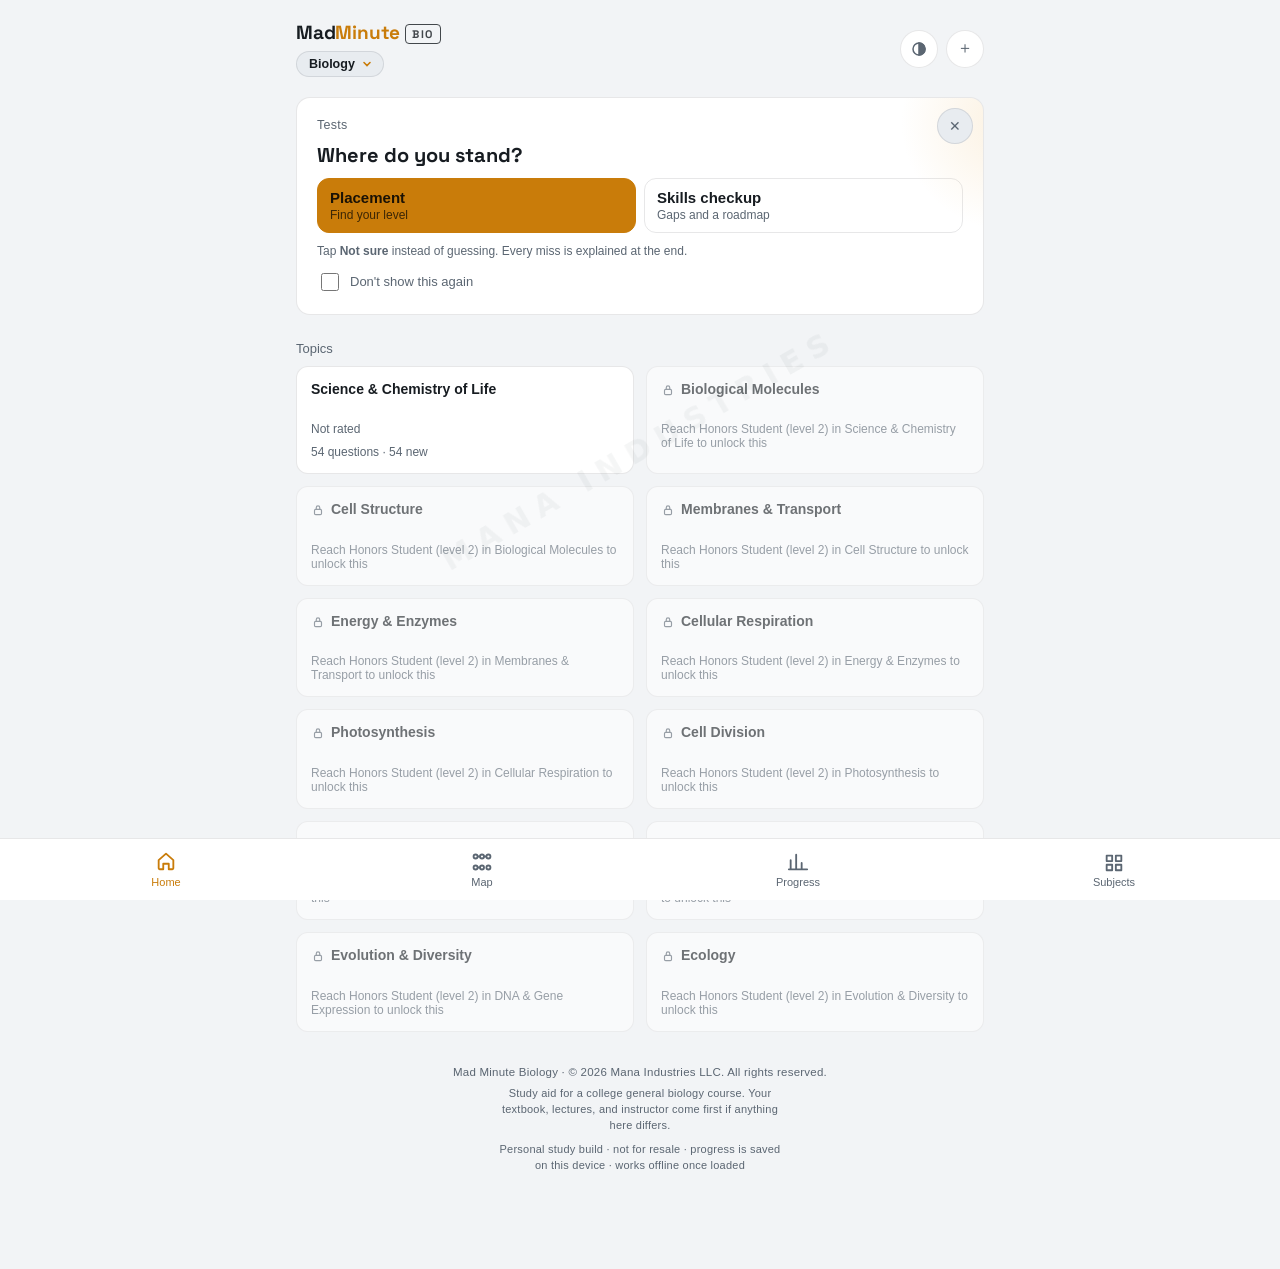
==== biology/index.html @ 99e85244 "Fold home settings into one tap-to-open Settings row; Daily review only when due Co-Authored-By: Cla" ====
<!doctype html><html><head><meta charset="utf-8"><meta name=viewport content="width=device-width,initial-scale=1,viewport-fit=cover"><style>:root{color-scheme:light;box-sizing:border-box;padding-top:env(safe-area-inset-top,0px);padding-bottom:env(safe-area-inset-bottom,0px)}html{scroll-padding-top:env(safe-area-inset-top,0px)}body{margin:0;padding:0;font:14px -apple-system,BlinkMacSystemFont,sans-serif;background:#faf9f5;color:#141413}img{max-width:100%}[hidden]:not([hidden=until-found i]){display:none!important}</style><title>Mad Minute Biology</title>
<meta name="apple-mobile-web-app-title" content="MM Bio">
<meta name="theme-color" content="#12161b">
<meta name="description" content="Mad Minute Biology: one-minute drills for college general biology. A Mana Industries product.">
<link rel="manifest" href="manifest.webmanifest">
<link rel="icon" type="image/png" sizes="192x192" href="icons/icon-192.png">
<link rel="apple-touch-icon" href="icons/apple-touch-icon.png">
<meta name="apple-mobile-web-app-capable" content="yes">
<meta name="mobile-web-app-capable" content="yes">
<meta name="apple-mobile-web-app-status-bar-style" content="black-translucent">
<meta name="apple-mobile-web-app-title" content="MM Bio">
<link rel="preconnect" href="https://fonts.googleapis.com">
<link rel="preconnect" href="https://fonts.gstatic.com" crossorigin>
<link href="https://fonts.googleapis.com/css2?family=Space+Grotesk:wght@400;500;600;700&display=swap" rel="stylesheet">
</head><body>
<style>
  :root {
    --bg: #12161b;
    --panel: #1c232b;
    --panel-2: #242d37;
    --line: rgba(255,255,255,0.08);
    --text: #e8edf2;
    --text-dim: #8b96a3;
    --amber: #f2a73b;
    --amber-dim: #7a5a24;
    --amber-ink: #1b1300;
    --teal: #3fb8ae;
    --teal-ink: #04211e;
    --teal-soft: rgba(63,184,174,0.18);
    --red: #e2574c;
    --red-soft: rgba(226,87,76,0.16);
    color-scheme: dark;
  }
  @media (prefers-color-scheme: light) {
    :root:not([data-theme="dark"]) {
      --bg: #f2f4f6; --panel: #ffffff; --panel-2: #e8ecf0;
      --line: rgba(20,25,30,0.1); --text: #171c21; --text-dim: #5b6672;
      --amber: #c97c0a; --amber-dim: #f4d6a6; --teal: #1f8a81; --teal-soft: rgba(31,138,129,0.12);
      --red: #c23a2f; --red-soft: rgba(194,58,47,0.1);
      color-scheme: light;
    }
  }
  :root[data-theme="light"] {
    --bg: #f2f4f6; --panel: #ffffff; --panel-2: #e8ecf0;
    --line: rgba(20,25,30,0.1); --text: #171c21; --text-dim: #5b6672;
    --amber: #c97c0a; --amber-dim: #f4d6a6; --teal: #1f8a81; --teal-soft: rgba(31,138,129,0.12);
    --red: #c23a2f; --red-soft: rgba(194,58,47,0.1);
    color-scheme: light;
  }
  :root[data-theme="dark"] { color-scheme: dark; }
  /* the in-app theme switch wins over the device and viewer theme */
  body.theme-light {
    --bg: #f2f4f6; --panel: #ffffff; --panel-2: #e8ecf0;
    --line: rgba(20,25,30,0.1); --text: #171c21; --text-dim: #5b6672;
    --amber: #c97c0a; --amber-dim: #f4d6a6; --teal: #1f8a81; --teal-soft: rgba(31,138,129,0.12);
    --red: #c23a2f; --red-soft: rgba(194,58,47,0.1);
    color-scheme: light;
  }
  body.theme-dark {
    --bg: #12161b; --panel: #1c232b; --panel-2: #242d37;
    --line: rgba(255,255,255,0.08); --text: #e8edf2; --text-dim: #8b96a3;
    --amber: #f2a73b; --amber-dim: #7a5a24; --teal: #3fb8ae; --teal-soft: rgba(63,184,174,0.18);
    --red: #e2574c; --red-soft: rgba(226,87,76,0.16);
    color-scheme: dark;
  }

  * { box-sizing: border-box; }
  [hidden] { display: none !important; }
  body {
    margin: 0; background: var(--bg); color: var(--text);
    font-family: -apple-system, BlinkMacSystemFont, "Segoe UI", Roboto, sans-serif;
    overflow-x: hidden;
  }
  .num, .brand, h1, h2, h3, .timer, .score-big, .rank-name {
    font-family: "Space Grotesk", -apple-system, sans-serif;
  }
  #app { max-width: 720px; margin: 0 auto; padding-inline: 16px; padding-block: 20px calc(96px + env(safe-area-inset-bottom, 0px)); }
  button { font-family: inherit; }
  button:focus-visible, .topic-card:focus-visible { outline: 2px solid var(--amber); outline-offset: 2px; }

  header.top { display: flex; align-items: center; justify-content: space-between; padding-bottom: 20px; }
  .brand-wrap { display: flex; flex-direction: column; align-items: flex-start; gap: 6px; min-width: 0; }
  .subject-chip {
    display: inline-flex; align-items: center; gap: 6px; max-width: 100%;
    background: var(--panel-2); border: 1px solid var(--line); color: var(--text);
    border-radius: 99px; padding: 5px 10px 5px 12px; font-size: 12.5px; font-weight: 600; cursor: pointer;
  }
  .subject-chip span { overflow: hidden; text-overflow: ellipsis; white-space: nowrap; }
  .subject-chip svg { width: 12px; height: 12px; flex-shrink: 0; color: var(--amber); }
  .disclaim { margin: 8px auto 0; max-width: 46ch; line-height: 1.45; font-size: 11px; }
  .maker { margin-top: 34px; text-align: center; font-size: 11.5px; color: var(--text-dim); letter-spacing: 0.02em; }
  .pack { display: flex; align-items: stretch; gap: 8px; }
  .pack-main {
    flex: 1; min-width: 0; text-align: left; cursor: pointer; color: var(--text);
    background: var(--panel); border: 1px solid var(--line); border-radius: 12px; padding: 14px;
    display: flex; flex-direction: column; gap: 4px; font: inherit;
  }
  .pack.active .pack-main { border-color: var(--amber); box-shadow: inset 0 0 0 1px var(--amber); }
  .pack-name { font-weight: 600; font-size: 15px; }
  .pack-meta { font-size: 12.5px; color: var(--text-dim); }
  .pack-flag { font-size: 11.5px; color: var(--amber); }
  .pack-del { background: transparent; border: 1px solid var(--line); color: var(--red); border-radius: 12px; padding: 0 12px; font-size: 12.5px; cursor: pointer; }
  .gen-steps { list-style: none; margin: 0; padding: 0; display: flex; flex-direction: column; gap: 8px; font-size: 13.5px; }
  .gen-steps li { display: flex; justify-content: space-between; gap: 10px; padding-left: 20px; position: relative; color: var(--text-dim); }
  .gen-steps li::before { content: ""; position: absolute; left: 2px; top: 5px; width: 9px; height: 9px; border-radius: 50%; border: 2px solid var(--panel-2); }
  .gen-steps li.run { color: var(--text); }
  .gen-steps li.run::before { border-color: var(--amber); border-top-color: transparent; animation: spin .9s linear infinite; }
  .gen-steps li.ok { color: var(--text); }
  .gen-steps li.ok::before { background: var(--teal); border-color: var(--teal); }
  .gen-steps li.fail::before { background: var(--red); border-color: var(--red); }
  .gen-steps li span:last-child { white-space: nowrap; font-size: 12.5px; }
  @keyframes spin { to { transform: rotate(360deg); } }
  button:disabled { opacity: .55; cursor: default; }
  .brand { font-size: 19px; font-weight: 700; letter-spacing: -0.01em; }
  .brand span { color: var(--amber); }
  .head-btns { display: flex; gap: 8px; }
  .icon-btn {
    background: var(--panel); border: 1px solid var(--line); color: var(--text-dim);
    width: 38px; height: 38px; border-radius: 50%; font-size: 16px; padding: 0;
    display: flex; align-items: center; justify-content: center; cursor: pointer; flex-shrink: 0;
  }
  .icon-btn:active { transform: scale(0.94); }
  #placeCard { position: relative; }
  .place-x { position: absolute; top: 10px; right: 10px; width: 36px; height: 36px; border-radius: 50%; border: 1px solid var(--line); background: var(--panel-2); color: var(--text-dim); font-size: 14px; cursor: pointer; }
  .place-x:active { transform: scale(0.94); }
  .place-never { display: flex; align-items: center; justify-content: center; gap: 8px; font-size: 13px; color: var(--text-dim); cursor: pointer; }
  .place-never input { width: 18px; height: 18px; accent-color: var(--amber); }
  .icon-btn svg { width: 18px; height: 18px; }

  .card {
    background: var(--panel); border: 1px solid var(--line); border-radius: 14px;
    padding: 20px; position: relative; overflow: hidden;
  }
  .glow::before {
    content: ""; position: absolute; top: -40%; right: -20%; width: 220px; height: 220px;
    background: radial-gradient(circle, var(--amber-dim) 0%, transparent 70%);
    opacity: 0.35; pointer-events: none;
  }
  .stack { display: flex; flex-direction: column; gap: 14px; }
  .eyebrow { color: var(--text-dim); font-size: 12.5px; letter-spacing: 0.02em; }
  .muted { color: var(--text-dim); font-size: 13.5px; line-height: 1.45; }
  h3 { margin: 0; font-size: 20px; text-wrap: balance; }

  .btn {
    border: none; border-radius: 8px; font-weight: 600; cursor: pointer;
    font-size: 14px; padding: 11px 18px; white-space: nowrap;
  }
  .btn:active { transform: scale(0.97); }
  .btn-amber { background: var(--amber); color: var(--amber-ink); }
  .btn-ghost { background: transparent; border: 1px solid var(--line); color: var(--text); }
  .btn-teal { background: var(--teal); color: var(--teal-ink); }
  .btn-block { width: 100%; }
  .row-btns { display: flex; gap: 10px; flex-wrap: wrap; }
  .row-btns .btn { flex: 1 1 140px; }

  /* rank */
  .rank-line { display: flex; align-items: center; gap: 14px; }
  .badge { width: 58px; height: 64px; flex-shrink: 0; }
  .badge path { fill: var(--panel-2); stroke: var(--amber); stroke-width: 3; }
  .badge text { fill: var(--amber); font: 700 22px "Space Grotesk", sans-serif; }
  .rank-name { font-size: 28px; font-weight: 700; line-height: 1.05; }
  .meter { height: 8px; background: var(--panel-2); border-radius: 4px; overflow: hidden; }
  .meter > div { height: 100%; background: var(--amber); border-radius: 4px; transition: width 1.2s cubic-bezier(.2,.8,.2,1); }

  .ladder { display: grid; grid-template-columns: repeat(5, 1fr); gap: 4px; }
  .ladder div {
    text-align: center; font-size: 10px; padding: 8px 0; border-radius: 6px; white-space: nowrap;
    background: var(--panel-2); color: var(--text-dim); overflow: hidden; text-overflow: ellipsis;
  }
  .ladder div.done { color: var(--teal); }
  .ladder div.now { background: var(--amber); color: var(--amber-ink); font-weight: 700; }

  .rec-card {
    display: flex; align-items: center; justify-content: space-between; gap: 14px;
    background: linear-gradient(135deg, var(--panel-2), var(--panel));
  }
  .rec-topic { font-size: 17px; font-weight: 600; margin-top: 3px; }
  .rec-meta { color: var(--amber); font-size: 12.5px; margin-top: 3px; }

  .section-title { font-size: 13px; color: var(--text-dim); margin: 26px 0 10px; font-weight: 500; }

  .topics-grid { display: grid; grid-template-columns: 1fr 1fr; gap: 12px; }
  .topic-card {
    background: var(--panel); border: 1px solid var(--line); border-radius: 12px; color: var(--text);
    padding: 14px; cursor: pointer; display: flex; flex-direction: column; gap: 9px; text-align: left;
  }
  .topic-card:active { transform: scale(0.98); }
  .topics-grid > .topic-card:last-child:nth-child(odd) { grid-column: 1 / -1; }
  .topic-name { font-size: 14px; font-weight: 600; line-height: 1.25; }
  .topic-lv { font-size: 12px; color: var(--text-dim); }
  .pips { display: flex; gap: 4px; }
  .pips i { flex: 1; height: 6px; border-radius: 3px; background: var(--panel-2); }
  .pips i.on { background: var(--teal); }
  .pips i.next { background: transparent; box-shadow: inset 0 0 0 1.5px var(--amber); }
  .pips i.pop { animation: pop .6s ease-out; }
  @keyframes pop { 0% { transform: scaleY(1); } 40% { transform: scaleY(2.4); background: var(--amber); } 100% { transform: scaleY(1); } }

  /* quiz */
  #quizScreen {
    position: fixed; inset: 0; background: var(--bg); z-index: 20;
    flex-direction: column; overflow-y: auto;
    padding: calc(18px + env(safe-area-inset-top, 0px)) 18px calc(22px + env(safe-area-inset-bottom, 0px));
  }
  #quizScreen:not([hidden]) { display: flex; }
  .quiz-inner { max-width: 680px; width: 100%; margin: 0 auto; display: flex; flex-direction: column; flex: 1; }
  .quiz-top { display: flex; align-items: center; justify-content: space-between; gap: 10px; }
  .quiz-topic-tag { font-size: 12.5px; color: var(--text-dim); }
  .lv-chip { display: inline-block; font-size: 11px; padding: 2px 8px; border-radius: 99px; background: var(--panel-2); color: var(--amber); margin-left: 6px; }
  .timer { font-size: 22px; font-weight: 700; color: var(--amber); font-variant-numeric: tabular-nums; }
  .timer.low { color: var(--red); }
  .progress-track { height: 4px; background: var(--panel-2); border-radius: 2px; margin: 14px 0 6px; overflow: hidden; }
  .progress-fill { height: 100%; background: var(--amber); border-radius: 2px; transition: width 0.2s; }
  .qtimer-row { display: flex; align-items: center; gap: 8px; margin-bottom: 10px; }
  .qtimer-track { flex: 1; height: 4px; background: var(--panel-2); border-radius: 2px; overflow: hidden; }
  .qtimer-fill { height: 100%; background: var(--teal); border-radius: 2px; transition: width 1s linear; }
  .qtimer-fill.warn { background: var(--red); }
  .qtimer-num { font-size: 11.5px; color: var(--text-dim); font-family: "Space Grotesk", sans-serif; width: 28px; text-align: right; }
  .quiz-count { font-size: 12px; color: var(--text-dim); margin-bottom: 18px; }
  .question-box { flex: 1; display: flex; flex-direction: column; justify-content: center; padding-bottom: 16px; }
  .question-text { font-size: 21px; font-weight: 600; line-height: 1.4; margin-bottom: 22px; text-wrap: balance; }
  .options { display: flex; flex-direction: column; gap: 10px; }
  .option {
    background: var(--panel); border: 1px solid var(--line); border-radius: 10px;
    padding: 14px 16px; font-size: 15px; text-align: left; cursor: pointer; color: var(--text);
  }
  .option.correct { background: var(--teal-soft); border-color: var(--teal); }
  .option.wrong { background: var(--red-soft); border-color: var(--red); }
  .option:disabled { cursor: default; }
  .option.unsure { background: transparent; border-style: dashed; color: var(--text-dim); text-align: center; font-size: 14px; }
  .explain { margin-top: 14px; font-size: 14px; line-height: 1.45; color: var(--text-dim); border-left: 3px solid var(--teal); padding-left: 12px; }

  /* results */
  .result-hero { text-align: center; padding: 6px 0; }
  .result-hero .big { font-size: 46px; font-weight: 700; font-family: "Space Grotesk", sans-serif; }
  .circuit { position: relative; padding-left: 30px; display: flex; flex-direction: column; gap: 14px; }
  .circuit .wire, .circuit .wire-fill { position: absolute; left: 9px; top: 8px; bottom: 8px; width: 3px; border-radius: 2px; background: var(--panel-2); }
  .circuit .wire-fill { background: var(--teal); bottom: auto; height: 0; transition: height var(--dur, 2s) linear; box-shadow: 0 0 8px var(--teal); }
  .node { position: relative; display: flex; flex-direction: column; gap: 6px; }
  .node::before {
    content: ""; position: absolute; left: -26px; top: 3px; width: 11px; height: 11px; border-radius: 50%;
    background: var(--panel); border: 2px solid var(--panel-2); transition: all .3s;
  }
  .node.lit::before { background: var(--teal); border-color: var(--teal); box-shadow: 0 0 0 5px var(--teal-soft); }
  .node.lit.missed::before { background: var(--amber); border-color: var(--amber); box-shadow: 0 0 0 5px rgba(242,167,59,0.18); }
  .node-head { display: flex; justify-content: space-between; gap: 10px; font-size: 14px; }
  .node-head b { font-weight: 600; }
  .node-head span { color: var(--text-dim); font-size: 12.5px; white-space: nowrap; font-variant-numeric: tabular-nums; }
  .node .up { font-size: 12.5px; color: var(--amber); font-weight: 600; }
  .rankup {
    text-align: center; padding: 16px; border-radius: 12px; background: var(--amber); color: var(--amber-ink);
    font-family: "Space Grotesk", sans-serif; font-weight: 700; font-size: 18px;
  }
  .rankup.show { animation: burst .7s cubic-bezier(.2,1.6,.4,1); }
  @keyframes burst { 0% { transform: scale(.6); opacity: .2; } 100% { transform: scale(1); opacity: 1; } }

  .miss { background: var(--panel); border: 1px solid var(--line); border-radius: 12px; padding: 14px; display: flex; flex-direction: column; gap: 7px; font-size: 14px; line-height: 1.4; }
  .miss .tag { font-size: 11.5px; color: var(--amber); }
  .miss .q { font-weight: 600; }
  .miss .yours { color: var(--red); }
  .miss .right { color: var(--teal); }
  .miss .why { color: var(--text-dim); font-size: 13.5px; }

  /* profile timeline */
  .timeline { position: relative; padding-left: 26px; }
  .timeline::before { content: ""; position: absolute; left: 7px; top: 6px; bottom: 6px; width: 2px; background: var(--panel-2); }
  .day { font-size: 12px; color: var(--text-dim); margin: 18px 0 8px; display: flex; justify-content: space-between; gap: 8px; }
  .day:first-child { margin-top: 0; }
  .ev { position: relative; padding: 8px 0; font-size: 14px; line-height: 1.4; }
  .ev::before {
    content: ""; position: absolute; left: -24px; top: 12px; width: 10px; height: 10px; border-radius: 50%;
    background: var(--bg); border: 2px solid var(--text-dim);
  }
  .ev.session::before { border-color: var(--teal); }
  .ev.levelup::before { background: var(--teal); border-color: var(--teal); }
  .ev.rankup::before, .ev.placement::before { background: var(--amber); border-color: var(--amber); width: 14px; height: 14px; left: -26px; top: 10px; }
  .ev.now::before { background: var(--amber); border-color: var(--amber); box-shadow: 0 0 0 5px rgba(242,167,59,0.2); }
  .ev .t { color: var(--text-dim); font-size: 12px; }
  .ev b { font-weight: 600; }

  .lv-rows { display: flex; flex-direction: column; gap: 12px; }
  .lv-row { display: grid; grid-template-columns: 1fr 96px; gap: 10px; align-items: center; font-size: 13.5px; }
  .lv-row small { display: block; color: var(--text-dim); font-size: 12px; }

  /* manage */
  .field-label { display: block; font-size: 12.5px; color: var(--text-dim); margin: 14px 0 6px; }
  input[type=text], select, textarea {
    width: 100%; background: var(--panel); border: 1px solid var(--line); border-radius: 8px;
    color: var(--text); padding: 11px 12px; font-size: 14.5px; font-family: inherit;
  }
  textarea { resize: vertical; min-height: 44px; }
  .opt-row { display: flex; gap: 8px; align-items: center; margin-bottom: 8px; }
  .opt-row input[type=radio] { flex-shrink: 0; width: 18px; height: 18px; accent-color: var(--teal); }
  .qbank-item { background: var(--panel); border: 1px solid var(--line); border-radius: 10px; padding: 12px 14px; margin-bottom: 8px; font-size: 13.5px; }
  .qbank-item .qtag { color: var(--amber); font-size: 11.5px; margin-bottom: 4px; }
  .qbank-item .del { float: right; color: var(--red); font-size: 12px; cursor: pointer; background: none; border: none; padding: 0; }
  .form-msg { font-size: 13px; margin-top: 10px; min-height: 18px; }
  .form-msg.err { color: var(--red); }
  .form-msg.ok { color: var(--teal); }

  .back-row { display: flex; align-items: center; gap: 10px; margin-bottom: 18px; }
  .back-row h2 { font-size: 18px; margin: 0; }
  .empty-note { color: var(--text-dim); font-size: 13.5px; text-align: center; padding: 24px 10px; }


  /* daily goal + mode */
  .daily-card { display: flex; align-items: center; gap: 16px; }
  .goal-ring { position: relative; width: 64px; height: 64px; flex-shrink: 0; }
  .goal-ring svg { width: 64px; height: 64px; transform: rotate(-90deg); }
  .goal-ring > span { position: absolute; inset: 0; display: grid; place-items: center; font: 700 14px "Space Grotesk", sans-serif; color: var(--amber); }
  .gr-bg { fill: none; stroke: var(--panel-2); stroke-width: 6; }
  .gr-fg { fill: none; stroke: var(--amber); stroke-width: 6; stroke-linecap: round; transition: stroke-dasharray .8s ease; }
  .gr-fg.done { stroke: var(--teal); }
  .gr-check { width: 26px; height: 26px; fill: none; stroke: var(--teal); stroke-width: 3; stroke-linecap: round; stroke-linejoin: round; transform: none !important; }
  .daily-xp { font: 600 20px "Space Grotesk", sans-serif; margin-top: 2px; font-variant-numeric: tabular-nums; }
  .daily-xp b { color: var(--amber); }
  .seg { display: grid; grid-template-columns: 1fr 1fr; background: var(--panel-2); border-radius: 10px; padding: 3px; gap: 3px; }
  .seg button { background: none; border: none; border-radius: 8px; padding: 9px 6px; font: 600 13px inherit; font-family: inherit; color: var(--text-dim); cursor: pointer; }
  .seg button.on { background: var(--panel); color: var(--text); box-shadow: 0 1px 2px rgba(0,0,0,.15); }
  .seg-hint { font-size: 12px; color: var(--text-dim); margin-top: 6px; text-align: center; }

  /* quiz HUD */
  .quiz-tools { display: flex; align-items: center; gap: 8px; }
  .tool-btn { width: 34px; height: 34px; border-radius: 50%; border: 1px solid var(--line); background: var(--panel); color: var(--text-dim); display: grid; place-items: center; cursor: pointer; padding: 0; }
  .tool-btn svg { width: 16px; height: 16px; }
  .hud { display: flex; justify-content: space-between; align-items: center; min-height: 24px; margin-bottom: 8px; }
  .combo { font: 700 13px "Space Grotesk", sans-serif; color: var(--amber-ink); background: var(--amber); padding: 3px 10px; border-radius: 99px; }
  .combo.bump { animation: bump .35s cubic-bezier(.2,1.8,.4,1); }
  @keyframes bump { 0% { transform: scale(.8); } 100% { transform: scale(1); } }
  .xp { margin-left: auto; font: 700 14px "Space Grotesk", sans-serif; color: var(--teal); font-variant-numeric: tabular-nums; }
  .question-box { position: relative; }
  .xp-pop { position: absolute; right: 8px; top: -6px; font: 700 20px "Space Grotesk", sans-serif; color: var(--teal); opacity: 0; pointer-events: none; }
  .xp-pop.bonus { color: var(--amber); }
  .xp-pop.go { animation: floatUp .9s ease-out forwards; }
  @keyframes floatUp { 0% { opacity: 0; transform: translateY(10px) scale(.9); } 20% { opacity: 1; transform: translateY(0) scale(1.1); } 100% { opacity: 0; transform: translateY(-28px) scale(1); } }

  /* flag sheet */
  .sheet-back { position: fixed; inset: 0; z-index: 30; background: rgba(0,0,0,.45); display: flex; align-items: flex-end; justify-content: center; }
  .sheet { width: 100%; max-width: 560px; background: var(--panel); border-radius: 18px 18px 0 0; padding: 20px 18px calc(20px + env(safe-area-inset-bottom, 0px)); display: flex; flex-direction: column; gap: 10px; }
  .sheet h3 { font-size: 17px; }
  .reason { display: flex; align-items: center; gap: 10px; padding: 11px 12px; border: 1px solid var(--line); border-radius: 10px; font-size: 14px; cursor: pointer; }
  .reason input { accent-color: var(--amber); width: 18px; height: 18px; }

  /* results extras */
  .res-xp { text-align: center; font-size: 13.5px; color: var(--text-dim); }
  .res-xp b { color: var(--teal); font-family: "Space Grotesk", sans-serif; }
  .goal-done { background: var(--teal); color: var(--teal-ink); border-radius: 12px; padding: 16px; text-align: center; }
  .goal-done b { display: block; font: 700 18px "Space Grotesk", sans-serif; margin-bottom: 4px; }
  .goal-done.show { animation: burst .7s cubic-bezier(.2,1.6,.4,1); }
  .flag-item .q { font-weight: 600; margin: 4px 0; }
  #syncStatus[data-mode="synced"] { color: var(--teal); }

  /* learning path */
  .locked-card { opacity: .6; }
  .locked-card .topic-name { display: flex; align-items: center; gap: 6px; }
  .lock-sm { width: 14px; height: 14px; flex-shrink: 0; fill: none; stroke: var(--text-dim); stroke-width: 2; stroke-linecap: round; }
  .locked-row { opacity: .65; }
  .map-topic small { display: block; font-weight: 400; font-size: 11.5px; color: var(--text-dim); margin-top: 2px; }

  /* control illustrations */
  .quiz-art { margin: 0 0 14px; }
  .miss-art { margin: 2px 0 4px; }
  .art-svg { width: 100%; max-width: 440px; height: auto; display: block; margin: 0 auto; overflow: visible; }
  .a-panel { fill: var(--panel); stroke: var(--line); }
  .a-b, .a-ring, .a-pad { fill: var(--panel-2); stroke: var(--text-dim); stroke-opacity: .45; stroke-width: 1.2; }
  .a-ring { fill: var(--panel); }
  .a-b.hl, .a-ring.hl, .a-pad.hl { fill: rgba(242,167,59,.2); stroke: var(--amber); stroke-opacity: 1; stroke-width: 2.4; animation: artPulse 1.8s ease-in-out infinite; }
  @keyframes artPulse { 50% { stroke-width: 3.8; } }
  .a-track { fill: var(--text-dim); opacity: .35; }
  .a-t { fill: var(--text-dim); font-family: -apple-system, "Segoe UI", Roboto, sans-serif; font-weight: 600; letter-spacing: .03em; }
  .a-t.hl { fill: var(--amber); }
  .a-i { fill: var(--text); }
  .a-i-t { fill: var(--text); font-weight: 700; font-family: "Space Grotesk", -apple-system, sans-serif; }
  .a-ln { stroke: var(--text); stroke-width: 2; stroke-linecap: round; }
  .a-row { fill: var(--text-dim); opacity: .25; }
  .a-sel { fill: var(--amber); opacity: .55; }
  .a-lvl { fill: var(--teal); }

  /* crew overview */
  .crew-tiles { display: grid; grid-template-columns: repeat(3, 1fr); gap: 10px; }
  .crew-tiles:empty { display: none; }
  .tile { background: var(--panel); border: 1px solid var(--line); border-radius: 12px; padding: 12px; display: flex; flex-direction: column; gap: 2px; }
  .tile b { font: 700 22px "Space Grotesk", sans-serif; font-variant-numeric: tabular-nums; }
  .tile span { font-size: 12px; color: var(--text-dim); }
  .crew-card { text-align: left; cursor: pointer; color: var(--text); font: inherit; display: flex; flex-direction: column; gap: 10px; }
  .crew-top { display: flex; justify-content: space-between; align-items: baseline; gap: 10px; flex-wrap: wrap; }
  .crew-name { font-size: 16px; }
  .week { display: grid; grid-template-columns: repeat(7, 1fr); gap: 6px; }
  .week i { font-style: normal; text-align: center; font-size: 11px; padding: 6px 0; border-radius: 6px; background: var(--panel-2); color: var(--text-dim); }
  .week i.on { background: var(--teal); color: var(--teal-ink); font-weight: 700; }
  .crew-nums { display: flex; flex-wrap: wrap; gap: 6px 14px; font-size: 13px; color: var(--text-dim); }
  .crew-nums b { color: var(--text); font-family: "Space Grotesk", sans-serif; font-variant-numeric: tabular-nums; }
  .crew-ranks { display: flex; flex-wrap: wrap; gap: 6px; }
  .chip { font-size: 12px; padding: 3px 9px; border-radius: 99px; background: var(--panel-2); color: var(--text); }
  .crew-focus { font-size: 13px; color: var(--amber); }
  .focus-row { display: flex; justify-content: space-between; font-size: 13.5px; padding: 6px 0; border-top: 1px solid var(--line); }
  .focus-row span { color: var(--text-dim); }
  .sample-note { font-size: 12.5px; color: var(--amber-ink); background: var(--amber); padding: 8px 12px; border-radius: 8px; }
  .bars { display: grid; grid-template-columns: repeat(14, 1fr); gap: 2px; align-items: end; height: 120px; }
  .bar-col { height: 100%; display: flex; flex-direction: column; justify-content: flex-end; align-items: center; gap: 4px; cursor: pointer; outline: none; }
  .bar-col .bar { width: 70%; min-height: 0; background: var(--teal); border-radius: 4px 4px 0 0; }
  .bar-col:hover .bar, .bar-col:focus .bar { opacity: .75; }
  .bar-col span { font-size: 10.5px; color: var(--text-dim); font-variant-numeric: tabular-nums; }
  .bar-tip { margin-top: 8px; font-size: 12.5px; }
  details summary { cursor: pointer; font-size: 13.5px; color: var(--text); }

  .crew-home { display: flex; align-items: center; gap: 14px; text-align: left; cursor: pointer; color: var(--text); font: inherit; }
  .crew-home-icon { width: 44px; height: 44px; border-radius: 12px; background: var(--teal-soft); color: var(--teal); display: grid; place-items: center; flex-shrink: 0; }
  .crew-home-icon svg { width: 24px; height: 24px; }
  .crew-home-go { font-size: 26px; color: var(--text-dim); }

  /* tab bar */
  .tabbar {
    position: fixed; left: 0; right: 0; bottom: 0; z-index: 15;
    display: grid; grid-auto-flow: column; grid-auto-columns: 1fr;
    background: var(--panel); border-top: 1px solid var(--line);
    padding: 6px 8px calc(6px + env(safe-area-inset-bottom, 0px));
  }
  .tabbar button {
    background: none; border: none; color: var(--text-dim); cursor: pointer; font: inherit;
    display: flex; flex-direction: column; align-items: center; gap: 3px; padding: 6px 0; font-size: 11px; border-radius: 10px;
  }
  .tabbar button svg { width: 22px; height: 22px; }
  .tabbar button.on { color: var(--amber); }
  .tabbar button.on svg { transform: translateY(-1px); }
  .tabbar-inner { max-width: 720px; margin: 0 auto; }
  #themeBtn svg { width: 18px; height: 18px; }


  /* coach */
  .coach-modes { display: grid; grid-template-columns: 1fr 1fr; gap: 12px; }
  @media (max-width: 420px) { .coach-modes { grid-template-columns: 1fr; } }
  .coach-mode {
    text-align: left; font: inherit; color: var(--text); cursor: pointer;
    background: var(--panel); border: 1px solid var(--line); border-radius: 12px; padding: 14px;
    display: flex; flex-direction: column; gap: 5px; min-width: 0;
  }
  .coach-mode:active { transform: scale(0.98); }
  .coach-mode:hover:not(:disabled) { border-color: var(--amber); }
  .cm-tag { font-size: 11px; letter-spacing: 0.06em; text-transform: uppercase; color: var(--amber); font-weight: 600; }
  .cm-name { font-family: "Space Grotesk", sans-serif; font-size: 16px; font-weight: 600; }
  .cm-blurb { font-size: 13px; color: var(--text-dim); line-height: 1.4; }
  .coach-level { font-size: 12.5px; color: var(--teal); min-height: 16px; }
  .coach-head { display: flex; align-items: flex-start; gap: 10px; margin-bottom: 14px; }
  .coach-head .ttl { min-width: 0; }
  .coach-head .cm-tag { display: block; }
  .coach-head h2 { margin: 2px 0 0; font-size: 18px; text-wrap: balance; }
  .coach-thread { display: flex; flex-direction: column; gap: 12px; }
  .bubble { border-radius: 12px; padding: 12px 14px; font-size: 14.5px; line-height: 1.5; min-width: 0; overflow-wrap: anywhere; }
  .bubble .who { font-size: 11px; letter-spacing: 0.06em; text-transform: uppercase; color: var(--text-dim); margin-bottom: 4px; font-weight: 600; }
  .bubble.you { background: var(--panel-2); align-self: flex-end; max-width: 88%; }
  .bubble.coach-b { background: var(--panel); border: 1px solid var(--line); }
  .md > :first-child { margin-top: 0; }
  .md > :last-child { margin-bottom: 0; }
  .md p { margin: 0 0 10px; }
  .md h2, .md h3, .md h4 { font-family: "Space Grotesk", sans-serif; margin: 16px 0 8px; line-height: 1.25; text-wrap: balance; }
  .md h2 { font-size: 17px; color: var(--amber); }
  .md h3 { font-size: 15.5px; }
  .md h4 { font-size: 14.5px; color: var(--text-dim); }
  .md ul, .md ol { margin: 0 0 10px; padding-left: 20px; display: flex; flex-direction: column; gap: 4px; }
  .md code { font-family: ui-monospace, SFMono-Regular, Menlo, monospace; font-size: 13px; background: var(--panel-2); padding: 1px 5px; border-radius: 4px; }
  .md pre { font-family: ui-monospace, SFMono-Regular, Menlo, monospace; font-size: 12.5px; line-height: 1.35; background: var(--panel-2); border-radius: 8px; padding: 10px 12px; overflow-x: auto; margin: 0 0 10px; }
  .md hr { border: none; border-top: 1px solid var(--line); margin: 14px 0; }
  .md .tbl { overflow-x: auto; margin: 0 0 10px; }
  .md table { border-collapse: collapse; font-size: 13px; min-width: 100%; }
  .md th, .md td { border-bottom: 1px solid var(--line); padding: 6px 8px; text-align: left; vertical-align: top; }
  .md th { color: var(--text-dim); font-weight: 600; }
  .thinking { color: var(--text-dim); animation: blink 1.4s ease-in-out infinite; }
  @keyframes blink { 50% { opacity: .45; } }
  @media (prefers-reduced-motion: reduce) { .thinking { animation: none; } }
  .coach-badge { margin-top: 12px; display: inline-block; background: var(--teal-soft); color: var(--teal); border: 1px solid var(--teal); border-radius: 99px; padding: 5px 12px; font-size: 13px; font-weight: 600; }
  .coach-reply { position: sticky; bottom: calc(76px + env(safe-area-inset-bottom, 0px)); background: var(--bg); padding-top: 12px; margin-top: 14px; display: flex; flex-direction: column; gap: 10px; }
  .coach-reply textarea { min-height: 64px; }
  .coach-err { color: var(--red); font-size: 13px; }
  .saved-item { background: var(--panel); border: 1px solid var(--line); border-radius: 12px; padding: 4px 14px; display: flex; flex-direction: column; gap: 10px; }
  .saved-item .row-btns { padding-bottom: 12px; }
  .saved-head { background: none; border: none; color: var(--text); font: inherit; font-size: 14px; text-align: left; padding: 10px 0; display: flex; justify-content: space-between; gap: 10px; cursor: pointer; }
  .saved-head span:first-child { min-width: 0; }
  .saved-date { color: var(--text-dim); font-size: 12.5px; white-space: nowrap; }
  .saved-body { font-size: 14px; line-height: 1.5; border-top: 1px solid var(--line); padding-top: 10px; }
  .btn.danger { color: var(--red); }
  .ev.coach::before { border-color: var(--amber); }

  /* toast */
  .toast {
    position: fixed; left: 50%; bottom: calc(84px + env(safe-area-inset-bottom, 0px)); transform: translateX(-50%);
    background: var(--text); color: var(--bg); padding: 10px 16px; border-radius: 99px; font-size: 13px; z-index: 40;
    max-width: calc(100% - 32px); text-align: center;
  }
  .toast.show { animation: toastIn .25s ease-out; }
  @keyframes toastIn { from { opacity: 0; transform: translate(-50%, 8px); } to { opacity: 1; transform: translate(-50%, 0); } }

  /* skill map */
  .map-head, .map-track { display: grid; grid-template-columns: repeat(4, 1fr); gap: 0; }
  .map-head { grid-template-columns: repeat(4, 1fr); position: sticky; top: env(safe-area-inset-top, 0px); z-index: 2; background: var(--bg); padding-block: 8px; }
  .map-head > div:first-child { display: none; }
  .map-col { text-align: center; font: 700 15px "Space Grotesk", sans-serif; color: var(--text); }
  .map-col small { display: block; font: 500 10.5px -apple-system, sans-serif; color: var(--text-dim); margin-top: 2px; white-space: nowrap; overflow: hidden; text-overflow: ellipsis; }
  .map-rows { display: flex; flex-direction: column; gap: 6px; }
  .map-row { background: var(--panel); border: 1px solid var(--line); border-radius: 14px; padding: 12px 6px 10px; }
  .map-topic { font-size: 13.5px; font-weight: 600; padding: 0 8px 8px; }
  .node-cell {
    position: relative; background: none; border: none; cursor: pointer; font: inherit; color: var(--text);
    display: flex; flex-direction: column; align-items: center; gap: 5px; padding: 2px 0;
  }
  .node-cell.linked::before {
    content: ""; position: absolute; top: 23px; right: 50%; width: 100%; height: 3px; background: var(--teal); z-index: 0; border-radius: 2px;
  }
  .node-cell:not(.linked):not(:first-child)::before {
    content: ""; position: absolute; top: 23px; right: 50%; width: 100%; height: 3px; background: var(--panel-2); z-index: 0; border-radius: 2px;
  }
  .node-dot {
    position: relative; z-index: 1; width: 48px; height: 48px; border-radius: 50%;
    display: grid; place-items: center; background: var(--panel-2);
  }
  .node-cell.done .node-dot { background: var(--teal); box-shadow: 0 0 0 4px var(--teal-soft); }
  .node-cell.current .node-dot { background: var(--panel); box-shadow: 0 0 0 4px rgba(242,167,59,0.16); }
  .node-cell.current .node-dot { animation: breathe 2.4s ease-in-out infinite; }
  @keyframes breathe { 50% { box-shadow: 0 0 0 8px rgba(242,167,59,0.08); } }
  .node-cell.locked .node-dot { opacity: .55; }
  .node-cell.fresh .node-dot { animation: nodePop .9s cubic-bezier(.2,1.6,.4,1) both; }
  @keyframes nodePop { 0% { transform: scale(.4); background: var(--amber); } 60% { transform: scale(1.15); } 100% { transform: scale(1); } }
  .check { width: 24px; height: 24px; fill: none; stroke: var(--teal-ink); stroke-width: 3; stroke-linecap: round; stroke-linejoin: round; }
  .lock { width: 18px; height: 18px; fill: none; stroke: var(--text-dim); stroke-width: 2; stroke-linecap: round; }
  .ring { position: absolute; inset: 2px; width: 44px; height: 44px; transform: rotate(-90deg); }
  .ring-bg { fill: none; stroke: var(--panel-2); stroke-width: 4; }
  .ring-fg { fill: none; stroke: var(--amber); stroke-width: 4; stroke-linecap: round; transition: stroke-dasharray .8s ease; }
  .node-num { position: relative; font: 700 12px "Space Grotesk", sans-serif; color: var(--amber); font-variant-numeric: tabular-nums; }
  .node-sub { font-size: 10.5px; color: var(--text-dim); }
  .map-legend { display: flex; flex-wrap: wrap; gap: 14px; font-size: 12px; color: var(--text-dim); margin: 12px 0 4px; }
  .map-legend span { display: inline-flex; align-items: center; gap: 6px; }
  .map-legend i { width: 12px; height: 12px; border-radius: 50%; display: inline-block; }
  @media (prefers-reduced-motion: reduce) {
    *, *::before { animation: none !important; transition: none !important; }
  }
</style>

<div id="app">

  <!-- HOME -->
  <section id="homeScreen">
    <header class="top">
      <div class="brand-wrap">
        <div class="brand">Mad<span>Minute</span> <small class="auto-tag">BIO</small></div>
        <button class="subject-chip" onclick="showSubjects()" aria-label="Switch subject">
          <span id="subjectName">Electrical</span>
          <svg viewBox="0 0 12 12" aria-hidden="true"><path d="M3 4.5 6 7.5 9 4.5" fill="none" stroke="currentColor" stroke-width="1.6" stroke-linecap="round"/></svg>
        </button>
      </div>
      <div class="head-btns">
        <button class="icon-btn" id="themeBtn" onclick="cycleTheme()" aria-label="Change theme"></button>
        <button class="icon-btn" onclick="showManage()" aria-label="Add questions">＋</button>
      </div>
    </header>

    <div class="stack">
      <div class="card glow stack" id="placeCard">
        <button class="place-x" type="button" onclick="closePlaceCard()" aria-label="Close the placement test card">✕</button>
        <div class="eyebrow">Start here</div>
        <h3>Find your level</h3>
        <div class="muted">The test follows the learning path, from the basics up. To test out of a level you need every answer right, so tap <b>Not sure</b> instead of guessing. Every miss is explained at the end.</div>
        <button class="btn btn-amber btn-block" onclick="startPlacement()">Take the placement test</button>
        <label class="place-never"><input type="checkbox" id="placeNever"> Don't show this again</label>
      </div>

      <div class="card daily-card" id="dailyCard" hidden>
        <div class="goal-ring" id="goalRing"></div>
        <div style="min-width:0;">
          <div class="eyebrow">Today's goal</div>
          <div class="daily-xp"><b id="dailyXP">0</b> / <span id="dailyGoal">100</span> XP</div>
          <div class="muted" id="dailyStreak">—</div>
        </div>
      </div>

      <button class="card glow stack" id="rankCard" onclick="showProfile()" style="text-align:left; cursor:pointer; color:var(--text); font:inherit;">
        <div class="rank-line">
          <div id="homeBadge"></div>
          <div style="flex:1; min-width:0;">
            <div class="eyebrow">Your rank</div>
            <div class="rank-name" id="homeRank">Trainee</div>
          </div>
        </div>
        <div class="meter"><div id="homeMeter" style="width:0%"></div></div>
        <div class="muted" id="homeRankSub">—</div>
      </button>

      <div class="card rec-card" id="recCard">
        <div>
          <div class="eyebrow">Fill your next gap</div>
          <div class="rec-topic" id="recTopicName">—</div>
          <div class="rec-meta" id="recTopicMeta">—</div>
        </div>
        <button class="btn btn-amber" onclick="startPractice(recommendedTopic())">Start</button>
      </div>

      <button class="card crew-home" id="crewCard" onclick="showCrew()" hidden>
        <div class="crew-home-icon" aria-hidden="true"><svg viewBox="0 0 24 24" fill="none" stroke="currentColor" stroke-width="2" stroke-linecap="round"><circle cx="9" cy="8" r="3.2"/><path d="M3 20c.8-3.4 3.2-5 6-5s5.2 1.6 6 5"/><circle cx="17" cy="9" r="2.4"/><path d="M16 14.2c2.6.2 4.3 1.8 5 4.8"/></svg></div>
        <div style="flex:1; min-width:0;">
          <div class="eyebrow">Manager</div>
          <div class="rec-topic">Crew overview</div>
          <div class="muted">Who's practicing, how much, and the questions each person keeps missing</div>
        </div>
        <span class="crew-home-go" aria-hidden="true">›</span>
      </button>
      <div id="modeWrap">
        <div class="seg" role="group" aria-label="Round type">
          <button id="modeTimed" onclick="setMode('timed')">Mad Minute (timed)</button>
          <button id="modeStudy" onclick="setMode('study')">Study (no timer)</button>
        </div>
      </div>
      <div class="row-btns" id="homeActions">
        <button class="btn btn-ghost" id="reviewBtn" onclick="startDailyReview()">Daily review</button>
        <button class="btn btn-ghost" id="retakeBtn" onclick="retakePlacement()">Retake placement</button>
      </div>
    </div>

    <div class="section-title">Topics</div>
    <div class="topics-grid" id="topicsGrid"></div>
    <div class="section-title" id="growTitle" hidden>Grow this subject</div>
    <div class="card stack" id="growCard" hidden>
      <div class="muted">Claude writes 12 new questions per topic, across all four levels, and checks them against the ones you already have so nothing repeats. It uses your Claude usage.</div>
      <div>
        <label class="field-label" for="growTopic" style="margin-top:0;">Topic</label>
        <select id="growTopic"></select>
      </div>
      <div class="row-btns">
        <button class="btn btn-teal" id="growBtn" onclick="growSubject()">Add questions</button>
        <button class="btn btn-ghost" id="growStop" onclick="stopGrow()" hidden>Stop</button>
      </div>
      <div id="growStatus" hidden><ol class="gen-steps" id="growSteps"></ol></div>
      <div class="form-msg" id="growMsg" role="status"></div>
    </div>

    <footer class="maker"><div>Mad Minute Biology · © 2026 Mana Industries LLC. All rights reserved.</div><div id="packDisclaimer" class="disclaim" hidden></div></footer>
  </section>

  <!-- COACH -->
  <section id="coachScreen" hidden>
    <div id="coachPick">
      <div class="back-row">
        <button class="icon-btn" onclick="showHome()" aria-label="Back">←</button>
        <h2>Coach</h2>
      </div>
      <div class="muted" style="margin-bottom:14px;">Six ways to learn a topic with Claude, tuned to your level in <b id="coachSubject"></b> and the questions you've missed.</div>
      <div class="card stack">
        <div class="muted" id="coachUnavailable" hidden>The coach needs Claude, which is available when this page is opened in the Claude app or on claude.ai.</div>
        <div>
          <label class="field-label" for="coachTopic" style="margin-top:0;">What do you want to master?</label>
          <select id="coachTopic" onchange="coachTopicChanged()"></select>
        </div>
        <div id="coachCustomWrap" hidden>
          <label class="field-label" for="coachCustom" style="margin-top:0;">Topic</label>
          <input type="text" id="coachCustom" maxlength="120" placeholder="e.g. CAN FD bit timing">
        </div>
        <div class="coach-level" id="coachLevel"></div>
        <div class="form-msg" id="coachMsg" role="status" style="margin-top:0;min-height:0;"></div>
      </div>
      <div class="section-title">Pick a method</div>
      <div class="coach-modes" id="coachModes"></div>
      <div class="muted" style="margin-top:12px;font-size:12.5px;">Each session uses your Claude usage. Test scores and "explained it back" wins go on your Progress timeline.</div>
      <div class="section-title" id="coachSavedTitle" hidden>Saved on this device</div>
      <div class="stack" id="coachSavedList"></div>
    </div>

    <div id="coachSession" hidden>
      <div class="coach-head">
        <button class="icon-btn" onclick="endCoach()" aria-label="End session">←</button>
        <div class="ttl"><span class="cm-tag" id="coachSessTag"></span><h2 id="coachSessTopic"></h2></div>
      </div>
      <div class="coach-thread" id="coachThread"></div>
      <div class="coach-reply" id="coachReplyWrap">
        <div class="coach-err" id="coachErr" role="status" hidden></div>
        <textarea id="coachReply" maxlength="2000" onkeydown="if(event.key==='Enter'&&(event.metaKey||event.ctrlKey)){event.preventDefault();coachSend();}"></textarea>
        <div class="row-btns">
          <button class="btn btn-amber" id="coachSend" onclick="coachSend()">Send</button>
          <button class="btn btn-ghost" id="coachStop" onclick="coachStop()" hidden>Stop</button>
          <button class="btn btn-ghost" id="coachSave" onclick="coachSave()" hidden>Save</button>
          <button class="btn btn-teal" id="coachDrill" onclick="coachDrill()" hidden>Drill this topic</button>
        </div>
      </div>
    </div>
  </section>

  <!-- SKILL MAP -->
  <section id="mapScreen" hidden>
    <div class="back-row"><h2>Skill map</h2></div>
    <div class="stack">
      <div class="muted" id="mapSub">—</div>
      <div class="meter"><div id="mapBar" style="width:0%"></div></div>
      <div class="map-legend">
        <span><i style="background:var(--teal)"></i>Complete</span>
        <span><i style="background:var(--panel); box-shadow: inset 0 0 0 2px var(--amber)"></i>In progress</span>
        <span><i style="background:var(--panel-2)"></i>Locked</span>
      </div>
    </div>
    <div class="map-head" id="mapHead"></div>
    <div class="map-rows" id="mapGrid"></div>
  </section>

  <!-- CREW (managers only) -->
  <section id="crewScreen" hidden>
    <div class="stack">
      <div class="stack" id="crewHead">
        <div class="back-row" style="margin-bottom:0;"><h2>Crew overview</h2></div>
        <div class="muted">A coaching view: who's practicing, how much, and what each person should work on next on the job.</div>
        <div class="row-btns">
          <button class="btn btn-ghost" onclick="renderCrew()">Refresh</button>
          <button class="btn btn-ghost" id="crewSampleBtn" onclick="toggleCrewSample()">Preview with sample crew</button>
        </div>
      </div>
      <div class="sample-note" id="crewSampleNote" hidden>Sample data for preview only. These aren't real people.</div>
      <div class="crew-tiles" id="crewTiles"></div>
      <div class="stack" id="crewList"></div>
      <div id="crewDetail" hidden></div>
    </div>
  </section>

  <!-- SUBJECTS -->
  <section id="subjectsScreen" hidden>
    <div class="back-row">
      <button class="icon-btn" onclick="showHome()" aria-label="Back">←</button>
      <h2>Subjects</h2>
    </div>
    <div class="muted" style="margin-bottom:14px;">Each subject keeps its own rank, levels, misses, and timeline.</div>
    <div class="stack" id="packList"></div>

    <div class="section-title">Build a new subject</div>
    <div class="card stack">
      <div class="muted" id="genUnavailable" hidden>Building new subjects needs Claude, which is available when this page is opened in the Claude app or on claude.ai.</div>
      <div class="stack" id="genForm">
        <div class="muted">Name any subject and Claude writes a full course: seven topics, four levels, and an explanation for every question. It takes a few minutes and uses your Claude usage.</div>
        <div>
          <label class="field-label" for="genSubject" style="margin-top:0;">Subject</label>
          <input type="text" id="genSubject" maxlength="120" placeholder="e.g. Veterinary terminology">
        </div>
        <div>
          <label class="field-label" for="genAudience" style="margin-top:0;">Who it's for (optional)</label>
          <input type="text" id="genAudience" maxlength="160" placeholder="e.g. first-year vet tech students">
        </div>
        <div class="row-btns">
          <button class="btn btn-amber" id="genBtn" onclick="generatePack()">Build subject</button>
          <button class="btn btn-ghost" id="genStop" onclick="stopGenerate()" hidden>Stop</button>
        </div>
        <div id="genStatus" hidden><ol class="gen-steps" id="genSteps"></ol></div>
        <div class="form-msg" id="genMsg" role="status"></div>
      </div>
    </div>
  </section>

  <!-- PROFILE -->
  <section id="profileScreen" hidden>
    <div class="back-row">
      <button class="icon-btn" onclick="showHome()" aria-label="Back">←</button>
      <h2>Your progress</h2>
    </div>
    <div class="stack">
      <div class="card glow stack">
        <div class="rank-line">
          <div id="profBadge"></div>
          <div style="flex:1; min-width:0;">
            <div class="eyebrow">Current rank</div>
            <div class="rank-name" id="profRank">Trainee</div>
          </div>
        </div>
        <div class="meter"><div id="profMeter" style="width:0%"></div></div>
        <div class="muted" id="profRankSub">—</div>
        <div class="ladder" id="profLadder"></div>
      </div>

      <div class="card">
        <div class="eyebrow" style="margin-bottom:12px;">Level by topic</div>
        <div class="lv-rows" id="profLevels"></div>
      </div>
    </div>

    <div class="card stack" style="margin-top:14px;">
      <div>
        <label class="field-label" for="goalSelect" style="margin-top:0;">Daily goal</label>
        <select id="goalSelect" onchange="setGoal(this.value)">
          <option value="50">Light · 50 XP a day</option>
          <option value="100">Steady · 100 XP a day</option>
          <option value="200">Serious · 200 XP a day</option>
          <option value="300">Intense · 300 XP a day</option>
        </select>
      </div>
      <div class="muted">Best streak: <b id="bestStreak">0</b> days</div>
      <div class="muted" id="syncStatus" data-mode="local">Progress is saved on this device only.</div>
      <div class="muted" id="crewShare" hidden>Your practice minutes, levels, and missed questions are shared with the managers of this page so they can plan training. Other crew members can't see them.</div>
    </div>

    <div class="section-title">Your timeline</div>
    <div class="timeline" id="profTimeline"></div>
  </section>

  <!-- MANAGE -->
  <section id="manageScreen" hidden>
    <div class="back-row">
      <button class="icon-btn" onclick="showHome()" aria-label="Back">←</button>
      <h2>Question bank</h2>
    </div>

    <label class="field-label" for="newTopicSelect">Topic</label>
    <select id="newTopicSelect"></select>

    <label class="field-label" for="newTopicName">Or add a new topic</label>
    <input type="text" id="newTopicName" placeholder="e.g. a topic of your own">

    <label class="field-label" for="newLevel">Level</label>
    <select id="newLevel"></select>

    <label class="field-label" for="newQText">Question</label>
    <textarea id="newQText" placeholder="Type the question here"></textarea>

    <div class="field-label">Answer options (mark the correct one)</div>
    <div id="optRows"></div>

    <label class="field-label" for="newExplain">Why it's right (required, shown when someone misses it)</label>
    <textarea id="newExplain" placeholder="One sentence explaining the answer"></textarea>

    <button class="btn btn-teal btn-block" style="margin-top:14px;" onclick="saveNewQuestion()">Save question</button>
    <div class="form-msg" id="formMsg"></div>

    <div class="section-title">Flagged questions <span id="flagCount"></span></div>
    <div id="flagList"></div>

    <div class="section-title">Your added questions</div>
    <div id="customQList"></div>
  </section>

  <!-- RESULTS -->
  <section id="resultsScreen" hidden>
    <div class="back-row">
      <button class="icon-btn" onclick="showHome()" aria-label="Back">←</button>
      <h2 id="resTitle">Session results</h2>
    </div>
    <div class="stack">
      <div class="result-hero">
        <div class="big" id="resScore">—</div>
        <div class="muted" id="resSub">—</div>
      </div>
      <div class="res-xp" id="resXP"></div>
      <div class="goal-done" id="resGoal" hidden></div>

      <div class="card stack">
        <div class="eyebrow">What you powered up</div>
        <div class="circuit" id="resCircuit"></div>
        <div>
          <div class="node-head" style="margin-bottom:6px;"><b id="resRankLabel">Rank</b><span id="resRankPct"></span></div>
          <div class="meter"><div id="resMeter" style="width:0%"></div></div>
        </div>
        <div class="rankup" id="resRankUp" hidden></div>
      </div>

      <div class="card rec-card" id="resNext">
        <div>
          <div class="eyebrow">Work on next</div>
          <div class="rec-topic" id="resNextTopic">—</div>
          <div class="rec-meta" id="resNextMeta">—</div>
        </div>
        <button class="btn btn-amber" onclick="startPractice(recommendedTopic())">Start</button>
      </div>

      <div id="resMissWrap">
        <div class="section-title" id="resMissTitle">Where you slipped</div>
        <div class="stack" id="resMisses"></div>
      </div>

      <button class="btn btn-ghost btn-block" onclick="showHome()">Done</button>
    </div>
  </section>
</div>

<nav class="tabbar" id="tabbar" aria-label="Main">
  <button data-tab="homeScreen" onclick="goTab('homeScreen')"><svg viewBox="0 0 24 24" fill="none" stroke="currentColor" stroke-width="2" stroke-linejoin="round"><path d="M4 11l8-7 8 7v9a1 1 0 0 1-1 1h-4v-6h-6v6H5a1 1 0 0 1-1-1z"/></svg>Home</button>
  <button data-tab="mapScreen" onclick="goTab('mapScreen')"><svg viewBox="0 0 24 24" fill="none" stroke="currentColor" stroke-width="2"><circle cx="5" cy="6" r="2.2"/><circle cx="12" cy="6" r="2.2"/><circle cx="19" cy="6" r="2.2"/><circle cx="5" cy="18" r="2.2"/><circle cx="12" cy="18" r="2.2"/><circle cx="19" cy="18" r="2.2"/><path d="M7.2 6h2.6M14.2 6h2.6M7.2 18h2.6"/></svg>Map</button>
  <button data-tab="profileScreen" onclick="goTab('profileScreen')"><svg viewBox="0 0 24 24" fill="none" stroke="currentColor" stroke-width="2" stroke-linecap="round"><path d="M4 20V10M10 20V4M16 20v-7M22 20H2"/></svg>Progress</button>
  <button data-tab="crewScreen" id="crewTab" onclick="goTab('crewScreen')" hidden><svg viewBox="0 0 24 24" fill="none" stroke="currentColor" stroke-width="2" stroke-linecap="round"><circle cx="9" cy="8" r="3.2"/><path d="M3 20c.8-3.4 3.2-5 6-5s5.2 1.6 6 5"/><circle cx="17" cy="9" r="2.4"/><path d="M16 14.2c2.6.2 4.3 1.8 5 4.8"/></svg>Crew</button>
  <button data-tab="coachScreen" onclick="goTab('coachScreen')"><svg viewBox="0 0 24 24" fill="none" stroke="currentColor" stroke-width="2" stroke-linejoin="round" stroke-linecap="round"><path d="M4 5h16v11H9l-5 4z"/><path d="M8.5 9.5h7M8.5 12.5h4.5"/></svg>Coach</button>
  <button data-tab="subjectsScreen" onclick="goTab('subjectsScreen')"><svg viewBox="0 0 24 24" fill="none" stroke="currentColor" stroke-width="2" stroke-linejoin="round"><path d="M4 5h6v6H4zM14 5h6v6h-6zM4 15h6v6H4zM14 15h6v6h-6z"/></svg>Subjects</button>
</nav>
<div class="toast" id="toast" role="status" hidden></div>

<!-- QUIZ -->
<div id="quizScreen" hidden>
  <div class="quiz-inner">
    <div class="quiz-top">
      <div class="quiz-topic-tag"><span id="quizTopicTag">Topic</span><span class="lv-chip" id="quizLvChip">Helper</span></div>
      <div class="quiz-tools">
        <button class="tool-btn" id="soundBtn" onclick="toggleSound()"></button>
        <button class="tool-btn" onclick="openFlag()" aria-label="Flag this question as wrong or unclear"><svg viewBox="0 0 24 24" fill="none" stroke="currentColor" stroke-width="2" stroke-linecap="round" stroke-linejoin="round"><path d="M5 21V4M5 4h11l-2 4 2 4H5"/></svg></button>
        <div class="timer" id="quizTimer">1:00</div>
      </div>
    </div>
    <div class="hud"><span class="combo" id="comboTag" hidden></span><span class="xp" id="xpTag">0 XP</span></div>
    <div class="progress-track"><div class="progress-fill" id="quizProgress"></div></div>
    <div class="qtimer-row" id="qtimerRow">
      <div class="qtimer-track"><div class="qtimer-fill" id="qtimerFill"></div></div>
      <div class="qtimer-num" id="qtimerNum">10s</div>
    </div>
    <div class="quiz-count" id="quizCount">Question 1</div>
    <div class="question-box">
      <div class="xp-pop" id="xpPop" aria-hidden="true"></div>
      <div class="quiz-art" id="quizArt" hidden></div>
      <div class="question-text" id="quizQuestionText">—</div>
      <div class="options" id="quizOptions"></div>
      <div class="explain" id="quizExplain" hidden></div>
    </div>
    <div class="row-btns">
      <button class="btn btn-teal" id="nextBtn" onclick="nextQuestion()" hidden>Next</button>
      <button class="btn btn-ghost" id="endBtn" onclick="endQuiz()">End early</button>
    </div>
  </div>
  <div class="sheet-back" id="flagSheet" hidden>
    <div class="sheet" role="dialog" aria-labelledby="flagTitle">
      <h3 id="flagTitle">Flag this question</h3>
      <div class="muted" id="flagQ"></div>
      <label class="reason"><input type="radio" name="flagReason" value="wrong">The marked answer is wrong</label>
      <label class="reason"><input type="radio" name="flagReason" value="unclear">The question is unclear</label>
      <label class="reason"><input type="radio" name="flagReason" value="typo">Typo or formatting problem</label>
      <label class="reason"><input type="radio" name="flagReason" value="other">Something else</label>
      <input type="text" id="flagNote" maxlength="300" placeholder="Optional: what's wrong?">
      <div class="form-msg err" id="flagMsg"></div>
      <div class="row-btns">
        <button class="btn btn-amber" onclick="sendFlag()">Send flag</button>
        <button class="btn btn-ghost" onclick="closeFlag()">Cancel</button>
      </div>
    </div>
  </div>
</div>

<script>
/* ================= levels & ranks ================= */
let LV_NAME = [], RANKS = [];

/* ================= built-in subjects =================
   raw rows: [topicKey, level, question, [correct, wrong, wrong, wrong], explanation]
   Answer order is shuffled every time a question is shown. */
let TOPIC_NAMES = {}, CORE_TOPICS = [], BANK = [];
const BUILTIN_PACKS = [
{ id: "bio", name: "General Biology", short: "Biology", storeKey: "mmbio_state_bio",
  order: ["S", "M", "C", "T", "E", "R", "P", "D", "G", "X", "V", "O"],
  ranks: ["Freshman", "Lab Partner", "Honors Student", "Researcher", "Biologist"],
  disclaimer: "Study aid for a college general biology course. Your textbook, lectures, and instructor come first if anything here differs.",
  topics: {"S": "Science & Chemistry of Life", "M": "Biological Molecules", "C": "Cell Structure", "T": "Membranes & Transport", "E": "Energy & Enzymes", "R": "Cellular Respiration", "P": "Photosynthesis", "D": "Cell Division", "G": "Genetics & Inheritance", "X": "DNA & Gene Expression", "V": "Evolution & Diversity", "O": "Ecology"},
  raw: [
  // ---- Science & Chemistry of Life ----
  ["S", 1, "A testable explanation for an observation is called a:", ["Hypothesis", "Theory", "Law", "Conclusion"], "A hypothesis is a proposed, testable explanation. Experiments are designed to support or reject it."],
  ["S", 1, "The smallest unit that can carry out all the activities of life is the:", ["Cell", "Atom", "Molecule", "Organ"], "Cells are the basic unit of life. Atoms and molecules are not alive on their own."],
  ["S", 1, "The positively charged particle in an atom's nucleus is the:", ["Proton", "Electron", "Neutron", "Photon"], "Protons carry a +1 charge and sit in the nucleus with neutral neutrons."],
  ["S", 1, "The four elements that make up about 96% of living matter are:", ["Carbon, hydrogen, oxygen, nitrogen", "Carbon, iron, calcium, sodium", "Hydrogen, helium, oxygen, sulfur", "Oxygen, potassium, carbon, chlorine"], "CHON make up most of the mass of living things. Phosphorus and sulfur come next."],
  ["S", 1, "A solution with a pH of 3 is:", ["Acidic", "Basic", "Neutral", "Saturated"], "Below 7 is acidic, 7 is neutral, and above 7 is basic."],
  ["S", 1, "In an experiment, the group that does NOT receive the treatment is the:", ["Control group", "Experimental group", "Dependent group", "Variable group"], "The control group gives a baseline to compare the treated group against."],
  ["S", 1, "Pure water at 25°C has a pH of:", ["7", "0", "1", "14"], "Pure water has equal H+ and OH- concentrations, which is neutral, pH 7."],
  ["S", 1, "Which is NOT a property shared by all living things?", ["Moving from place to place", "Using energy", "Responding to the environment", "Reproducing"], "Plants and fungi don't travel, but every living thing uses energy, responds, and reproduces."],
  ["S", 1, "The negatively charged particles that orbit the nucleus are:", ["Electrons", "Protons", "Neutrons", "Ions"], "Electrons carry a -1 charge and occupy shells around the nucleus."],
  ["S", 1, "A substance made of two or more elements chemically combined is a:", ["Compound", "Element", "Isotope", "Mixture"], "Water (H2O) is a compound. A mixture is physically combined, not chemically bonded."],
  ["S", 1, "The factor a scientist deliberately changes in an experiment is the:", ["Independent variable", "Dependent variable", "Controlled variable", "Constant"], "The independent variable is manipulated. The dependent variable is what gets measured."],
  ["S", 1, "Water is called the universal solvent because it:", ["Dissolves more substances than any other liquid", "Is found in every rock", "Never freezes", "Has no charge"], "Water's polarity lets it dissolve many ionic and polar substances."],
  ["S", 1, "The atomic number of an element equals its number of:", ["Protons", "Neutrons", "Electron shells", "Isotopes"], "Every atom of an element has the same number of protons. That number defines the element."],
  ["S", 1, "Life is organized from smallest to largest as:", ["Cell, tissue, organ, organ system, organism", "Tissue, cell, organ, organism, organ system", "Organ, cell, tissue, organism, organ system", "Cell, organ, tissue, organism, organ system"], "Cells form tissues, tissues form organs, organs form systems, and systems form an organism."],
  ["S", 2, "A bond in which two atoms share electrons is a(n):", ["Covalent bond", "Ionic bond", "Hydrogen bond", "Metallic bond"], "Covalent bonds form when atoms share electron pairs, as in water and methane."],
  ["S", 2, "Sodium gives an electron to chlorine to form table salt. This is a(n):", ["Ionic bond", "Nonpolar covalent bond", "Hydrogen bond", "Peptide bond"], "Electron transfer makes Na+ and Cl- ions, which attract each other."],
  ["S", 2, "Water is a polar molecule because:", ["Oxygen pulls shared electrons closer than hydrogen does", "It has no electrons", "It contains an ionic bond", "Its atoms are all the same"], "Oxygen is more electronegative, so it carries a partial negative charge and the hydrogens a partial positive."],
  ["S", 2, "Weak attractions between the hydrogen of one water molecule and the oxygen of another are:", ["Hydrogen bonds", "Covalent bonds", "Ionic bonds", "Peptide bonds"], "Hydrogen bonds link neighboring water molecules and explain many of water's properties."],
  ["S", 2, "Atoms of the same element with different numbers of neutrons are:", ["Isotopes", "Ions", "Isomers", "Compounds"], "Carbon-12 and carbon-14 are isotopes: same protons, different neutrons."],
  ["S", 2, "Water's ability to climb up narrow tubes and plant vessels comes from:", ["Cohesion and adhesion", "Low specific heat", "Ionic bonding", "Being nonpolar"], "Cohesion holds water molecules together and adhesion makes them stick to the walls."],
  ["S", 2, "Ice floats on liquid water because:", ["Hydrogen bonds hold ice in a less dense, open lattice", "Ice contains air", "Ice is heavier", "Ice has no hydrogen bonds"], "Frozen water spaces molecules farther apart, so ice is less dense than liquid water."],
  ["S", 2, "A buffer in a solution:", ["Resists changes in pH", "Raises pH to 14", "Speeds up reactions", "Removes all ions"], "Buffers absorb or release H+ to keep pH steady, like bicarbonate in blood."],
  ["S", 2, "Water's high specific heat means it:", ["Resists temperature change", "Boils at a low temperature", "Heats up very quickly", "Cannot store heat"], "Lots of energy goes into breaking hydrogen bonds, so water warms and cools slowly."],
  ["S", 2, "A well-tested explanation supported by a large body of evidence is a scientific:", ["Theory", "Hypothesis", "Guess", "Prediction"], "In science, theory means a broadly supported explanation, like cell theory or evolution."],
  ["S", 2, "Hydrophobic substances, like oils:", ["Don't mix with water", "Dissolve easily in water", "Are always ionic", "Form hydrogen bonds with water"], "Nonpolar molecules can't form hydrogen bonds with water, so they separate out."],
  ["S", 2, "An atom that has gained or lost electrons is a(n):", ["Ion", "Isotope", "Molecule", "Neutron"], "Losing electrons makes a positive ion; gaining makes a negative ion."],
  ["S", 2, "Reasoning from many specific observations to a general rule is:", ["Inductive reasoning", "Deductive reasoning", "Circular reasoning", "A controlled variable"], "Inductive goes specific to general. Deductive goes from a general rule to a specific prediction."],
  ["S", 2, "Electrons in the outermost shell, which determine how an atom bonds, are:", ["Valence electrons", "Core electrons", "Free electrons", "Neutrons"], "Atoms bond to fill their outer (valence) shell, which drives chemical behavior."],
  ["S", 3, "A solution at pH 4 has how much more H+ than a solution at pH 6?", ["100 times", "2 times", "10 times", "1,000 times"], "The pH scale is logarithmic. Each step is 10×, so two steps is 10 × 10 = 100×."],
  ["S", 3, "Carbon forms the backbone of organic molecules mainly because it:", ["Can form four covalent bonds", "Is a metal", "Has no electrons", "Forms only ionic bonds"], "With four valence electrons, carbon can build chains, rings, and branches."],
  ["S", 3, "Sweating cools you mainly because of water's:", ["High heat of vaporization", "Low density", "Ionic bonds", "pH"], "Evaporating water carries away a lot of heat as hydrogen bonds break."],
  ["S", 3, "A student tests whether fertilizer amount affects plant height. The dependent variable is:", ["Plant height", "Fertilizer amount", "Type of pot", "Amount of light"], "The measured outcome, plant height, depends on the treatment."],
  ["S", 3, "In that fertilizer experiment, giving all plants the same light and water makes these:", ["Controlled variables", "Dependent variables", "Independent variables", "Hypotheses"], "Holding other factors constant ensures only the fertilizer differs between groups."],
  ["S", 3, "Salt dissolves in water because:", ["Water's partial charges surround and separate the ions", "Salt is nonpolar", "Water is nonpolar", "The ions form covalent bonds with water"], "Water's partial negative oxygens face Na+ and partial positive hydrogens face Cl-, pulling the crystal apart."],
  ["S", 3, "A base added to water will:", ["Lower H+ concentration and raise pH", "Raise H+ concentration", "Lower pH", "Have no effect on pH"], "Bases accept H+ or release OH-, which reduces free H+ and raises pH."],
  ["S", 3, "Radioactive isotopes are useful in biology mainly as:", ["Tracers and for dating fossils", "Food sources", "Enzymes", "Buffers"], "Their decay can be detected, making them good tracers and clocks, like carbon-14 dating."],
  ["S", 3, "Lakes freeze from the top down instead of solid, which protects aquatic life. This is because:", ["Floating ice insulates the water below", "Ice sinks", "Water has low specific heat", "Fish produce heat"], "Ice floats and forms an insulating layer, so water beneath stays liquid."],
  ["S", 3, "Which is a good testable hypothesis?", ["Plants given more light will grow taller", "Plants are beautiful", "Plants feel happy in sunlight", "Plants prefer Mozart over all music forever"], "A hypothesis must be testable with measurable results. Height can be measured."],
  ["S", 3, "The bond between the oxygen and hydrogens within one water molecule is:", ["Polar covalent", "Ionic", "Hydrogen", "Nonpolar covalent"], "Within the molecule, electrons are shared unequally. Hydrogen bonds are between molecules."],
  ["S", 3, "Peer review is important because it:", ["Lets other experts check methods and conclusions before publication", "Proves a hypothesis is true", "Replaces the need for data", "Guarantees funding"], "Other scientists evaluate the work, catching errors and weak reasoning."],
  ["S", 3, "An atom with 6 protons, 6 electrons, and 8 neutrons has a mass number of:", ["14", "6", "12", "20"], "Mass number = protons + neutrons = 6 + 8 = 14. This is carbon-14."],
  ["S", 4, "Blood is buffered near pH 7.4 by carbonic acid and bicarbonate. If extra H+ enters blood, bicarbonate:", ["Binds the H+ to form carbonic acid", "Releases more H+", "Breaks into oxygen", "Turns into glucose"], "HCO3- + H+ → H2CO3 takes up excess acid, limiting the drop in pH."],
  ["S", 4, "Polar and charged molecules in water are described as:", ["Hydrophilic", "Hydrophobic", "Amphipathic only", "Inert"], "Hydrophilic means water-loving. They interact with water's partial charges."],
  ["S", 4, "A molecule with both a hydrophilic and a hydrophobic region is:", ["Amphipathic", "Isotonic", "Ionic", "Saturated"], "Phospholipids are amphipathic, which lets them form membranes in water."],
  ["S", 4, "Oxygen has 8 electrons. How many are in its outer shell?", ["6", "8", "2", "4"], "The first shell holds 2, leaving 6 in the second (valence) shell. It needs 2 more, so it forms 2 bonds."],
  ["S", 4, "Two compounds with the same molecular formula but different structures are:", ["Isomers", "Isotopes", "Ions", "Polymers"], "Glucose and fructose are both C6H12O6 but are arranged differently, so they behave differently."],
  ["S", 4, "A result is called statistically significant when:", ["It is unlikely to have happened by chance alone", "It proves the hypothesis forever", "The sample size was one", "It matches the scientist's opinion"], "Statistics estimate how likely a difference is from random variation. Significance doesn't mean proof."],
  ["S", 4, "Why do scientists repeat experiments and use large sample sizes?", ["To reduce the effect of chance and confirm results are reliable", "To make results look bigger", "To avoid needing a control", "To change the hypothesis each time"], "Replication and bigger samples make it less likely a result is a fluke."],
  ["S", 4, "Functional groups such as -OH and -COOH matter because they:", ["Give organic molecules specific chemical properties", "Make molecules radioactive", "Only appear in metals", "Remove all charge"], "Hydroxyl makes molecules polar; carboxyl acts as an acid. Groups decide behavior."],
  ["S", 4, "Hydrocarbons like fats store a lot of energy mainly because they have many:", ["C-H bonds", "Ionic bonds", "Hydrogen bonds to water", "Nitrogen atoms"], "C-H bonds release energy when oxidized, which is why fats are energy-dense."],
  ["S", 4, "A correlation between ice cream sales and drowning does not prove ice cream causes drowning because:", ["A third factor, hot weather, may drive both", "Correlations are always false", "The sample is too large", "Ice cream is not a variable"], "Correlation isn't causation. A confounding variable like summer heat can link two things."],
  ["S", 4, "Hydrogen bonds are individually weak, yet they hold DNA strands together because:", ["Many of them act together", "Each is stronger than a covalent bond", "They are ionic", "They only form at high temperature"], "Thousands of weak bonds add up to a stable but separable double helix."],
  ["S", 4, "The pH of a solution is defined as:", ["The negative log of the H+ concentration", "The amount of OH- in grams", "The number of protons per atom", "The ratio of salt to water"], "pH = -log[H+]. Higher H+ concentration gives a lower pH."],
  ["S", 4, "Life can exist in water without large temperature swings largely because water:", ["Absorbs and releases heat with little temperature change", "Has a low boiling point", "Is nonpolar", "Lacks hydrogen bonds"], "High specific heat stabilizes oceans and body temperatures."],

  // ---- Biological Molecules ----
  ["M", 1, "The four main classes of biological macromolecules are:", ["Carbohydrates, lipids, proteins, nucleic acids", "Vitamins, minerals, water, salts", "Sugars, salts, acids, bases", "Cells, tissues, organs, systems"], "These four make up most of a cell's structure and function."],
  ["M", 1, "The monomers of proteins are:", ["Amino acids", "Nucleotides", "Monosaccharides", "Fatty acids"], "Proteins are chains of amino acids linked by peptide bonds."],
  ["M", 1, "The monomers of nucleic acids are:", ["Nucleotides", "Amino acids", "Glucose molecules", "Glycerols"], "DNA and RNA are long chains of nucleotides."],
  ["M", 1, "Glucose is an example of a:", ["Monosaccharide", "Polysaccharide", "Lipid", "Protein"], "Glucose is a simple sugar, a single sugar unit."],
  ["M", 1, "Fats, oils, and waxes belong to which group?", ["Lipids", "Carbohydrates", "Proteins", "Nucleic acids"], "Lipids are mostly nonpolar and don't dissolve in water."],
  ["M", 1, "Which molecule stores genetic information?", ["DNA", "Starch", "Cholesterol", "Hemoglobin"], "DNA carries the hereditary instructions for building the organism."],
  ["M", 1, "Plants store energy as:", ["Starch", "Glycogen", "Chitin", "Keratin"], "Starch is the plant storage polysaccharide. Animals use glycogen."],
  ["M", 1, "Animals store glucose in the liver and muscles as:", ["Glycogen", "Starch", "Cellulose", "Sucrose"], "Glycogen is a highly branched glucose polymer for quick release."],
  ["M", 1, "Most enzymes are made of:", ["Protein", "Lipid", "Starch", "DNA"], "Nearly all enzymes are proteins, though some RNA molecules also act as catalysts."],
  ["M", 1, "Plant cell walls are made mainly of:", ["Cellulose", "Glycogen", "Chitin", "Cholesterol"], "Cellulose is a tough glucose polymer that humans can't digest; it's dietary fiber."],
  ["M", 1, "Table sugar, sucrose, is a:", ["Disaccharide", "Monosaccharide", "Polysaccharide", "Protein"], "Sucrose is two sugars bonded together: glucose and fructose."],
  ["M", 1, "Small repeating units that link to form a large molecule are called:", ["Monomers", "Polymers", "Isotopes", "Ions"], "Monomers join to make polymers, like beads on a string."],
  ["M", 1, "Which lipid is a key part of animal cell membranes and the starting point for some hormones?", ["Cholesterol", "Cellulose", "Glycogen", "Keratin"], "Cholesterol is a steroid that tunes membrane fluidity and forms hormones like testosterone."],
  ["M", 1, "The main elements in carbohydrates are:", ["Carbon, hydrogen, and oxygen", "Carbon, nitrogen, and sulfur", "Phosphorus and calcium", "Iron and magnesium"], "Carbohydrates generally follow a (CH2O)n pattern."],
  ["M", 2, "Monomers join into polymers by removing a water molecule. This is:", ["Dehydration synthesis", "Hydrolysis", "Denaturation", "Oxidation"], "Each new bond releases one H2O, which is why it's called dehydration."],
  ["M", 2, "Polymers are broken into monomers by adding water. This is:", ["Hydrolysis", "Dehydration synthesis", "Condensation", "Polymerization"], "Hydro means water and lysis means splitting. Digestion is mostly hydrolysis."],
  ["M", 2, "The bond that links two amino acids is a:", ["Peptide bond", "Glycosidic bond", "Ester bond", "Hydrogen bond"], "A peptide bond is a covalent bond between the carboxyl of one amino acid and the amino group of the next."],
  ["M", 2, "Unsaturated fatty acids have:", ["One or more double bonds that put kinks in the chain", "No double bonds", "Only single bonds and lots of hydrogen", "Nitrogen in the chain"], "Kinks keep them from packing tightly, so unsaturated fats are usually liquid at room temperature."],
  ["M", 2, "Saturated fats, like butter, are solid at room temperature because:", ["Their straight chains pack tightly together", "They contain double bonds", "They are polar", "They are proteins"], "No double bonds means straight chains that stack closely."],
  ["M", 2, "A triglyceride is made of:", ["Glycerol and three fatty acids", "Three glucose molecules", "Three amino acids", "A phosphate and two sugars"], "Triglycerides are the main storage fat: one glycerol backbone plus three fatty acid tails."],
  ["M", 2, "A phospholipid has:", ["A hydrophilic phosphate head and two hydrophobic tails", "Three hydrophobic tails", "A protein head", "A sugar ring only"], "That two-sided structure makes phospholipids form bilayers in water."],
  ["M", 2, "What makes the 20 amino acids different from each other?", ["Their R group (side chain)", "Their amino group", "Their carboxyl group", "The central carbon"], "All amino acids share the same backbone; the R group gives each its chemistry."],
  ["M", 2, "The sugar in DNA is:", ["Deoxyribose", "Ribose", "Glucose", "Fructose"], "DNA is deoxyribonucleic acid; its sugar lacks one oxygen compared to ribose."],
  ["M", 2, "A nucleotide is made of:", ["A sugar, a phosphate group, and a nitrogenous base", "An amino group and a carboxyl group", "Glycerol and fatty acids", "Two monosaccharides"], "These three parts repeat to build DNA and RNA."],
  ["M", 2, "Which base is found in RNA but not DNA?", ["Uracil", "Thymine", "Adenine", "Guanine"], "RNA uses uracil where DNA uses thymine."],
  ["M", 2, "Lipids store more energy per gram than carbohydrates. Roughly how much more?", ["About twice as much", "About the same", "About half as much", "Ten times as much"], "Fats provide about 9 kcal/g versus about 4 kcal/g for carbs and protein."],
  ["M", 2, "The main structural polysaccharide of insect exoskeletons and fungal cell walls is:", ["Chitin", "Cellulose", "Starch", "Glycogen"], "Chitin is a tough polysaccharide with nitrogen-containing sugars."],
  ["M", 3, "Heating a protein until it unfolds and stops working is called:", ["Denaturation", "Hydrolysis", "Translation", "Dehydration synthesis"], "Heat, pH, or salt can disrupt the bonds holding a protein's shape. Shape determines function."],
  ["M", 3, "A protein's primary structure is its:", ["Sequence of amino acids", "Alpha helices and beta sheets", "Overall 3-D fold", "Combination of several chains"], "Primary is the order of amino acids, which determines everything else."],
  ["M", 3, "Alpha helices and beta pleated sheets are examples of:", ["Secondary structure", "Primary structure", "Tertiary structure", "Quaternary structure"], "These patterns form from hydrogen bonds along the protein backbone."],
  ["M", 3, "Hemoglobin is made of four polypeptide chains. This level of structure is:", ["Quaternary", "Primary", "Secondary", "Tertiary"], "Quaternary structure describes how multiple chains assemble into one protein."],
  ["M", 3, "A protein's tertiary structure is shaped mainly by:", ["Interactions among R groups", "The phosphate backbone", "Peptide bonds only", "Glycosidic bonds"], "R groups form hydrogen bonds, ionic bonds, disulfide bridges, and hydrophobic clusters that fold the chain."],
  ["M", 3, "Humans can digest starch but not cellulose because:", ["Our enzymes can't break cellulose's glucose linkages", "Cellulose isn't made of glucose", "Cellulose is a protein", "Starch is a lipid"], "Both are glucose polymers, but the bonds in cellulose are a different orientation our enzymes can't cut."],
  ["M", 3, "Why do phospholipids form a bilayer in water?", ["Tails hide from water while heads face it", "Tails are attracted to water", "Heads are hydrophobic", "They form covalent bonds with water"], "The hydrophobic tails cluster inside, away from water, and the polar heads face the water on both sides."],
  ["M", 3, "DNA's two strands are held together by:", ["Hydrogen bonds between paired bases", "Peptide bonds", "Ionic bonds between sugars", "Disulfide bridges"], "A pairs with T and G pairs with C through hydrogen bonds."],
  ["M", 3, "Sickle-cell disease results from one amino acid change in hemoglobin. This shows that:", ["A small change in primary structure can alter a protein's shape and function", "Amino acid order doesn't matter", "Proteins have no shape", "Only lipids affect blood"], "Swapping one amino acid changes how hemoglobin folds and clumps."],
  ["M", 3, "Trans fats are mostly made by:", ["Partially hydrogenating vegetable oils", "Cooking proteins", "Breaking down starch", "Joining nucleotides"], "Hydrogenation straightens some chains in a way linked to heart disease."],
  ["M", 3, "ATP is a modified:", ["Nucleotide", "Amino acid", "Fatty acid", "Polysaccharide"], "ATP is an adenine nucleotide with three phosphate groups."],
  ["M", 3, "Steroids such as estrogen and testosterone are classified as:", ["Lipids", "Proteins", "Carbohydrates", "Nucleic acids"], "Steroids are lipids built on four fused carbon rings."],
  ["M", 3, "Amino acids with nonpolar R groups tend to end up:", ["In the interior of a folded protein, away from water", "On the outer surface facing water", "Outside the cell", "Attached to DNA"], "Hydrophobic side chains cluster inside, helping drive folding."],
  ["M", 4, "Disulfide bridges in proteins form between which amino acids?", ["Two cysteines", "Two glycines", "Two prolines", "Two alanines"], "Cysteine's sulfur-containing R groups can bond covalently, stabilizing tertiary structure."],
  ["M", 4, "Chaperone proteins help other proteins by:", ["Helping them fold correctly", "Breaking peptide bonds", "Copying DNA", "Storing fat"], "Chaperones provide a protected space or assistance so new chains fold into the right shape."],
  ["M", 4, "Glucose's alpha and beta ring forms differ in:", ["The position of the -OH on carbon 1", "The number of carbons", "The presence of nitrogen", "Their molecular formula"], "Starch uses alpha glucose and cellulose uses beta glucose, which changes the linkage."],
  ["M", 4, "Purines (adenine, guanine) differ from pyrimidines (cytosine, thymine, uracil) in that purines:", ["Have two rings", "Have one ring", "Contain no nitrogen", "Are only in RNA"], "Purines are double-ringed. A purine always pairs with a pyrimidine, keeping the helix width constant."],
  ["M", 4, "DNA strands are antiparallel, meaning:", ["One runs 5' to 3' and the other 3' to 5'", "Both run the same direction", "They never pair", "They are made of amino acids"], "The sugar-phosphate backbones point opposite ways, which matters for replication."],
  ["M", 4, "In a DNA sample, 30% of bases are adenine. What percent are guanine?", ["20%", "30%", "40%", "70%"], "A = T = 30%, totaling 60%. The remaining 40% splits evenly: G = C = 20%."],
  ["M", 4, "Prions cause disease by:", ["Misfolded proteins inducing normal proteins to misfold", "Inserting viral DNA", "Breaking down cellulose", "Blocking photosynthesis"], "Prions show how protein shape alone can be infectious, as in mad cow disease."],
  ["M", 4, "Starch dissolves partly in water but cellulose forms strong fibers because:", ["Cellulose chains are straight and hydrogen bond to neighboring chains", "Starch has no glucose", "Cellulose is a lipid", "Starch is branched only in plants"], "Beta linkages make cellulose chains straight, so many line up side by side into fibers."],
  ["M", 4, "Which macromolecule is NOT a true polymer made of repeating monomers?", ["Lipids", "Proteins", "Nucleic acids", "Polysaccharides"], "Fats are assembled from glycerol and fatty acids, not long chains of repeating units."],
  ["M", 4, "Hydrolysis of a polypeptide with 50 amino acids requires how many water molecules?", ["49", "50", "51", "100"], "There are 49 peptide bonds between 50 amino acids, and each needs one water to break."],
  ["M", 4, "An enzyme that works in the stomach (pH 2) placed at pH 8 would most likely:", ["Lose activity as its shape changes", "Work faster", "Turn into a lipid", "Become DNA"], "pH changes alter charges on R groups, disrupting the folded shape needed for function."],
  ["M", 4, "Omega-3 fatty acids are named for:", ["Where the first double bond sits counting from the tail end", "Having three fatty acids", "Being saturated", "Containing three nitrogens"], "Counting from the omega (methyl) end, the first double bond is at carbon 3."],
  ["M", 4, "The 5' end of a DNA strand has a free:", ["Phosphate group", "Hydroxyl group on carbon 3", "Amino group", "Nitrogenous base only"], "The 5' carbon carries the phosphate; the 3' end has a free -OH where new nucleotides attach."],

  // ---- Cell Structure ----
  ["C", 1, "Cells without a nucleus are called:", ["Prokaryotic", "Eukaryotic", "Multicellular", "Diploid"], "Prokaryotes like bacteria keep their DNA in a nucleoid region, not a membrane-bound nucleus."],
  ["C", 1, "Which organelle contains most of a eukaryotic cell's DNA?", ["Nucleus", "Ribosome", "Golgi apparatus", "Vacuole"], "The nucleus houses the chromosomes and controls the cell's activities."],
  ["C", 1, "The site of protein synthesis is the:", ["Ribosome", "Lysosome", "Nucleolus", "Cell wall"], "Ribosomes read mRNA and link amino acids into proteins."],
  ["C", 1, "The organelle called the powerhouse of the cell, where most ATP is made, is the:", ["Mitochondrion", "Chloroplast", "Golgi apparatus", "Nucleus"], "Mitochondria carry out cellular respiration to make ATP."],
  ["C", 1, "Photosynthesis happens in the:", ["Chloroplast", "Mitochondrion", "Lysosome", "Ribosome"], "Chloroplasts contain chlorophyll and capture light energy to make sugar."],
  ["C", 1, "The thin, flexible boundary that controls what enters and leaves a cell is the:", ["Plasma membrane", "Cell wall", "Nuclear envelope", "Cytoskeleton"], "All cells have a plasma membrane that is selectively permeable."],
  ["C", 1, "Which structure do plant cells have that animal cells lack?", ["Cell wall", "Mitochondria", "Ribosomes", "Plasma membrane"], "Plant cells have a cellulose cell wall; they also have chloroplasts and a large central vacuole."],
  ["C", 1, "The jelly-like fluid inside the cell, outside the nucleus, is the:", ["Cytosol", "Nucleoplasm", "Stroma", "Plasma"], "Cytosol is the fluid; together with organelles it makes up the cytoplasm."],
  ["C", 1, "Bacteria are examples of:", ["Prokaryotes", "Eukaryotes", "Viruses", "Protists"], "Bacteria and archaea are prokaryotes."],
  ["C", 1, "The organelle that packages and ships proteins is the:", ["Golgi apparatus", "Nucleolus", "Centriole", "Chloroplast"], "The Golgi modifies, sorts, and sends proteins to their destinations."],
  ["C", 1, "Lysosomes contain:", ["Digestive enzymes", "Chlorophyll", "DNA", "Starch"], "Lysosomes break down worn-out parts, food particles, and invaders."],
  ["C", 1, "Cell theory states that all living things are made of cells and that:", ["All cells come from preexisting cells", "Cells form from nonliving matter", "Only animals have cells", "Cells never divide"], "Virchow added that cells arise only from other cells."],
  ["C", 1, "The large central vacuole in plant cells mainly:", ["Stores water and keeps the cell firm", "Makes proteins", "Produces ATP", "Copies DNA"], "Water pressure in the vacuole pushes against the wall and keeps plants upright."],
  ["C", 1, "Ribosomes are found in:", ["Both prokaryotic and eukaryotic cells", "Only eukaryotic cells", "Only plant cells", "Only the nucleus"], "Every cell needs to make proteins, so all cells have ribosomes."],
  ["C", 2, "Rough ER is called rough because it:", ["Is studded with ribosomes", "Has a cell wall", "Contains DNA", "Is made of cellulose"], "Ribosomes on rough ER make proteins headed for membranes or secretion."],
  ["C", 2, "Smooth ER is involved in:", ["Making lipids and detoxifying drugs", "Making proteins", "Photosynthesis", "Cell division only"], "Smooth ER lacks ribosomes. Liver cells have lots of it for detox."],
  ["C", 2, "The nucleolus is where:", ["Ribosome subunits are assembled", "DNA is copied", "ATP is made", "Lipids are stored"], "The nucleolus makes rRNA and assembles ribosome parts."],
  ["C", 2, "The cytoskeleton is made of:", ["Microtubules, microfilaments, and intermediate filaments", "Cellulose fibers and peptidoglycan strands", "Phospholipids and cholesterol molecules", "Chromatin fibers and ribosomal RNA"], "These protein fibers give shape, anchor organelles, and enable movement."],
  ["C", 2, "Cilia and flagella are built mainly from:", ["Microtubules", "Microfilaments", "Cellulose", "Keratin only"], "A 9+2 arrangement of microtubules powers their bending motion."],
  ["C", 2, "Which is true of prokaryotic cells?", ["They are generally smaller and simpler than eukaryotic cells", "They have mitochondria", "They have a nucleus", "They are always multicellular"], "Prokaryotes are usually 1–10 micrometers and lack membrane-bound organelles."],
  ["C", 2, "The nuclear envelope contains pores that:", ["Let mRNA and proteins move in and out", "Make ATP", "Digest old organelles", "Store water"], "Nuclear pores control traffic between the nucleus and cytoplasm."],
  ["C", 2, "Peroxisomes break down fatty acids and:", ["Hydrogen peroxide", "Starch", "DNA", "Cellulose"], "Peroxisomes make and then safely break down hydrogen peroxide."],
  ["C", 2, "Animal cells have centrioles, which help organize:", ["Microtubules during cell division", "Photosynthesis", "Lipid storage", "Protein folding"], "Centrioles sit in the centrosome, which organizes the spindle."],
  ["C", 2, "Many bacteria have a capsule, which helps them:", ["Stick to surfaces and avoid immune cells", "Make ATP", "Perform photosynthesis", "Store DNA"], "The sticky capsule protects bacteria and helps them attach."],
  ["C", 2, "Small circular DNA molecules in bacteria separate from the main chromosome are:", ["Plasmids", "Ribosomes", "Nucleoli", "Centrioles"], "Plasmids often carry genes like antibiotic resistance and are used in biotech."],
  ["C", 2, "The endomembrane system includes:", ["Nuclear envelope, ER, Golgi, lysosomes, vesicles, plasma membrane", "Mitochondria and chloroplasts only", "Ribosomes and centrioles", "Cell wall and capsule"], "These membranes are connected directly or by vesicles. Mitochondria and chloroplasts are not part of it."],
  ["C", 2, "Why are cells so small?", ["A small cell has a large surface area relative to its volume", "Big cells can't contain DNA", "Membranes can't stretch", "Small cells need no energy"], "As a cell grows, volume rises faster than surface area, so exchange can't keep up."],
  ["C", 3, "A protein made to be secreted from the cell travels in which order?", ["Rough ER → Golgi → vesicle → plasma membrane", "Golgi → nucleus → ER → membrane", "Smooth ER → lysosome → nucleus", "Mitochondrion → Golgi → ribosome"], "It's made on the rough ER, modified in the Golgi, then shipped by vesicle to the surface."],
  ["C", 3, "Mitochondria and chloroplasts have their own DNA and ribosomes. This supports the idea that they:", ["Descended from free-living prokaryotes engulfed by a host cell", "Were built from pieces of the Golgi apparatus", "Came from viruses that infected the nucleus", "Formed when lysosomes fused together"], "This is endosymbiotic theory. They also have double membranes and divide like bacteria."],
  ["C", 3, "A cell that produces lots of steroid hormones would have a lot of:", ["Smooth ER", "Rough ER", "Chloroplasts", "Cell wall"], "Steroids are lipids, and lipid synthesis happens on smooth ER."],
  ["C", 3, "White blood cells that engulf bacteria would be rich in:", ["Lysosomes", "Chloroplasts", "Central vacuoles", "Plasmids"], "Lysosomes digest the engulfed bacteria."],
  ["C", 3, "A cube 1 cm on each side has a surface area to volume ratio of:", ["6:1", "1:6", "1:1", "3:1"], "Surface area = 6 faces × 1 cm² = 6 cm². Volume = 1 cm³. Ratio 6:1."],
  ["C", 3, "Gram-positive bacteria stain purple because they have:", ["A thick peptidoglycan cell wall", "No cell wall", "An outer membrane over thin peptidoglycan", "A nucleus"], "The thick wall traps the crystal violet stain. Gram-negatives have a thin wall plus an outer membrane."],
  ["C", 3, "Which pair of structures do both plant and animal cells have?", ["Mitochondria and ribosomes", "Chloroplasts and cell wall", "Central vacuole and chloroplast", "Cell wall and centrioles"], "Plants have mitochondria too; they make sugar in chloroplasts, then burn it in mitochondria."],
  ["C", 3, "Microfilaments made of actin are important for:", ["Muscle contraction and dividing the cell in cytokinesis", "Forming the spindle that separates chromosomes", "Building the 9+2 core of cilia and flagella", "Storing DNA inside the nucleolus"], "Actin works with myosin in muscle and pinches animal cells in two."],
  ["C", 3, "A drug blocks microtubule formation. Which process would fail?", ["Separating chromosomes in cell division", "Making ATP", "Photosynthesis", "Lipid synthesis"], "The mitotic spindle is built from microtubules. Some cancer drugs work this way."],
  ["C", 3, "The extracellular matrix of animal cells is made mainly of:", ["Collagen and other glycoproteins", "Cellulose", "Chitin", "Peptidoglycan"], "Collagen is the most abundant protein in the ECM, giving support and anchoring cells."],
  ["C", 3, "Tight junctions between animal cells:", ["Seal cells together to prevent leaks between them", "Let ions flow between cells", "Are channels through plant cell walls", "Make proteins"], "They're common in the gut lining, keeping its contents from leaking between cells."],
  ["C", 3, "Plasmodesmata are:", ["Channels connecting adjacent plant cells", "Proteins in the ER", "Bacterial appendages", "Parts of the nucleus"], "They let water and small molecules pass between plant cells through the walls."],
  ["C", 3, "Which observation best fits a eukaryotic cell?", ["Membrane-bound organelles and linear chromosomes", "A single circular chromosome and no nucleus", "Peptidoglycan cell wall", "Size of 1 micrometer with no organelles"], "Linear chromosomes in a nucleus and internal membranes are eukaryotic traits."],
  ["C", 4, "The inner mitochondrial membrane is highly folded into cristae, which:", ["Increase surface area for ATP production", "Store DNA", "Make ribosomes", "Digest proteins"], "More membrane means more room for electron transport chains and ATP synthase."],
  ["C", 4, "Gap junctions in animal cells:", ["Let ions and small molecules pass directly between neighboring cells", "Block all passage between cells", "Anchor cells to the matrix only", "Are made of cellulose"], "They allow heart muscle cells to coordinate contraction."],
  ["C", 4, "Proteins destined for lysosomes are tagged in the Golgi with:", ["Mannose-6-phosphate", "A nuclear localization signal", "A chloroplast transit peptide", "Cholesterol"], "This tag directs the enzymes to the lysosome; if it's missing, they're secreted instead."],
  ["C", 4, "Motor proteins such as kinesin move vesicles along:", ["Microtubules", "Cellulose", "DNA", "Ribosomes"], "Kinesin walks cargo toward the cell's edge along microtubule tracks using ATP."],
  ["C", 4, "Archaea differ from bacteria in that archaea:", ["Lack peptidoglycan and have unusual membrane lipids", "Have a true nucleus surrounded by a membrane", "Are eukaryotes with mitochondria", "Have no ribosomes and make no proteins"], "Archaea are prokaryotes but share some gene-expression features with eukaryotes."],
  ["C", 4, "Mitochondrial ribosomes resemble bacterial ribosomes. This helps explain why:", ["Some antibiotics that target bacterial ribosomes can have side effects", "Mitochondria make cellulose", "Ribosomes contain DNA", "Plants lack mitochondria"], "Certain antibiotics can partly affect mitochondrial protein synthesis, supporting their bacterial origin."],
  ["C", 4, "A cell has 10 times the diameter of another spherical cell. Its volume is how many times greater?", ["1,000", "10", "100", "10,000"], "Volume scales with the cube of length: 10³ = 1,000. Surface area only scales with the square, 100."],
  ["C", 4, "A protein with a signal sequence at its start is usually made:", ["On ribosomes attached to the ER", "Inside mitochondria", "In the nucleolus", "In lysosomes"], "The signal sequence directs the ribosome to the ER so the protein enters the endomembrane system."],
  ["C", 4, "The nuclear lamina is a network of:", ["Intermediate filaments lining the inside of the nucleus", "Microtubules outside the cell", "Ribosomes on the ER", "Cellulose fibers"], "Lamins support nuclear shape and help organize chromatin."],
  ["C", 4, "Electron microscopes show more detail than light microscopes because they have:", ["Higher resolution", "More color", "Larger samples", "Live cells only"], "Electrons have shorter wavelengths than light, so they can distinguish smaller objects."],
  ["C", 4, "Why might a cell flatten or grow long, thin extensions as it gets larger?", ["To keep surface area high relative to volume", "To lose DNA", "To stop making ATP", "To avoid having membranes"], "Shapes like microvilli or flattening keep exchange efficient as size increases."],
  ["C", 4, "Contractile vacuoles in freshwater protists:", ["Pump out excess water that enters by osmosis", "Store starch for times without food", "Digest bacteria the protist has swallowed", "Make proteins for export from the cell"], "Fresh water is hypotonic, so water constantly flows in and must be expelled."],
  ["C", 4, "A biologist finds a cell with a cell wall, ribosomes, a plasma membrane, and DNA in a nucleoid, but no nucleus. It is most likely a:", ["Bacterium", "Plant cell", "Animal cell", "Fungal cell"], "A nucleoid and no nucleus indicate a prokaryote."],

  // ---- Membranes & Transport ----
  ["T", 1, "The movement of molecules from high concentration to low concentration is:", ["Diffusion", "Active transport", "Endocytosis", "Exocytosis"], "Molecules spread out down their concentration gradient on their own, no energy needed."],
  ["T", 1, "Osmosis is the diffusion of:", ["Water across a membrane", "Glucose", "Proteins", "Sodium ions only"], "Osmosis specifically refers to water moving across a selectively permeable membrane."],
  ["T", 1, "Transport that requires the cell to spend energy is:", ["Active transport", "Diffusion", "Osmosis", "Facilitated diffusion"], "Active transport moves things against their gradient using energy, usually ATP."],
  ["T", 1, "The model describing the membrane as a moving mix of lipids and proteins is the:", ["Fluid mosaic model", "Lock-and-key model", "Double helix model", "Sliding filament model"], "Lipids and proteins drift sideways in the membrane, like a mosaic that moves."],
  ["T", 1, "A membrane that lets some substances through but not others is:", ["Selectively permeable", "Impermeable", "Fully permeable", "Rigid"], "The membrane controls traffic, letting in what the cell needs."],
  ["T", 1, "The main component of the plasma membrane is a:", ["Phospholipid bilayer", "Cellulose layer", "Protein sheet", "Starch layer"], "Two layers of phospholipids form the basic structure, with proteins embedded."],
  ["T", 1, "A cell taking in large particles by wrapping its membrane around them is:", ["Endocytosis", "Exocytosis", "Osmosis", "Diffusion"], "Endo means into. The membrane folds in and forms a vesicle."],
  ["T", 1, "A cell releasing materials by fusing a vesicle with its membrane is:", ["Exocytosis", "Endocytosis", "Osmosis", "Phagocytosis"], "Exo means out. Cells secrete hormones and enzymes this way."],
  ["T", 1, "Passive transport does NOT require:", ["Energy from the cell", "A membrane", "A concentration gradient", "Molecules"], "Passive transport uses the gradient itself as the driving force."],
  ["T", 1, "Which molecules pass most easily straight through the lipid bilayer?", ["Small nonpolar molecules like O2 and CO2", "Large proteins like enzymes", "Ions like Na+ and K+", "Polar sugars like glucose"], "Small nonpolar molecules dissolve through the oily interior. Ions and large polar molecules need help."],
  ["T", 1, "\"Cell eating,\" where a cell engulfs large particles, is called:", ["Phagocytosis", "Pinocytosis", "Exocytosis", "Osmosis"], "White blood cells use phagocytosis to swallow bacteria."],
  ["T", 1, "\"Cell drinking,\" taking in droplets of fluid, is called:", ["Pinocytosis", "Phagocytosis", "Exocytosis", "Active transport"], "Pinocytosis brings in small amounts of extracellular fluid in vesicles."],
  ["T", 1, "When molecules are evenly spread with no net movement, they have reached:", ["Equilibrium", "A gradient", "Saturation of ATP", "Denaturation"], "At equilibrium, molecules still move but equally in both directions."],
  ["T", 1, "Membrane proteins that form tunnels for specific ions are:", ["Channel proteins", "Enzymes only", "Carbohydrates", "Ribosomes"], "Channel proteins let particular ions flow through quickly."],
  ["T", 2, "A solution with a higher solute concentration than the cell is:", ["Hypertonic", "Hypotonic", "Isotonic", "Neutral"], "Hyper means more. Water leaves the cell toward the higher solute concentration."],
  ["T", 2, "A red blood cell placed in pure water will:", ["Swell and may burst", "Shrink", "Stay the same", "Turn into a plant cell"], "Pure water is hypotonic, so water rushes in. Without a wall, the cell can lyse."],
  ["T", 2, "A red blood cell placed in very salty water will:", ["Shrivel", "Burst", "Stay the same", "Divide"], "Salty water is hypertonic, so water leaves the cell and it crenates."],
  ["T", 2, "Plant cells are healthiest, firm and turgid, in a solution that is:", ["Hypotonic", "Hypertonic", "Isotonic", "Boiling"], "Water flows in and presses against the cell wall, which stops it from bursting."],
  ["T", 2, "When a plant cell loses water and its membrane pulls away from the wall, this is:", ["Plasmolysis", "Turgor", "Lysis", "Endocytosis"], "Plasmolysis happens in hypertonic solutions and makes plants wilt."],
  ["T", 2, "Facilitated diffusion moves molecules:", ["Down their gradient using transport proteins, no ATP", "Against their gradient using ATP", "Through the bilayer without proteins", "Only out of the cell"], "It's passive but needs a channel or carrier protein, as with glucose transporters."],
  ["T", 2, "The sodium-potassium pump moves:", ["3 Na+ out and 2 K+ in using ATP", "3 K+ out and 2 Na+ in", "Glucose into the cell", "Water out of the cell"], "This pump keeps Na+ high outside and K+ high inside, using one ATP per cycle."],
  ["T", 2, "Aquaporins are channel proteins for:", ["Water", "Glucose", "Proteins", "Lipids"], "They let water cross membranes much faster than through the bilayer alone."],
  ["T", 2, "Cholesterol in animal cell membranes:", ["Helps keep membrane fluidity steady as temperature changes", "Makes the membrane rigid like a wall", "Pumps ions", "Stores genetic information"], "It loosens packing in the cold and restrains motion in the heat."],
  ["T", 2, "Glycoproteins on the cell surface often act in:", ["Cell recognition, like identifying self", "Making ATP", "Copying DNA", "Photosynthesis"], "Carbohydrate tags work like ID badges, such as the ABO blood type markers."],
  ["T", 2, "Which factor speeds up diffusion?", ["Higher temperature", "Lower temperature", "A smaller gradient", "Larger molecule size"], "Faster molecular motion at higher temperature increases the rate."],
  ["T", 2, "Receptor-mediated endocytosis lets a cell:", ["Take in specific molecules that bind surface receptors", "Release waste by fusing vesicles with the membrane", "Pump ions against their gradient with ATP", "Make proteins on receptors at the surface"], "Cells take up cholesterol-carrying LDL this way."],
  ["T", 2, "Proteins that span the whole membrane are:", ["Integral (transmembrane) proteins", "Peripheral proteins", "Glycolipids", "Steroids"], "Integral proteins have hydrophobic sections that pass through the bilayer."],
  ["T", 3, "A cell is 1% salt and is placed in a 5% salt solution. Water will:", ["Move out of the cell", "Move into the cell", "Not move", "Become salt"], "The outside is hypertonic, so water moves out toward the higher solute concentration."],
  ["T", 3, "A dialysis bag with 20% sugar is placed in 5% sugar. The membrane passes water but not sugar. The bag will:", ["Gain water and swell", "Lose water and shrink", "Stay the same", "Lose sugar"], "Water moves into the bag, where solute concentration is higher."],
  ["T", 3, "Glucose is moved into gut cells alongside Na+ flowing down its gradient. This is:", ["Cotransport (secondary active transport)", "Simple diffusion", "Phagocytosis", "Osmosis"], "The Na+ gradient, built by the ATP-powered pump, provides the energy to move glucose uphill."],
  ["T", 3, "The inside of a resting cell is negative relative to the outside. This voltage is the:", ["Membrane potential", "Osmotic pressure", "pH gradient", "Turgor pressure"], "Uneven ion distribution creates a voltage that drives charged particles."],
  ["T", 3, "Why can't ions like Na+ easily cross the lipid bilayer?", ["Their charge keeps them out of the hydrophobic interior", "They are too small", "They are nonpolar", "Membranes have no proteins"], "Charged particles are repelled by the oily core and need channels or pumps."],
  ["T", 3, "A drug that blocks ATP production would directly stop:", ["The sodium-potassium pump", "Osmosis", "Simple diffusion of oxygen", "Facilitated diffusion of glucose"], "Only active transport needs ATP. Passive processes would continue."],
  ["T", 3, "Saltwater fish risk losing water to the ocean because seawater is:", ["Hypertonic to their tissues", "Hypotonic to their tissues", "Isotonic", "Pure"], "They drink seawater and pump out salt to stay hydrated."],
  ["T", 3, "Why are IV fluids given to patients usually isotonic saline?", ["So blood cells neither swell nor shrink", "To make cells burst", "To dehydrate tissue", "Because pure water is toxic gas"], "Isotonic fluid matches the solute concentration of blood cells."],
  ["T", 3, "Salting a slug or salting meat to preserve it works by:", ["Drawing water out of cells by osmosis", "Adding water to cells", "Speeding bacterial growth", "Making membranes rigid"], "A hypertonic environment pulls water out, killing cells or bacteria."],
  ["T", 3, "A membrane becomes more fluid when its phospholipids have:", ["More unsaturated fatty acid tails", "More saturated tails", "Longer saturated tails", "No double bonds"], "Kinks from double bonds keep the lipids from packing tightly."],
  ["T", 3, "Which process could move a molecule from low to high concentration?", ["Active transport", "Facilitated diffusion", "Simple diffusion", "Osmosis"], "Moving uphill against a gradient always takes energy."],
  ["T", 3, "A carrier protein that has reached its maximum transport rate is:", ["Saturated", "Denatured", "Hypotonic", "Hydrolyzed"], "Once every carrier is busy, adding more solute can't speed transport."],
  ["T", 3, "Water potential in plants moves water from:", ["Higher water potential to lower water potential", "Lower to higher", "Roots to soil always", "Leaves to roots by active transport"], "Water flows toward more negative water potential, like from soil into roots."],
  ["T", 4, "The electrochemical gradient that drives an ion includes:", ["Both its concentration gradient and the membrane voltage", "Only temperature", "Only its concentration", "Only ATP levels"], "For charged particles, both chemistry and electricity determine direction."],
  ["T", 4, "The sodium-potassium pump contributes to the negative inside of the cell because:", ["It moves 3 positive charges out for every 2 it brings in", "It brings in chloride", "It moves water out", "It makes ATP"], "Each cycle exports one net positive charge, making it electrogenic."],
  ["T", 4, "A proton pump in plants creates an H+ gradient used to drive:", ["Uptake of sucrose and other nutrients by cotransport", "Photosynthesis light reactions only", "DNA replication", "Cell wall digestion"], "Plants use H+ gradients the way animals use Na+ gradients."],
  ["T", 4, "The water potential of pure water at standard pressure is:", ["0 MPa", "1 MPa", "-1 MPa", "100 MPa"], "Adding solutes lowers water potential below zero."],
  ["T", 4, "Familial hypercholesterolemia results from faulty LDL receptors. This blocks:", ["Receptor-mediated endocytosis of cholesterol", "Phagocytosis of bacteria", "Osmosis", "The sodium-potassium pump"], "Cells can't pull LDL from blood, so cholesterol builds up."],
  ["T", 4, "Cystic fibrosis is caused by a faulty chloride channel. The result is:", ["Thick mucus, because less water follows chloride out of cells", "Burst red blood cells", "Extra ATP", "Faster diffusion of oxygen"], "Water follows ions by osmosis; without Cl- secretion, mucus becomes dry and sticky."],
  ["T", 4, "Ion channels that open in response to a voltage change are:", ["Voltage-gated", "Ligand-gated", "Always open", "Aquaporins"], "Voltage-gated Na+ and K+ channels produce nerve impulses."],
  ["T", 4, "A ligand-gated channel opens when:", ["A specific molecule binds it", "ATP is hydrolyzed by it", "The temperature drops", "Water passes through"], "Neurotransmitters open ligand-gated channels at synapses."],
  ["T", 4, "Organisms living in cold climates tend to have membranes with more:", ["Unsaturated fatty acids", "Saturated fatty acids", "Cellulose", "Peptidoglycan"], "More unsaturated tails keep membranes fluid at low temperatures."],
  ["T", 4, "Which is the best example of secondary active transport?", ["The Na+/glucose symporter", "The Na+/K+ ATPase", "Diffusion of O2", "Water through aquaporins"], "The symporter doesn't use ATP directly; it uses a gradient that ATP created."],
  ["T", 4, "Why does a plant cell in hypotonic solution not burst?", ["The rigid cell wall pushes back against the swelling", "It has no vacuole", "Water can't enter plant cells", "It pumps all water out with ATP"], "Turgor pressure from the wall balances the inward water flow."],
  ["T", 4, "In a freeze-fracture image, the membrane splits down the middle because:", ["The bilayer's hydrophobic interior is its weakest plane", "Proteins are only on the surface", "The membrane is a single layer", "Cholesterol is absent"], "The split runs between the two lipid layers, revealing embedded proteins."],
  ["T", 4, "An antiporter moves:", ["Two substances in opposite directions", "Two substances in the same direction", "Only water", "Only one substance"], "The Na+/K+ pump is an example: Na+ goes out while K+ comes in."],

  // ---- Energy & Enzymes ----
  ["E", 1, "The main energy currency of the cell is:", ["ATP", "DNA", "Glucose", "Water"], "ATP releases usable energy when its last phosphate bond is broken."],
  ["E", 1, "Enzymes speed up reactions by:", ["Lowering activation energy", "Raising temperature", "Adding energy to reactants", "Being used up in the reaction"], "Enzymes make it easier for a reaction to start, without being consumed."],
  ["E", 1, "The molecule an enzyme acts on is its:", ["Substrate", "Product", "Cofactor", "Inhibitor"], "The substrate binds the enzyme's active site."],
  ["E", 1, "The part of the enzyme where the substrate binds is the:", ["Active site", "Allosteric site", "Peptide bond", "Nucleus"], "The active site's shape fits specific substrates."],
  ["E", 1, "Energy of motion is called:", ["Kinetic energy", "Potential energy", "Chemical energy", "Activation energy"], "Moving objects and molecules have kinetic energy."],
  ["E", 1, "Stored energy, like in chemical bonds, is:", ["Potential energy", "Kinetic energy", "Heat", "Light"], "Glucose holds potential energy in its bonds."],
  ["E", 1, "The first law of thermodynamics says energy:", ["Cannot be created or destroyed, only changed in form", "Is always lost as matter", "Increases in a closed system", "Comes only from the sun"], "Cells transform energy; they never make it from nothing."],
  ["E", 1, "The sum of all chemical reactions in an organism is its:", ["Metabolism", "Homeostasis", "Respiration", "Digestion"], "Metabolism includes both building up and breaking down molecules."],
  ["E", 1, "Enzyme names often end in:", ["-ase", "-ose", "-ide", "-ol"], "Lactase, amylase, and DNA polymerase are examples. -ose usually means a sugar."],
  ["E", 1, "After a reaction, the enzyme:", ["Is unchanged and can be used again", "Is destroyed", "Becomes the product", "Turns into ATP"], "Enzymes are catalysts, so they come out of the reaction intact."],
  ["E", 1, "Breaking the outer phosphate off ATP produces:", ["ADP and a phosphate, releasing energy", "AMP and glucose", "DNA", "Oxygen"], "ATP → ADP + Pi releases energy the cell can use."],
  ["E", 1, "Enzymes are usually specific, meaning each one:", ["Works on one or a few related substrates", "Works on every molecule", "Only works in plants", "Only makes ATP"], "The active site's shape matches particular substrates."],
  ["E", 1, "The energy needed to get a reaction started is the:", ["Activation energy", "Free energy", "Kinetic energy", "Heat of vaporization"], "Even reactions that release energy need a push to begin."],
  ["E", 1, "Building complex molecules from simpler ones is:", ["Anabolism", "Catabolism", "Hydrolysis", "Respiration"], "Anabolic pathways use energy to build. Catabolic ones break down and release energy."],
  ["E", 2, "Breaking down complex molecules to release energy is:", ["Catabolism", "Anabolism", "Dehydration synthesis", "Photosynthesis"], "Cellular respiration is a major catabolic pathway."],
  ["E", 2, "A reaction that releases free energy is:", ["Exergonic", "Endergonic", "Anabolic", "At equilibrium"], "Exergonic reactions are spontaneous and have a negative ΔG."],
  ["E", 2, "A reaction that requires an input of free energy is:", ["Endergonic", "Exergonic", "Catabolic", "Hydrolytic"], "Building proteins from amino acids is endergonic."],
  ["E", 2, "Cells drive endergonic reactions by:", ["Coupling them to ATP hydrolysis", "Raising their temperature to boiling", "Removing enzymes", "Adding water"], "Energy from breaking ATP is used to power the uphill reaction."],
  ["E", 2, "An inhibitor that competes with the substrate for the active site is:", ["A competitive inhibitor", "A noncompetitive inhibitor", "A cofactor", "A coenzyme"], "It resembles the substrate and blocks it from binding."],
  ["E", 2, "A noncompetitive inhibitor:", ["Binds elsewhere on the enzyme and changes its shape", "Binds the active site", "Speeds the reaction", "Is the substrate"], "It binds an allosteric site, so the active site no longer fits the substrate."],
  ["E", 2, "Most human enzymes work best near:", ["37°C", "0°C", "100°C", "60°C"], "They're adapted to normal body temperature."],
  ["E", 2, "Too much heat stops an enzyme because it:", ["Denatures, losing its shape", "Becomes a substrate", "Gains more active sites", "Turns into ATP"], "Heat breaks the bonds that hold the enzyme's 3-D shape."],
  ["E", 2, "Nonprotein helpers that some enzymes need, like zinc or iron, are:", ["Cofactors", "Substrates", "Products", "Inhibitors"], "Inorganic cofactors help enzymes work. Organic ones are called coenzymes."],
  ["E", 2, "Many vitamins act as:", ["Coenzymes", "Substrates", "Hormones only", "Inhibitors"], "B vitamins become coenzymes like NAD+ and FAD."],
  ["E", 2, "The induced fit model says that:", ["The active site changes shape slightly to grip the substrate", "The enzyme and substrate never touch", "The enzyme is used up", "The substrate changes the DNA"], "Binding causes a snug fit, like a handshake."],
  ["E", 2, "The second law of thermodynamics says every energy transfer:", ["Increases the disorder (entropy) of the universe", "Creates new energy", "Decreases entropy", "Is 100% efficient"], "Some energy is always lost as heat, increasing entropy."],
  ["E", 2, "Adding more substrate will speed a reaction until:", ["All enzyme active sites are occupied", "The enzyme disappears", "The temperature drops", "ATP is made"], "Once the enzyme is saturated, the rate levels off."],
  ["E", 3, "A graph of enzyme activity versus temperature rises, peaks, then drops sharply. The drop is due to:", ["Denaturation", "More collisions", "More substrate", "Competitive inhibition"], "Past the optimum, the enzyme's shape breaks down."],
  ["E", 3, "Pepsin works best at pH 2, and trypsin works best near pH 8. This shows that:", ["Each enzyme has an optimal pH matching its environment", "All enzymes share one pH", "pH doesn't affect enzymes", "Trypsin works in the stomach"], "Pepsin works in the acidic stomach; trypsin in the small intestine."],
  ["E", 3, "Adding lots of extra substrate can overcome:", ["A competitive inhibitor", "A noncompetitive inhibitor", "Denaturation", "A missing cofactor"], "More substrate outcompetes the inhibitor for the active site."],
  ["E", 3, "When the end product of a pathway shuts down an enzyme early in that pathway, it's called:", ["Feedback inhibition", "Positive feedback", "Denaturation", "Induced fit"], "This prevents the cell from wasting resources making more than it needs."],
  ["E", 3, "Enzymes do NOT change:", ["The overall ΔG of a reaction", "The rate of reaction", "The activation energy", "How quickly equilibrium is reached"], "Enzymes change speed, not the final energy difference between reactants and products."],
  ["E", 3, "ATP is regenerated from ADP mainly through:", ["Cellular respiration", "Photosynthesis in animals", "Digestion of DNA", "Osmosis"], "The energy from breaking down food is used to add a phosphate back onto ADP."],
  ["E", 3, "Why does food spoil more slowly in the refrigerator?", ["Lower temperature slows bacterial enzyme reactions", "Cold denatures all enzymes permanently", "Cold adds ATP", "Cold kills all bacteria"], "Fewer molecular collisions means slower reactions."],
  ["E", 3, "The phosphorylation of a protein by ATP often:", ["Changes the protein's shape and activity", "Destroys the protein", "Turns it into a lipid", "Removes its R groups"], "Adding a phosphate is a common on/off switch for enzymes."],
  ["E", 3, "Living things maintain order despite the second law of thermodynamics by:", ["Using energy and releasing heat, increasing disorder in their surroundings", "Breaking the second law inside their cells", "Creating new energy from nothing as they grow", "Never releasing heat into their surroundings"], "Organisms are open systems; their local order is paid for by greater entropy elsewhere."],
  ["E", 3, "Which change would NOT increase an enzyme-catalyzed reaction rate?", ["Adding a noncompetitive inhibitor", "Adding more enzyme", "Raising temperature toward the optimum", "Adding substrate below saturation"], "Inhibitors decrease the rate."],
  ["E", 3, "Penicillin kills bacteria by:", ["Inhibiting an enzyme that builds the bacterial cell wall", "Dissolving the bacterial chromosome directly", "Raising the temperature inside the bacterium", "Adding extra ATP until the cell bursts"], "Without proper cell walls, bacteria burst."],
  ["E", 3, "An enzyme's specificity comes mainly from:", ["The shape and chemistry of its active site", "Its total weight", "The cell it's in", "Its color"], "Only molecules that fit and interact with the active site are converted."],
  ["E", 3, "A metabolic pathway is:", ["A series of reactions where each product becomes the next substrate", "A single reaction catalyzed by many enzymes", "A type of membrane that surrounds organelles", "A DNA sequence that codes for one enzyme"], "Each step is catalyzed by a specific enzyme."],
  ["E", 4, "Allosteric regulation involves:", ["A molecule binding a site other than the active site to change activity", "A substrate binding only at the active site", "A change in the DNA that codes for the enzyme", "Removing all substrate so the enzyme rests"], "Activators stabilize the active form; inhibitors stabilize the inactive form."],
  ["E", 4, "The ΔG of a reaction that is spontaneous is:", ["Negative", "Positive", "Zero", "Always 100"], "A negative change in free energy means the reaction can proceed on its own."],
  ["E", 4, "Free energy (G) combines enthalpy (H) and entropy (S) as:", ["ΔG = ΔH - TΔS", "ΔG = ΔH + TΔS", "ΔG = T/ΔS", "ΔG = ΔS - ΔH"], "Reactions are favored when they release heat or increase disorder."],
  ["E", 4, "Cooperativity, as in hemoglobin, means that binding one substrate:", ["Makes the other sites more likely to bind", "Blocks all other sites", "Destroys the enzyme", "Has no effect"], "One O2 binding shifts the shape so the remaining sites grab O2 more easily."],
  ["E", 4, "Ribozymes are:", ["RNA molecules that act as catalysts", "Protein inhibitors", "Lipid hormones", "Sugar polymers"], "Part of the ribosome is a ribozyme that forms peptide bonds."],
  ["E", 4, "A reaction with ΔG = 0 is:", ["At equilibrium", "Highly exergonic", "Highly endergonic", "Impossible"], "No net change happens at equilibrium. Cells stay away from equilibrium to keep working."],
  ["E", 4, "Why does a cell break glucose down in many small steps rather than all at once?", ["To capture energy in usable amounts instead of losing it as heat", "Because enzymes can only make one bond", "To make more glucose", "To avoid using ATP"], "Stepwise release lets the cell harvest energy efficiently."],
  ["E", 4, "Irreversible inhibitors, like nerve gas on acetylcholinesterase, typically:", ["Bond covalently to the enzyme", "Bind weakly and leave", "Increase activity", "Act as cofactors"], "Covalent attachment permanently disables the enzyme."],
  ["E", 4, "The energy released by hydrolyzing ATP comes largely from:", ["Relief of repulsion between its negatively charged phosphates", "Breaking the sugar ring", "Splitting adenine", "Its nitrogen atoms"], "The crowded negative phosphates make ATP unstable, and its products are more stable."],
  ["E", 4, "On an energy diagram, an enzyme makes the hump between reactants and products:", ["Lower", "Higher", "Move to the right only", "Disappear while raising products"], "Lowering the hump is lowering activation energy."],
  ["E", 4, "Enzyme concentration is held constant and substrate is very high. To raise the maximum rate (Vmax), you should:", ["Add more enzyme", "Add more substrate", "Add a competitive inhibitor", "Lower the temperature"], "At saturation, only more enzyme molecules can increase the top rate."],
  ["E", 4, "Many enzymes are made as inactive precursors, like trypsinogen, to:", ["Prevent them from digesting the cells that make them", "Make them faster", "Give them DNA", "Turn them into lipids"], "They're activated only after reaching their destination."],
  ["E", 4, "Coupled reactions work because the combined reaction:", ["Has an overall negative ΔG", "Has a positive ΔG", "Needs no enzyme", "Creates energy"], "ATP's energy release exceeds the energy needed by the endergonic step."],

  // ---- Cellular Respiration ----
  ["R", 1, "The overall equation for cellular respiration is:", ["C6H12O6 + 6O2 → 6CO2 + 6H2O + energy", "6CO2 + 6H2O → C6H12O6 + 6O2", "C6H12O6 → 2 ethanol + 2CO2", "6O2 → 6CO2"], "Glucose and oxygen go in; carbon dioxide, water, and ATP come out."],
  ["R", 1, "The three main stages of aerobic respiration, in order, are:", ["Glycolysis, Krebs cycle, electron transport chain", "Krebs cycle, glycolysis, fermentation", "Electron transport chain, glycolysis, Calvin cycle", "Light reactions, Calvin cycle, glycolysis"], "Glycolysis starts it, the Krebs cycle continues, and the ETC makes most of the ATP."],
  ["R", 1, "Glycolysis takes place in the:", ["Cytoplasm", "Mitochondrial matrix", "Inner mitochondrial membrane", "Chloroplast"], "Glycolysis doesn't need mitochondria, so even bacteria do it."],
  ["R", 1, "Glycolysis splits one glucose into two molecules of:", ["Pyruvate", "Acetyl CoA", "Lactic acid", "Citrate"], "Glucose (6 carbons) becomes two 3-carbon pyruvates."],
  ["R", 1, "Aerobic respiration requires:", ["Oxygen", "Light", "Chlorophyll", "Carbon dioxide"], "Aerobic means with oxygen. Oxygen is the final electron acceptor."],
  ["R", 1, "Respiration that occurs without oxygen is:", ["Anaerobic", "Aerobic", "Photosynthetic", "Endergonic"], "Fermentation is a common anaerobic pathway."],
  ["R", 1, "In your muscles during hard exercise, when oxygen runs low, cells produce:", ["Lactic acid (lactate)", "Ethanol", "Glucose", "Oxygen"], "Lactic acid fermentation lets glycolysis keep making a little ATP."],
  ["R", 1, "Yeast fermentation produces:", ["Ethanol and carbon dioxide", "Lactic acid only", "Oxygen and glucose", "Starch"], "This is why bread rises and why yeast is used to brew beer."],
  ["R", 1, "The Krebs cycle is also called the:", ["Citric acid cycle", "Calvin cycle", "Cell cycle", "Nitrogen cycle"], "It's named for citrate, the first molecule formed in the cycle."],
  ["R", 1, "The Krebs cycle occurs in the:", ["Mitochondrial matrix", "Cytoplasm", "Cell membrane", "Nucleus"], "The matrix is the fluid inside the inner mitochondrial membrane."],
  ["R", 1, "Which stage produces the most ATP?", ["Electron transport chain and oxidative phosphorylation", "Glycolysis", "Krebs cycle", "Fermentation"], "The ETC and ATP synthase make about 26–28 of roughly 30–32 ATP."],
  ["R", 1, "The waste gas you exhale that comes from respiration is:", ["Carbon dioxide", "Oxygen", "Nitrogen", "Hydrogen"], "CO2 is released during pyruvate oxidation and the Krebs cycle."],
  ["R", 1, "Cellular respiration converts the energy in food into:", ["ATP", "DNA", "Sunlight", "Starch"], "ATP is the form of energy cells can use directly."],
  ["R", 1, "Which organisms perform cellular respiration?", ["Nearly all organisms, including plants and animals", "Only animals, since plants photosynthesize instead", "Only plants, since animals use fermentation", "Only bacteria and other prokaryotes"], "Plants make sugar by photosynthesis and then use respiration to get ATP from it."],
  ["R", 2, "Glycolysis produces a net gain of:", ["2 ATP and 2 NADH", "36 ATP", "4 NADH and 0 ATP", "2 FADH2"], "It makes 4 ATP but spends 2, netting 2 ATP plus 2 NADH."],
  ["R", 2, "Before the Krebs cycle, each pyruvate is converted to:", ["Acetyl CoA, releasing CO2", "Glucose", "Lactate", "Oxygen"], "Pyruvate oxidation removes one carbon as CO2 and makes NADH."],
  ["R", 2, "NAD+ and FAD act as:", ["Electron carriers", "Enzymes that make glucose", "Final electron acceptors", "Structural proteins"], "They pick up high-energy electrons as NADH and FADH2 and deliver them to the ETC."],
  ["R", 2, "The final electron acceptor in the electron transport chain is:", ["Oxygen", "NAD+", "Carbon dioxide", "Glucose"], "Oxygen accepts electrons and H+ to form water."],
  ["R", 2, "The electron transport chain is located in the:", ["Inner mitochondrial membrane", "Outer mitochondrial membrane", "Cytoplasm", "Matrix only"], "Its protein complexes are embedded in the cristae."],
  ["R", 2, "Water produced in respiration forms when:", ["Oxygen accepts electrons and hydrogen ions", "Glucose splits", "CO2 is released", "ATP is broken down"], "½O2 + 2e- + 2H+ → H2O at the end of the ETC."],
  ["R", 2, "ATP synthase makes ATP by using:", ["The flow of H+ ions down their gradient", "Light energy", "Glucose directly", "Fermentation"], "H+ flows through ATP synthase like water through a turbine."],
  ["R", 2, "A typical estimate for the total ATP from one glucose in aerobic respiration is:", ["About 30–32", "2", "4", "100"], "Older textbooks say 36–38; modern estimates are about 30–32."],
  ["R", 2, "Fermentation's main purpose is to:", ["Regenerate NAD+ so glycolysis can continue", "Make lots of ATP", "Use oxygen", "Make glucose"], "Without NAD+, glycolysis would stop. Fermentation recycles it."],
  ["R", 2, "The main products of the Krebs cycle per turn are:", ["NADH, FADH2, ATP, and CO2", "Glucose and O2", "Lactate and ethanol", "Water only"], "Each turn yields 3 NADH, 1 FADH2, 1 ATP (or GTP), and 2 CO2."],
  ["R", 2, "How many times does the Krebs cycle turn for one glucose?", ["Twice", "Once", "Four times", "Six times"], "One glucose makes two pyruvates, which become two acetyl CoA."],
  ["R", 2, "Chemiosmosis is:", ["Using an H+ gradient across a membrane to make ATP", "Water moving across a membrane", "Splitting glucose", "The diffusion of oxygen"], "It's how both mitochondria and chloroplasts make most of their ATP."],
  ["R", 2, "During the ETC, H+ ions are pumped into the:", ["Intermembrane space", "Matrix", "Cytoplasm", "Nucleus"], "This builds a high H+ concentration between the two mitochondrial membranes."],
  ["R", 3, "In redox reactions, the molecule that loses electrons is:", ["Oxidized", "Reduced", "Neutralized", "Phosphorylated"], "Remember OIL RIG: Oxidation Is Loss, Reduction Is Gain."],
  ["R", 3, "During respiration, glucose is ___ and oxygen is ___.", ["Oxidized; reduced", "Reduced; oxidized", "Reduced; reduced", "Oxidized; oxidized"], "Glucose loses electrons (becomes CO2); oxygen gains them (becomes H2O)."],
  ["R", 3, "Cyanide blocks the last protein complex in the ETC. The result is:", ["The ETC stops and ATP production collapses", "More ATP is made", "Glycolysis stops first", "Oxygen is used faster"], "Electrons can't be passed to oxygen, so the H+ gradient isn't maintained."],
  ["R", 3, "Without oxygen, which stage can still produce ATP?", ["Glycolysis", "Krebs cycle", "Electron transport chain", "Oxidative phosphorylation"], "Glycolysis works anaerobically if fermentation recycles NAD+."],
  ["R", 3, "ATP made directly by an enzyme transferring a phosphate from a substrate is called:", ["Substrate-level phosphorylation", "Oxidative phosphorylation", "Photophosphorylation", "Chemiosmosis"], "Glycolysis and the Krebs cycle make ATP this way."],
  ["R", 3, "The carbon atoms in the CO2 you exhale originally came from:", ["The food molecules, like glucose, that you broke down", "The oxygen you breathed in", "Water", "The air's nitrogen"], "The carbons in glucose leave as CO2 during pyruvate oxidation and the Krebs cycle."],
  ["R", 3, "The oxygen you inhale ends up mainly in:", ["Water", "Carbon dioxide", "Glucose", "ATP"], "Oxygen is the final electron acceptor and becomes H2O."],
  ["R", 3, "Why does aerobic respiration yield so much more ATP than fermentation?", ["Glucose is fully oxidized and the ETC harvests its electrons", "Fermentation uses oxygen", "Fermentation makes no NADH", "Glycolysis is faster with oxygen"], "Fermentation stops after glycolysis and leaves most energy in lactate or ethanol."],
  ["R", 3, "Fats yield a lot of ATP because fatty acids are broken into:", ["Many acetyl CoA molecules that enter the Krebs cycle", "Glucose molecules that enter glycolysis only", "Amino acids that are then made into protein", "Lactic acid that is burned in the muscles"], "Beta-oxidation chops fatty acids into two-carbon pieces."],
  ["R", 3, "Proteins used for energy first have their amino groups removed, which produces:", ["Ammonia, excreted as urea in humans", "Glucose, stored in the liver", "Carbon dioxide only, exhaled", "Starch, stored in muscles"], "The carbon skeleton enters respiration; the nitrogen is waste."],
  ["R", 3, "Which yields more ATP when its electrons enter the ETC?", ["NADH", "FADH2", "They are equal", "Neither yields ATP"], "NADH gives about 2.5 ATP; FADH2 enters later and gives about 1.5."],
  ["R", 3, "Organisms that can switch between aerobic respiration and fermentation are:", ["Facultative anaerobes", "Obligate aerobes", "Obligate anaerobes", "Autotrophs only"], "Yeast and E. coli can use oxygen when it's present and ferment when it isn't."],
  ["R", 3, "Muscle soreness the day after exercise is no longer thought to be caused by lactic acid because:", ["Lactate is cleared from the blood within an hour or so", "Muscles don't make lactate", "Lactate is a protein", "Lactate turns into oxygen"], "Delayed soreness is linked to tiny muscle damage and inflammation instead."],
  ["R", 4, "Uncoupling proteins in brown fat let H+ leak back across the membrane. This:", ["Generates heat instead of ATP", "Makes more ATP", "Stops glycolysis", "Produces glucose"], "Hibernating animals and newborns use this to stay warm."],
  ["R", 4, "The drug 2,4-DNP makes the inner mitochondrial membrane leaky to H+. A person taking it would:", ["Burn more fuel and overheat, while making less ATP", "Make far more ATP and gain weight", "Stop using oxygen completely", "Store more fat while burning less fuel"], "The gradient is lost as heat, which is why it is dangerous."],
  ["R", 4, "Phosphofructokinase, a key glycolysis enzyme, is inhibited by high ATP. This is an example of:", ["Allosteric feedback regulation", "Denaturation", "Competitive inhibition by glucose", "Chemiosmosis"], "When the cell has plenty of ATP, glycolysis slows down."],
  ["R", 4, "Glycolysis has an energy investment phase that uses:", ["2 ATP", "4 ATP", "0 ATP", "2 NADH"], "Two ATP are spent to destabilize glucose before it's split."],
  ["R", 4, "The first molecule formed in the Krebs cycle, citrate, is made from acetyl CoA and:", ["Oxaloacetate", "Pyruvate", "Glucose", "Lactate"], "Oxaloacetate is regenerated at the end of each turn, making it a cycle."],
  ["R", 4, "Oligomycin blocks ATP synthase. What happens to the H+ gradient?", ["It builds up because H+ can't flow back", "It disappears", "It reverses direction immediately", "Nothing changes in the ETC"], "With no outlet, the gradient grows until the ETC itself slows."],
  ["R", 4, "The electron transport chain releases energy in steps because:", ["Electrons pass to carriers with increasing electronegativity", "Electrons are destroyed", "Oxygen gives electrons to NADH", "Glucose is split in the membrane"], "Each step is a small downhill drop, letting proteins pump H+ efficiently."],
  ["R", 4, "Which stage directly releases the most CO2 per glucose?", ["Krebs cycle", "Glycolysis", "Electron transport chain", "Fermentation in muscle"], "The Krebs cycle releases 4 CO2 per glucose; pyruvate oxidation releases the other 2."],
  ["R", 4, "The proton-motive force is:", ["The potential energy stored in the H+ gradient across a membrane", "The force of oxygen binding", "The speed of glycolysis", "A type of ATP"], "It includes both the concentration and voltage difference of H+."],
  ["R", 4, "In lactic acid fermentation, pyruvate is:", ["Reduced to lactate by NADH", "Oxidized to CO2", "Turned into acetyl CoA", "Converted to glucose immediately"], "NADH donates electrons to pyruvate, regenerating NAD+."],
  ["R", 4, "Mitochondrial diseases often affect muscles and the brain first because these tissues:", ["Have very high ATP demands", "Lack mitochondria", "Use only fermentation", "Don't need oxygen"], "Tissues needing the most energy suffer most when ATP production fails."],
  ["R", 4, "Why must the inner mitochondrial membrane be nearly impermeable to H+?", ["So the gradient can only be released through ATP synthase", "So oxygen can't enter", "To keep glucose inside", "To make lipids"], "Any leak wastes the gradient as heat."],
  ["R", 4, "Ethanol fermentation in yeast releases CO2 when:", ["Pyruvate is converted to acetaldehyde", "Glucose enters glycolysis", "NADH is made", "ATP is used"], "The released CO2 makes bread dough rise."],

  // ---- Photosynthesis ----
  ["P", 1, "The overall equation for photosynthesis is:", ["6CO2 + 6H2O + light → C6H12O6 + 6O2", "C6H12O6 + 6O2 → 6CO2 + 6H2O", "6O2 + light → glucose", "CO2 + O2 → H2O"], "Plants use light to turn carbon dioxide and water into sugar, releasing oxygen."],
  ["P", 1, "The green pigment that absorbs light for photosynthesis is:", ["Chlorophyll", "Hemoglobin", "Melanin", "Carotene only"], "Chlorophyll absorbs red and blue light and reflects green."],
  ["P", 1, "Organisms that make their own food are:", ["Autotrophs", "Heterotrophs", "Decomposers", "Consumers"], "Plants, algae, and some bacteria are autotrophs."],
  ["P", 1, "The gas released by photosynthesis is:", ["Oxygen", "Carbon dioxide", "Nitrogen", "Methane"], "Oxygen is a byproduct of splitting water."],
  ["P", 1, "Plants take in carbon dioxide through pores in their leaves called:", ["Stomata", "Xylem", "Roots", "Cuticles"], "Stomata open to let CO2 in, which also lets water vapor out."],
  ["P", 1, "The two main stages of photosynthesis are:", ["Light reactions and the Calvin cycle", "Glycolysis and the Krebs cycle", "Mitosis and meiosis", "Transcription and translation"], "Light reactions capture energy; the Calvin cycle uses it to make sugar."],
  ["P", 1, "Most photosynthesis in a plant happens in the:", ["Leaves", "Roots", "Flowers", "Seeds"], "Leaf mesophyll cells are packed with chloroplasts."],
  ["P", 1, "Chlorophyll looks green because it:", ["Reflects green light", "Absorbs green light", "Makes green light", "Contains green atoms"], "We see the wavelengths a pigment reflects, not the ones it absorbs."],
  ["P", 1, "The light reactions take place in the:", ["Thylakoid membranes", "Stroma", "Mitochondria", "Cell wall"], "Thylakoids are stacked membrane sacs (grana) holding the pigments."],
  ["P", 1, "The Calvin cycle takes place in the:", ["Stroma", "Thylakoid membrane", "Cytoplasm", "Nucleus"], "The stroma is the fluid around the thylakoids."],
  ["P", 1, "The ultimate source of energy for nearly all life on Earth is:", ["The sun", "Glucose", "The ocean", "Soil"], "Photosynthesis captures sunlight and passes energy up food chains."],
  ["P", 1, "Organisms that must eat other organisms for food are:", ["Heterotrophs", "Autotrophs", "Producers", "Photosynthesizers"], "Animals and fungi are heterotrophs."],
  ["P", 1, "Stacks of thylakoids inside a chloroplast are called:", ["Grana", "Cristae", "Stroma", "Vacuoles"], "A single stack is a granum; many are grana."],
  ["P", 1, "The sugar made by photosynthesis is commonly shown as:", ["Glucose", "Sucrose only", "Cellulose", "Lactose"], "The direct product is G3P, which the plant uses to build glucose, sucrose, and starch."],
  ["P", 2, "The oxygen released in photosynthesis comes from:", ["Water", "Carbon dioxide", "Glucose", "Chlorophyll"], "Experiments with labeled oxygen showed it comes from splitting H2O."],
  ["P", 2, "The light reactions produce which molecules for the Calvin cycle?", ["ATP and NADPH", "Glucose and O2", "CO2 and H2O", "Pyruvate and NADH"], "ATP gives energy and NADPH gives electrons for building sugar."],
  ["P", 2, "Carbon fixation means:", ["Attaching CO2 to an organic molecule", "Releasing CO2", "Splitting water", "Making ATP"], "It's the first step of the Calvin cycle."],
  ["P", 2, "The enzyme that fixes CO2 in the Calvin cycle is:", ["Rubisco", "ATP synthase", "Amylase", "DNA polymerase"], "Rubisco is likely the most abundant protein on Earth."],
  ["P", 2, "In the Calvin cycle, CO2 is attached to:", ["RuBP", "Glucose", "Pyruvate", "Oxaloacetate"], "Ribulose bisphosphate (RuBP) accepts the CO2 and is regenerated each cycle."],
  ["P", 2, "Accessory pigments such as carotenoids:", ["Absorb other wavelengths and protect chlorophyll", "Replace DNA", "Make oxygen directly", "Fix CO2"], "They widen the range of usable light and shield against excess light."],
  ["P", 2, "Which colors of light are most effective for photosynthesis?", ["Red and blue", "Green and yellow", "Only green", "Ultraviolet only"], "Chlorophyll absorbs red and blue strongly, as shown by an action spectrum."],
  ["P", 2, "Photosystems II and I are:", ["Clusters of pigments and proteins that capture light", "Parts of the mitochondrion", "Enzymes that fix CO2", "Types of stomata"], "Each has a reaction center chlorophyll that passes excited electrons on."],
  ["P", 2, "Splitting water in photosystem II provides:", ["Electrons to replace those lost by chlorophyll", "Carbon for glucose", "ATP directly", "CO2"], "Water's electrons refill the reaction center; H+ and O2 are released."],
  ["P", 2, "During the light reactions, H+ builds up inside the thylakoid. ATP is then made by:", ["ATP synthase as H+ flows out to the stroma", "Glycolysis", "The Calvin cycle", "Rubisco"], "Like mitochondria, chloroplasts use chemiosmosis."],
  ["P", 2, "The Calvin cycle is sometimes called the light-independent reactions because it:", ["Doesn't use light directly", "Happens only in darkness", "Makes light", "Occurs in roots"], "It needs ATP and NADPH from the light reactions, so it mostly runs in daylight."],
  ["P", 2, "The direct three-carbon sugar product of the Calvin cycle is:", ["G3P (glyceraldehyde-3-phosphate)", "Glucose", "Pyruvate", "Citrate"], "G3P leaves the cycle and is used to build glucose and other molecules."],
  ["P", 2, "Photosynthesis and respiration are related because:", ["The products of one are the reactants of the other", "They happen in the same organelle", "Both release oxygen", "Both need light"], "Photosynthesis makes glucose and O2; respiration uses them and returns CO2 and H2O."],
  ["P", 3, "On a hot, dry day, a plant closes its stomata. The likely effect is:", ["Less CO2 enters, so photosynthesis slows", "More CO2 enters", "Photosynthesis speeds up", "The plant stops respiring"], "Closing stomata saves water but cuts off CO2 supply."],
  ["P", 3, "Photorespiration happens when rubisco:", ["Grabs O2 instead of CO2, wasting energy", "Makes extra glucose", "Splits water", "Fixes nitrogen"], "It's more common in hot, dry conditions when CO2 inside the leaf is low."],
  ["P", 3, "C4 plants like corn reduce photorespiration by:", ["Fixing CO2 in one cell and concentrating it in another where the Calvin cycle runs", "Opening their stomata only at midday when light is strongest", "Skipping rubisco and the Calvin cycle entirely", "Growing only in deep shade where it stays cool"], "PEP carboxylase grabs CO2 and delivers it to bundle-sheath cells."],
  ["P", 3, "CAM plants like cacti save water by:", ["Opening stomata at night and storing CO2 as an acid for daytime use", "Never opening their stomata at all", "Making oxygen at night instead of during the day", "Using no chlorophyll and absorbing sugar from soil"], "Separating CO2 uptake and the Calvin cycle in time reduces water loss."],
  ["P", 3, "If you increase light intensity, the rate of photosynthesis rises until:", ["Another factor, like CO2 or temperature, becomes limiting", "The plant explodes", "Chlorophyll turns red", "Oxygen stops forming permanently"], "The rate plateaus when something other than light holds it back."],
  ["P", 3, "How many turns of the Calvin cycle are needed to make one glucose (6 carbons)?", ["6", "1", "2", "12"], "Each turn fixes one CO2, so six turns supply six carbons."],
  ["P", 3, "The carbon in a plant's wood mostly came from:", ["CO2 in the air", "Minerals in the soil", "Water", "Sunlight"], "Plants build their bodies largely from carbon dioxide."],
  ["P", 3, "Plants also perform cellular respiration because they:", ["Need to make ATP from the sugar they produced", "Have no chloroplasts", "Can't use light", "Need to make CO2 for animals"], "Photosynthesis stores energy; respiration releases it as ATP for growth."],
  ["P", 3, "Leaves turn yellow and red in autumn because:", ["Chlorophyll breaks down, revealing other pigments", "Plants make new chlorophyll", "Leaves absorb more green", "Stomata turn red"], "Carotenoids were there all along; some red anthocyanins are newly made."],
  ["P", 3, "An aquatic plant gives off more bubbles under a lamp placed closer. The bubbles are:", ["Oxygen from photosynthesis", "Carbon dioxide from respiration", "Nitrogen", "Water vapor"], "Brighter light speeds photosynthesis, releasing more O2."],
  ["P", 3, "A plant kept in the dark for days will:", ["Use up its stored sugars through respiration", "Make extra glucose", "Release more oxygen", "Stop all metabolism immediately"], "Without light it can't make sugar but still needs ATP."],
  ["P", 3, "Which is NOT a product of the light reactions?", ["Glucose", "ATP", "NADPH", "Oxygen"], "Glucose is built later, using products of the Calvin cycle."],
  ["P", 3, "Cyclic electron flow in photosystem I produces:", ["ATP but no NADPH or O2", "NADPH only", "Glucose", "CO2"], "It adds ATP when the Calvin cycle needs more ATP than NADPH."],
  ["P", 4, "The Calvin cycle uses more ATP than NADPH. For each CO2 fixed, it uses about:", ["3 ATP and 2 NADPH", "1 ATP and 1 NADPH", "2 ATP and 3 NADPH", "6 ATP and 0 NADPH"], "The extra ATP is partly why cyclic electron flow exists."],
  ["P", 4, "An absorption spectrum differs from an action spectrum in that an action spectrum shows:", ["The rate of photosynthesis at each wavelength", "Which wavelengths chlorophyll a reflects", "The color of the leaf", "The structure of chlorophyll"], "Engelmann used bacteria clustering around algae to show which light drove photosynthesis best."],
  ["P", 4, "Chlorophyll a's magnesium atom is held in a:", ["Porphyrin ring", "Protein helix", "Lipid bilayer", "Sugar ring"], "The ring's structure absorbs light; a hydrocarbon tail anchors it in the membrane."],
  ["P", 4, "Electrons flow from water to NADP+ in the order:", ["Water → PSII → electron transport chain → PSI → NADP+", "Water → PSI → PSII → NADP+", "NADP+ → PSI → water", "PSI → water → PSII → NADP+"], "PSII comes first in the flow despite being numbered second; it was discovered later."],
  ["P", 4, "Where are H+ concentrations highest in a chloroplast during the light reactions?", ["Thylakoid space", "Stroma", "Outside the chloroplast", "Cytoplasm"], "H+ comes from splitting water inside the thylakoid and from pumping."],
  ["P", 4, "In C4 plants, the enzyme that first fixes CO2 is:", ["PEP carboxylase", "Rubisco", "ATP synthase", "Hexokinase"], "PEP carboxylase has a high affinity for CO2 and doesn't bind O2."],
  ["P", 4, "Herbicides that block electron flow at photosystem II would immediately stop:", ["Oxygen release and NADPH production", "Water uptake by roots", "Cell division", "Respiration in mitochondria"], "No electron flow means water isn't split and NADP+ isn't reduced."],
  ["P", 4, "Rising atmospheric CO2 might help C3 plants more than C4 plants because:", ["Higher CO2 reduces photorespiration in C3 plants", "C4 plants can't use CO2", "C3 plants lack rubisco", "C4 plants don't photosynthesize"], "C4 plants already concentrate CO2, so they gain less."],
  ["P", 4, "The stage of the Calvin cycle that uses NADPH is:", ["Reduction, converting 3-PGA to G3P", "Carbon fixation", "Regeneration of RuBP only", "Splitting water"], "NADPH supplies electrons that turn 3-PGA into G3P."],
  ["P", 4, "A plant is given CO2 labeled with radioactive carbon. The label first appears in:", ["3-PGA", "Glucose", "Oxygen gas", "Water"], "Calvin used this method to trace the pathway; 3-PGA forms immediately after fixation."],
  ["P", 4, "Chloroplasts and mitochondria both make ATP by chemiosmosis, but in chloroplasts the energy to pump H+ comes from:", ["Light", "Glucose breakdown", "Fermentation", "Heat"], "Light-excited electrons power the pumping instead of food molecules."],
  ["P", 4, "The light compensation point is the light level at which:", ["Photosynthesis exactly equals respiration", "Photosynthesis stops", "Respiration stops", "The plant stops making chlorophyll"], "Below this point the plant loses more sugar than it makes."],
  ["P", 4, "Why is G3P, rather than glucose, considered the real product of the Calvin cycle?", ["G3P is what leaves the cycle; glucose is assembled from it afterward", "Glucose is made first and broken down", "G3P contains nitrogen", "The cycle makes no carbohydrates"], "Two G3P molecules can combine to form one glucose."],

  // ---- Cell Division ----
  ["D", 1, "Mitosis produces:", ["Two genetically identical daughter cells", "Four genetically different cells", "Gametes only", "One larger cell"], "Mitosis copies the cell for growth and repair."],
  ["D", 1, "Meiosis produces:", ["Four cells with half the chromosome number", "Two identical cells", "Skin cells", "Cells with double the chromosomes"], "Meiosis makes gametes (sperm and egg) with one set of chromosomes."],
  ["D", 1, "The phases of mitosis in order are:", ["Prophase, metaphase, anaphase, telophase", "Metaphase, prophase, telophase, anaphase", "Anaphase, telophase, prophase, metaphase", "Telophase, anaphase, metaphase, prophase"], "Remember PMAT."],
  ["D", 1, "A human body cell has how many chromosomes?", ["46", "23", "92", "12"], "That's 23 pairs: one set from each parent."],
  ["D", 1, "A human egg or sperm cell has how many chromosomes?", ["23", "46", "92", "22"], "Gametes are haploid so fertilization restores 46."],
  ["D", 1, "The stage when a cell grows and copies its DNA, before mitosis, is:", ["Interphase", "Prophase", "Telophase", "Cytokinesis"], "Cells spend most of their time in interphase."],
  ["D", 1, "The division of the cytoplasm into two cells is:", ["Cytokinesis", "Mitosis", "Interphase", "Crossing over"], "Mitosis divides the nucleus; cytokinesis splits the rest of the cell."],
  ["D", 1, "During metaphase, chromosomes:", ["Line up in the middle of the cell", "Pull apart to opposite poles", "Uncoil into chromatin", "Are copied"], "They align at the metaphase plate."],
  ["D", 1, "During anaphase, sister chromatids:", ["Separate and move to opposite poles", "Line up at the center", "Condense", "Pair with homologs"], "Each chromatid becomes its own chromosome."],
  ["D", 1, "Cells with two sets of chromosomes are:", ["Diploid", "Haploid", "Triploid", "Prokaryotic"], "Diploid (2n) cells include most body cells."],
  ["D", 1, "Cells with one set of chromosomes are:", ["Haploid", "Diploid", "Tetraploid", "Somatic"], "Gametes are haploid (n)."],
  ["D", 1, "Uncontrolled cell division can lead to:", ["Cancer", "Photosynthesis", "Osmosis", "Fermentation"], "Cancer cells ignore the signals that normally stop division."],
  ["D", 1, "The two identical copies of a duplicated chromosome are:", ["Sister chromatids", "Homologous chromosomes", "Centrioles", "Alleles"], "They're joined at the centromere until anaphase."],
  ["D", 1, "Bacteria divide by:", ["Binary fission", "Mitosis", "Meiosis", "Budding only"], "The single circular chromosome is copied and the cell splits in two."],
  ["D", 2, "The cell cycle phases of interphase, in order, are:", ["G1, S, G2", "S, G1, G2", "G2, G1, S", "G1, G2, S"], "G1 growth, S DNA synthesis, G2 preparation for mitosis."],
  ["D", 2, "DNA is replicated during:", ["S phase", "G1 phase", "Metaphase", "Telophase"], "S stands for synthesis."],
  ["D", 2, "A pair of chromosomes, one from each parent, carrying the same genes is a:", ["Homologous pair", "Sister chromatid pair", "Centromere", "Spindle"], "Homologs match in size and genes but may carry different alleles."],
  ["D", 2, "Crossing over happens during:", ["Prophase I of meiosis", "Anaphase of mitosis", "Telophase II", "G1 phase"], "Homologs pair up and swap segments, creating new combinations."],
  ["D", 2, "The spindle fibers that move chromosomes are made of:", ["Microtubules", "Actin filaments", "Cellulose", "DNA"], "Spindle microtubules attach at kinetochores on the centromere."],
  ["D", 2, "In plant cells, cytokinesis happens by forming a:", ["Cell plate", "Cleavage furrow", "Spindle", "Nuclear envelope"], "Vesicles build a new wall down the middle because the rigid wall can't pinch."],
  ["D", 2, "In animal cells, cytokinesis happens by forming a:", ["Cleavage furrow", "Cell plate", "Cell wall", "Centromere"], "A ring of actin pinches the cell in two."],
  ["D", 2, "Chromosomes first become visible as condensed structures in:", ["Prophase", "Interphase", "Telophase", "Cytokinesis"], "Chromatin coils tightly so it can be moved without tangling."],
  ["D", 2, "During telophase:", ["Nuclear envelopes re-form around the two sets of chromosomes", "Chromosomes line up single file at the cell's center", "DNA is copied so each chromosome has two chromatids", "Homologous chromosomes pair up and cross over"], "Telophase is roughly the reverse of prophase."],
  ["D", 2, "Homologous chromosomes separate during:", ["Anaphase I", "Anaphase II", "Mitosis", "Prophase I"], "Meiosis I separates homologs; meiosis II separates sister chromatids."],
  ["D", 2, "Meiosis creates genetic variety through crossing over and:", ["Independent assortment", "Binary fission", "Cytokinesis", "DNA repair"], "Each homologous pair lines up randomly, shuffling maternal and paternal chromosomes."],
  ["D", 2, "Checkpoints in the cell cycle:", ["Check for problems before letting the cell continue", "Speed division whenever nutrients are available", "Make the ATP needed for chromosome movement", "Turn body cells into gametes"], "Key checkpoints are at G1, G2, and the metaphase spindle check."],
  ["D", 2, "Cells that leave the cycle and stop dividing, like most nerve cells, are in:", ["G0", "S phase", "G2", "Metaphase"], "G0 is a resting, non-dividing state."],
  ["D", 3, "A cell has 20 chromosomes in G1. After S phase it has:", ["20 chromosomes, each made of two sister chromatids", "40 separate chromosomes", "10 chromosomes", "80 chromatids"], "Replication doubles DNA but chromatids stay joined, so the count is still 20."],
  ["D", 3, "A diploid cell with 2n = 8 undergoes meiosis. Each resulting cell has:", ["4 chromosomes", "8 chromosomes", "16 chromosomes", "2 chromosomes"], "Meiosis halves the number: n = 4."],
  ["D", 3, "How many different chromosome combinations can independent assortment create in human gametes?", ["2²³, about 8 million", "23", "46", "2 million exactly"], "Each of 23 pairs can line up two ways."],
  ["D", 3, "Nondisjunction is:", ["Failure of chromosomes to separate properly", "Normal crossing over", "DNA replication", "The re-forming of the nucleus"], "It produces gametes with an extra or missing chromosome."],
  ["D", 3, "Down syndrome is most often caused by:", ["An extra copy of chromosome 21", "A missing X chromosome", "Crossing over", "A mutation in mitochondria"], "Trisomy 21 usually results from nondisjunction during meiosis."],
  ["D", 3, "Which is a key difference between mitosis and meiosis?", ["Meiosis has two divisions and reduces chromosome number", "Mitosis makes gametes", "Meiosis makes identical cells", "Mitosis includes crossing over"], "Meiosis I and II produce four haploid, genetically different cells."],
  ["D", 3, "The p53 protein is called a tumor suppressor because it:", ["Halts the cell cycle when DNA is damaged", "Speeds cell division", "Breaks down chromosomes", "Builds the spindle"], "If damage can't be fixed, p53 can trigger cell death. Mutated p53 is common in cancers."],
  ["D", 3, "Genes that, when mutated, push cells to divide too much are:", ["Oncogenes", "Tumor suppressors", "Pseudogenes", "Introns"], "They're mutated versions of normal growth genes called proto-oncogenes."],
  ["D", 3, "Programmed cell death is:", ["Apoptosis", "Necrosis from injury", "Mitosis", "Cytokinesis"], "Apoptosis removes damaged or unneeded cells in an orderly way."],
  ["D", 3, "Cyclins and cyclin-dependent kinases (Cdks):", ["Control progression through the cell cycle", "Make ATP", "Form the cell wall", "Carry oxygen"], "Cyclin levels rise and fall, switching Cdks on at the right times."],
  ["D", 3, "Sexual reproduction increases genetic variation through meiosis and:", ["Random fertilization", "Binary fission", "Cloning", "Mitosis"], "Any sperm can fertilize any egg, multiplying the combinations."],
  ["D", 3, "Cancer drugs that target rapidly dividing cells often cause hair loss because:", ["Hair follicle cells also divide rapidly", "Hair is made of DNA", "Hair cells are haploid", "Hair has no mitochondria"], "The drugs can't easily tell cancer cells from other fast-dividing cells."],
  ["D", 3, "Sister chromatids differ from homologous chromosomes because sister chromatids are:", ["Identical copies made during replication", "From different parents", "Different sizes", "Only in gametes"], "Homologs come from mom and dad; sisters are copies of one chromosome."],
  ["D", 4, "A cell in G2 has 4 picograms of DNA. A cell from the same organism right after meiosis II has:", ["1 picogram", "2 picograms", "4 picograms", "8 picograms"], "G2 holds replicated DNA (4 pg). Meiosis I halves it to 2 pg and meiosis II halves it again to 1 pg."],
  ["D", 4, "Tetrads (bivalents) form during:", ["Prophase I", "Prophase II", "Metaphase of mitosis", "Anaphase II"], "Paired homologs, each with two chromatids, make four chromatids together."],
  ["D", 4, "Chiasmata are:", ["Points where homologous chromatids have crossed over", "The center of the spindle", "Nuclear pores", "Gamete precursors"], "They're visible X-shaped connections during late prophase I."],
  ["D", 4, "Meiosis II is most similar to:", ["Mitosis", "Meiosis I", "Binary fission without DNA", "Interphase"], "Sister chromatids separate, just as in mitosis, but in haploid cells."],
  ["D", 4, "If nondisjunction occurs in meiosis I, the resulting gametes are:", ["All abnormal: two with an extra chromosome and two missing one", "All normal", "Half normal and half abnormal", "Diploid only"], "A whole homologous pair goes to one side, affecting all four products."],
  ["D", 4, "If nondisjunction occurs in meiosis II in one cell, the resulting gametes are:", ["Two normal, one with an extra chromosome, one missing one", "All four with an extra or missing chromosome", "All four normal, because meiosis I went fine", "All four triploid, with three sets each"], "Only the cell where the chromatids failed to separate is affected."],
  ["D", 4, "Kinetochores are:", ["Protein structures on centromeres where spindle microtubules attach", "Pairs of centrioles at each pole of the cell", "Parts of the cell plate that forms in plants", "Enzymes that copy DNA during S phase"], "They connect chromosomes to the spindle and signal attachment problems."],
  ["D", 4, "The spindle checkpoint prevents anaphase until:", ["Every chromosome is attached to spindle fibers from both poles", "DNA is fully replicated", "The cell plate forms", "The nucleolus re-forms"], "This guards against chromosomes ending up in the wrong cell."],
  ["D", 4, "Telomeres shorten each time a cell divides because:", ["DNA polymerase can't fully copy the end of a linear chromosome", "Telomeres are cut on purpose by the spindle", "Crossing over removes them", "Cytokinesis damages them"], "This end-replication problem limits how many times many cells can divide."],
  ["D", 4, "Cancer cells often reactivate telomerase, which allows them to:", ["Keep dividing without their chromosomes shortening", "Stop dividing and enter a resting state", "Undergo meiosis instead of mitosis", "Lose their DNA and become harmless"], "Telomerase rebuilds the telomere ends."],
  ["D", 4, "Benign tumors differ from malignant tumors in that benign tumors:", ["Stay in place and don't invade other tissues", "Spread through the blood", "Always cause death", "Are made of bacteria"], "Malignant cells invade and can metastasize to new sites."],
  ["D", 4, "Growth factors like PDGF stimulate division by:", ["Binding receptors that trigger signaling to start the cycle", "Replicating DNA directly", "Building cell walls", "Breaking down cyclins"], "Signals from outside the cell tell it when to divide."],
  ["D", 4, "Density-dependent inhibition means normal cells:", ["Stop dividing when they become crowded", "Divide faster when crowded", "Only divide in the dark", "Need no signals"], "Cancer cells lose this control and pile up in layers."],

  // ---- Genetics & Inheritance ----
  ["G", 1, "The father of genetics, who studied pea plants, was:", ["Gregor Mendel", "Charles Darwin", "Louis Pasteur", "Robert Hooke"], "Mendel's pea experiments in the 1860s revealed the basic rules of inheritance."],
  ["G", 1, "Different versions of the same gene are called:", ["Alleles", "Chromosomes", "Traits", "Genomes"], "For example, alleles for purple or white flowers."],
  ["G", 1, "An organism with two identical alleles for a trait is:", ["Homozygous", "Heterozygous", "Hybrid", "Haploid"], "Homo means same: AA or aa."],
  ["G", 1, "An organism with two different alleles for a trait is:", ["Heterozygous", "Homozygous", "Recessive", "Pure-breeding"], "Hetero means different: Aa."],
  ["G", 1, "An organism's genetic makeup, such as Bb, is its:", ["Genotype", "Phenotype", "Karyotype", "Allele frequency"], "Genotype is the alleles; phenotype is the observable trait."],
  ["G", 1, "An organism's physical appearance or observable trait is its:", ["Phenotype", "Genotype", "Allele", "Genome"], "Brown eyes and tall stems are phenotypes."],
  ["G", 1, "An allele that shows its effect whenever present is:", ["Dominant", "Recessive", "Codominant only", "Lethal"], "One copy of a dominant allele is enough to show the trait."],
  ["G", 1, "A recessive trait appears only when the organism is:", ["Homozygous recessive", "Heterozygous", "Homozygous dominant", "Haploid only"], "The trait shows only when two recessive alleles (aa) are present."],
  ["G", 1, "The chart used to predict offspring genotypes from a cross is a:", ["Punnett square", "Pedigree", "Karyotype", "Phylogenetic tree"], "Named after Reginald Punnett."],
  ["G", 1, "In humans, biological females usually have sex chromosomes:", ["XX", "XY", "YY", "X only"], "Males usually have XY."],
  ["G", 1, "A family tree showing how a trait is inherited is a:", ["Pedigree", "Punnett square", "Karyotype", "Gel"], "Shaded symbols show affected individuals."],
  ["G", 1, "Cross Aa × aa. What fraction of offspring are aa?", ["1/2", "1/4", "3/4", "0"], "Aa makes A or a gametes; aa makes only a. Half get aa."],
  ["G", 1, "Cross AA × aa. All offspring will be:", ["Aa", "AA", "aa", "Half AA and half aa"], "Every offspring gets A from one parent and a from the other."],
  ["G", 1, "Mendel's law of segregation says that:", ["The two alleles for a gene separate into different gametes", "Genes always stay linked", "Traits blend together", "All alleles are dominant"], "Each gamete gets only one allele for each gene."],
  ["G", 2, "Cross Aa × Aa. The expected phenotype ratio is:", ["3 dominant : 1 recessive", "1:1", "1:2:1", "All dominant"], "Genotypes are 1 AA : 2 Aa : 1 aa; three show the dominant trait."],
  ["G", 2, "Cross Aa × Aa. The expected genotype ratio is:", ["1 AA : 2 Aa : 1 aa", "3:1", "1:1", "9:3:3:1"], "A Punnett square gives four boxes: AA, Aa, Aa, aa."],
  ["G", 2, "A testcross crosses an unknown dominant individual with:", ["A homozygous recessive individual", "Another dominant individual", "A heterozygote", "Itself"], "If any offspring show the recessive trait, the unknown was heterozygous."],
  ["G", 2, "Mendel's law of independent assortment says that:", ["Alleles of different genes sort into gametes independently", "Alleles always stay together", "Only one gene is inherited", "Dominant alleles assort first"], "This holds for genes on different chromosomes or far apart on one."],
  ["G", 2, "In a dihybrid cross AaBb × AaBb, the expected phenotype ratio is:", ["9:3:3:1", "3:1", "1:2:1", "1:1:1:1"], "Two independent 3:1 ratios combine to 9:3:3:1."],
  ["G", 2, "Red snapdragons crossed with white produce pink offspring. This is:", ["Incomplete dominance", "Codominance", "Complete dominance", "Sex linkage"], "The heterozygote has an in-between phenotype."],
  ["G", 2, "A person with type AB blood shows both A and B antigens. This is:", ["Codominance", "Incomplete dominance", "Recessive inheritance", "Polygenic inheritance"], "Both alleles are fully expressed side by side."],
  ["G", 2, "Traits like human height, controlled by many genes, are:", ["Polygenic", "Sex-linked", "Codominant", "Monohybrid"], "Many genes and the environment combine, producing a bell curve."],
  ["G", 2, "A gene located on the X chromosome is:", ["Sex-linked (X-linked)", "Autosomal", "Mitochondrial", "Polygenic"], "X-linked recessive traits appear more often in males."],
  ["G", 2, "Why are X-linked recessive disorders like hemophilia more common in males?", ["Males have only one X, so one recessive allele is enough", "Males have two X chromosomes", "The Y chromosome causes it", "Females have no X"], "Females would need two copies to be affected."],
  ["G", 2, "A person with genotype IAi has blood type:", ["A", "AB", "O", "B"], "IA is dominant over i, so the phenotype is type A."],
  ["G", 2, "Chromosomes that are not sex chromosomes are:", ["Autosomes", "Gametes", "Alleles", "Homologs only"], "Humans have 22 pairs of autosomes."],
  ["G", 2, "A carrier for a recessive disorder is someone who:", ["Is heterozygous and usually shows no symptoms", "Has the disease", "Is homozygous dominant", "Has no copies of the allele"], "Carriers can pass the allele to their children."],
  ["G", 3, "Two carriers of cystic fibrosis (Cc × Cc) have a child. The chance the child has CF is:", ["25%", "50%", "75%", "0%"], "Only cc is affected, which is 1 of 4 boxes."],
  ["G", 3, "A color-blind man (XcY) and a woman who is homozygous normal (XCXC) have children. Their sons will be:", ["All normal vision", "All color-blind", "Half color-blind", "All carriers"], "Sons get their X from their mother, who only has normal alleles."],
  ["G", 3, "In the same family, the daughters of the color-blind man will be:", ["All carriers", "All color-blind", "All normal and non-carriers", "Half color-blind"], "Every daughter gets her father's Xc and her mother's XC."],
  ["G", 3, "A mother with type O blood and a father with type AB blood. Their child could NOT be:", ["Type O", "Type A", "Type B", "Any of these"], "Mom gives i; dad gives IA or IB. Children are IAi (A) or IBi (B)."],
  ["G", 3, "In the cross AaBb × AaBb, what fraction of offspring are aabb?", ["1/16", "1/4", "9/16", "3/16"], "aa is 1/4 and bb is 1/4; multiply to get 1/16."],
  ["G", 3, "In AaBb × aabb, the expected phenotype ratio is:", ["1:1:1:1", "9:3:3:1", "3:1", "All dominant"], "The dihybrid makes four gamete types equally; the tester only contributes ab."],
  ["G", 3, "Genes close together on the same chromosome that tend to be inherited together are:", ["Linked", "Independent", "Sex-limited", "Codominant"], "They don't assort independently unless crossing over separates them."],
  ["G", 3, "A trait that shows up in every generation and affects both sexes equally is most likely:", ["Autosomal dominant", "Autosomal recessive", "X-linked recessive", "Y-linked"], "Dominant traits don't skip generations; each affected person has an affected parent."],
  ["G", 3, "A trait skips a generation and appears in children of two unaffected parents. It is most likely:", ["Recessive", "Dominant", "Codominant", "Y-linked"], "Both unaffected parents must be carriers."],
  ["G", 3, "Hydrangea flowers change color depending on soil pH. This shows that phenotype depends on:", ["Both genes and environment", "Genes only", "Environment only", "Sex chromosomes"], "The same genotype can produce different phenotypes in different conditions."],
  ["G", 3, "A single gene that affects many different traits is said to show:", ["Pleiotropy", "Epistasis", "Linkage", "Codominance"], "The sickle-cell allele affects blood, pain, organs, and malaria resistance."],
  ["G", 3, "Karyotypes are used to detect:", ["Abnormal chromosome numbers or large structural changes", "Single base mutations", "Blood type", "Protein shape"], "They show chromosomes arranged in pairs by size."],
  ["G", 3, "Rabbit coat color in the ABO-like series C, cch, ch, c is an example of:", ["Multiple alleles", "Two alleles only", "Sex linkage", "Polyploidy"], "A gene can have more than two alleles in a population, though each individual has only two."],
  ["G", 4, "In Labrador retrievers, gene E controls whether pigment is deposited at all; ee dogs are yellow regardless of gene B. This is:", ["Epistasis", "Codominance", "Incomplete dominance", "Linkage"], "One gene masks the effect of another, changing the 9:3:3:1 ratio to 9:3:4."],
  ["G", 4, "A testcross of AaBb × aabb gives 42% AB, 42% ab, 8% Ab, 8% aB. This means the genes are:", ["Linked, about 16 map units apart", "Unlinked", "On different chromosomes", "Sex-linked"], "Recombinants are 8 + 8 = 16%, so 16 map units (cM)."],
  ["G", 4, "Recombination frequency between two genes is used to estimate:", ["Their distance apart on a chromosome", "Their dominance", "Mutation rate", "Gene expression level"], "1% recombination is defined as 1 map unit."],
  ["G", 4, "What is the probability that a couple's four children are all girls?", ["1/16", "1/4", "1/8", "1/2"], "Each birth is independent with probability 1/2: (1/2)⁴ = 1/16."],
  ["G", 4, "Two heterozygous parents (Aa × Aa) have three children. The chance that all three show the dominant phenotype is:", ["27/64", "3/4", "9/16", "1/64"], "Each child has a 3/4 chance: (3/4)³ = 27/64."],
  ["G", 4, "In AaBbCc × AaBbCc, what fraction of offspring are AABBCC?", ["1/64", "1/8", "1/16", "1/27"], "Each AA, BB, CC is 1/4: (1/4)³ = 1/64."],
  ["G", 4, "Mitochondrial genes are inherited:", ["Mostly from the mother", "Equally from both parents", "Mostly from the father", "Only by sons"], "Egg cells contribute nearly all the mitochondria to the embryo."],
  ["G", 4, "Genomic imprinting means that:", ["Whether a gene is expressed depends on which parent it came from", "Genes are stamped on the Y chromosome", "Mutations happen in sperm only", "Alleles blend permanently"], "Prader-Willi and Angelman syndromes involve the same region but differ by parent of origin."],
  ["G", 4, "X inactivation in female mammals:", ["Shuts down one X chromosome in each cell, forming a Barr body", "Deletes the Y chromosome", "Doubles X gene expression", "Happens only in males"], "Calico cats show patches where different X chromosomes are active."],
  ["G", 4, "A man with an X-linked dominant disorder has children with an unaffected woman. Which children will be affected?", ["All daughters and no sons", "All sons and no daughters", "Half of all children", "None"], "Daughters always get their father's X; sons get his Y."],
  ["G", 4, "Klinefelter syndrome (XXY) results from:", ["Nondisjunction of sex chromosomes", "A single base mutation", "Crossing over", "Mitochondrial inheritance"], "An extra X causes features such as reduced fertility in males."],
  ["G", 4, "Turner syndrome is a person with:", ["One X and no second sex chromosome (XO)", "XXY", "Trisomy 21", "XYY"], "It's the only viable monosomy in humans."],
  ["G", 4, "Penetrance refers to:", ["The proportion of individuals with a genotype who actually show the trait", "How deep a gene sits on a chromosome", "How many alleles exist", "The number of crosses"], "With incomplete penetrance, some carriers of a dominant allele show no trait."],

  // ---- DNA & Gene Expression ----
  ["X", 1, "The shape of DNA is a:", ["Double helix", "Single strand", "Triple helix", "Flat sheet"], "Watson and Crick described it in 1953, using Rosalind Franklin's X-ray images."],
  ["X", 1, "In DNA, adenine pairs with:", ["Thymine", "Guanine", "Cytosine", "Uracil"], "A-T and G-C are the base pairs in DNA."],
  ["X", 1, "In DNA, guanine pairs with:", ["Cytosine", "Adenine", "Thymine", "Uracil"], "G-C pairs are held by three hydrogen bonds."],
  ["X", 1, "Copying DNA before cell division is called:", ["Replication", "Transcription", "Translation", "Mutation"], "Each strand serves as a template for a new strand."],
  ["X", 1, "Making RNA from a DNA template is called:", ["Transcription", "Translation", "Replication", "Mutation"], "It happens in the nucleus in eukaryotes."],
  ["X", 1, "Making a protein from an mRNA message is called:", ["Translation", "Transcription", "Replication", "Splicing"], "Ribosomes translate the nucleotide code into amino acids."],
  ["X", 1, "The flow of information DNA → RNA → protein is known as the:", ["Central dogma", "Cell theory", "Law of segregation", "Germ theory"], "It's the core pathway of gene expression."],
  ["X", 1, "A sequence of three mRNA bases that codes for an amino acid is a:", ["Codon", "Anticodon", "Gene", "Intron"], "There are 64 possible codons."],
  ["X", 1, "The type of RNA that carries amino acids to the ribosome is:", ["tRNA", "mRNA", "rRNA", "DNA"], "Transfer RNA brings the right amino acid for each codon."],
  ["X", 1, "The type of RNA that carries the gene's message from DNA is:", ["mRNA", "tRNA", "rRNA", "snRNA"], "Messenger RNA is read by the ribosome."],
  ["X", 1, "A change in the DNA sequence is a:", ["Mutation", "Codon", "Replication", "Clone"], "Mutations can be harmless, harmful, or occasionally helpful."],
  ["X", 1, "A gene is:", ["A segment of DNA that codes for a product like a protein", "A whole chromosome, from end to end", "A type of sugar found in the DNA backbone", "A cell organelle that stores DNA"], "Genes carry instructions for proteins or functional RNA."],
  ["X", 1, "The start codon that begins translation is:", ["AUG", "UAA", "UGA", "GGG"], "AUG codes for methionine and marks the start."],
  ["X", 1, "Recombinant DNA technology lets scientists:", ["Combine DNA from different sources", "Destroy all DNA", "Turn DNA into protein directly", "Make DNA from sugar"], "For example, inserting the human insulin gene into bacteria."],
  ["X", 2, "DNA replication is semiconservative, meaning each new DNA molecule has:", ["One old strand and one new strand", "Two new strands", "Two old strands", "Random pieces of old and new"], "Meselson and Stahl confirmed this in 1958."],
  ["X", 2, "The enzyme that unwinds the DNA double helix is:", ["Helicase", "DNA polymerase", "Ligase", "Primase"], "Helicase breaks hydrogen bonds between bases to open the helix."],
  ["X", 2, "The main enzyme that adds nucleotides during replication is:", ["DNA polymerase", "RNA polymerase", "Helicase", "Ligase"], "It builds the new strand by matching bases to the template."],
  ["X", 2, "The enzyme that makes RNA during transcription is:", ["RNA polymerase", "DNA polymerase", "Reverse transcriptase", "Ligase"], "RNA polymerase binds at a promoter and builds mRNA."],
  ["X", 2, "A promoter is:", ["A DNA sequence where RNA polymerase binds to start transcription", "A stop codon that ends translation", "A protein that carries amino acids", "A tRNA that recognizes the start codon"], "It marks the start of a gene."],
  ["X", 2, "Transcribe the DNA template strand 3'-TAC-5'. The mRNA is:", ["5'-AUG-3'", "5'-ATG-3'", "5'-UAC-3'", "5'-TAC-3'"], "T pairs with A, A with U, C with G, so TAC → AUG."],
  ["X", 2, "An anticodon is found on:", ["tRNA", "mRNA", "DNA", "rRNA only"], "It base-pairs with the matching codon on mRNA."],
  ["X", 2, "Stop codons such as UAA, UAG, and UGA:", ["End translation", "Code for methionine", "Start transcription", "Bind RNA polymerase"], "They're recognized by release factors, not tRNAs."],
  ["X", 2, "In eukaryotes, noncoding regions removed from pre-mRNA are:", ["Introns", "Exons", "Codons", "Promoters"], "Exons are expressed; introns are spliced out."],
  ["X", 2, "Before leaving the nucleus, eukaryotic mRNA receives:", ["A 5' cap and a poly-A tail", "A cell wall", "Extra introns", "A tRNA"], "These protect the mRNA and help ribosomes recognize it."],
  ["X", 2, "Ribosomes are made of:", ["rRNA and proteins", "DNA and lipids", "tRNA only", "Cellulose"], "rRNA forms the core and catalyzes peptide bonds."],
  ["X", 2, "PCR (polymerase chain reaction) is used to:", ["Make many copies of a specific DNA segment", "Cut DNA", "Translate proteins", "Sequence amino acids"], "It's used in COVID tests, forensics, and research."],
  ["X", 2, "Gel electrophoresis separates DNA fragments by:", ["Size", "Color", "Sugar type", "Charge sign only"], "DNA is negative and moves toward the positive end; small pieces move fastest."],
  ["X", 3, "A mutation changes a codon from GAA to GAG, but both code for glutamic acid. This is a:", ["Silent mutation", "Missense mutation", "Nonsense mutation", "Frameshift"], "The genetic code is redundant, so some changes don't alter the protein."],
  ["X", 3, "A mutation that changes a codon into a stop codon is a:", ["Nonsense mutation", "Silent mutation", "Missense mutation", "Insertion"], "It cuts the protein short, often making it nonfunctional."],
  ["X", 3, "Inserting or deleting one nucleotide usually causes a:", ["Frameshift mutation", "Silent mutation", "Substitution only", "Codon duplication with no effect"], "Every codon downstream is read in the wrong groups of three."],
  ["X", 3, "Why do frameshift mutations usually do more damage than substitutions?", ["They change every codon after the mutation", "They only affect one amino acid", "They never change the protein", "They affect only introns"], "Shifting the reading frame scrambles the rest of the protein."],
  ["X", 3, "DNA polymerase can only add nucleotides to the:", ["3' end of a growing strand", "5' end", "Middle of the strand", "Phosphate of the template"], "So new DNA is always built 5' to 3'."],
  ["X", 3, "The lagging strand is made in short pieces called:", ["Okazaki fragments", "Exons", "Primers only", "Plasmids"], "Because it runs the wrong direction, it's built in segments away from the fork."],
  ["X", 3, "DNA ligase:", ["Joins Okazaki fragments into a continuous strand", "Unwinds the helix at the replication fork", "Makes RNA primers to start each fragment", "Reads mRNA codons on the ribosome"], "Ligase seals gaps in the sugar-phosphate backbone."],
  ["X", 3, "Primase makes:", ["Short RNA primers to start DNA synthesis", "DNA copies made from an RNA template", "Proteins that hold the strands apart", "Introns that are later spliced out"], "DNA polymerase can't start a strand from scratch."],
  ["X", 3, "One gene can produce several different proteins through:", ["Alternative splicing", "Translation errors", "Semiconservative replication", "Codon wobble"], "Different combinations of exons can be kept."],
  ["X", 3, "In the lac operon, when lactose is absent, the repressor:", ["Binds the operator and blocks transcription", "Leaves the DNA", "Breaks down lactose", "Makes RNA polymerase"], "Bacteria don't make lactose-digesting enzymes when there's no lactose."],
  ["X", 3, "Restriction enzymes:", ["Cut DNA at specific sequences", "Join DNA fragments", "Copy mRNA", "Fold proteins"], "Bacteria use them to fight viruses; scientists use them to cut and paste DNA."],
  ["X", 3, "CRISPR-Cas9 is a tool that:", ["Cuts DNA at a site chosen by a guide RNA", "Makes proteins", "Copies whole genomes", "Stains chromosomes"], "Scientists use it to edit genes precisely."],
  ["X", 3, "Translate the mRNA AUG-UUU-UAA (Met, Phe, stop). The protein is:", ["Met-Phe", "Met-Phe-Stop-Met", "Phe-Met", "Three amino acids long"], "Stop codons don't add an amino acid; they end the chain."],
  ["X", 4, "Griffith's experiment with heat-killed bacteria showed that:", ["Some substance could transform harmless bacteria into deadly ones", "DNA is made of protein, not nucleotides", "Viruses carry no genetic material at all", "Bacteria can never change their traits"], "Avery later showed the transforming principle was DNA."],
  ["X", 4, "Hershey and Chase showed DNA is the genetic material by:", ["Labeling viral DNA and protein to see which entered bacteria", "Looking at chromosomes", "Using pea plants", "Measuring base ratios"], "Radioactive phosphorus (DNA) entered the cells; labeled sulfur (protein) didn't."],
  ["X", 4, "Chargaff's rules state that in DNA:", ["A equals T and G equals C", "A equals G", "All four bases are equal", "U equals A"], "These ratios hinted at base pairing."],
  ["X", 4, "Telomerase is a reverse transcriptase, meaning it:", ["Makes DNA using an RNA template", "Makes RNA from DNA", "Makes protein from RNA", "Breaks down DNA"], "It carries its own RNA template to extend chromosome ends."],
  ["X", 4, "Transcription factors in eukaryotes:", ["Help RNA polymerase bind and start transcription", "Translate mRNA into a chain of amino acids", "Cut introns out of the pre-mRNA", "Carry amino acids to the ribosome"], "Specific factors and enhancers let different cells express different genes."],
  ["X", 4, "Every cell in your body has nearly the same DNA, yet nerve and muscle cells differ because:", ["They express different genes", "They have different chromosomes", "Their DNA mutates differently each day", "They use different genetic codes"], "Gene regulation decides which genes are turned on."],
  ["X", 4, "DNA methylation usually:", ["Silences genes", "Activates every gene", "Causes frameshifts", "Makes DNA single-stranded"], "Added methyl groups are an epigenetic change that can be inherited by daughter cells."],
  ["X", 4, "Histone acetylation tends to:", ["Loosen chromatin and increase transcription", "Tighten chromatin and stop transcription", "Destroy DNA", "Make proteins"], "Looser DNA is more accessible to transcription machinery."],
  ["X", 4, "The trp operon is repressible, meaning:", ["High tryptophan turns the operon off", "Lactose turns it on", "It's always on", "It codes for ribosomes"], "Tryptophan acts as a corepressor that activates the repressor."],
  ["X", 4, "Wobble in the third codon position explains why:", ["Fewer than 61 tRNAs can read all 61 sense codons", "Stop codons don't exist", "All mutations are harmful", "DNA has uracil"], "Loose pairing at the third base lets one tRNA read several codons."],
  ["X", 4, "A reporter gene like GFP is used to:", ["Show when and where a gene is expressed", "Cut DNA", "Stop transcription", "Fold proteins"], "Cells glow green when the linked gene is active."],
  ["X", 4, "In gel electrophoresis, a 500 bp fragment compared with a 2,000 bp fragment will:", ["Travel farther from the wells", "Stay closer to the wells", "Travel the same distance", "Move toward the negative pole"], "Smaller fragments slip through the gel faster."],
  ["X", 4, "Retroviruses like HIV insert their genes into host DNA using:", ["Reverse transcriptase", "RNA polymerase", "Restriction enzymes", "Primase"], "They copy their RNA genome into DNA, then integrate it."],

  // ---- Evolution & Diversity ----
  ["V", 1, "The scientist best known for the theory of evolution by natural selection is:", ["Charles Darwin", "Gregor Mendel", "Isaac Newton", "Louis Pasteur"], "Darwin published On the Origin of Species in 1859; Alfred Russel Wallace reached similar ideas."],
  ["V", 1, "Evolution is best defined as:", ["Change in the genetic makeup of a population over generations", "An individual changing during its life", "Animals trying to improve", "Growth of an organism"], "Populations evolve; individuals don't."],
  ["V", 1, "Natural selection means individuals with helpful traits:", ["Survive and reproduce more, passing those traits on", "Choose their own mutations", "Live forever", "Never have offspring"], "Over generations, helpful heritable traits become more common."],
  ["V", 1, "A trait that helps an organism survive and reproduce in its environment is a(n):", ["Adaptation", "Mutation only", "Vestigial structure", "Homolog"], "Camouflage, thick fur, and sharp beaks can be adaptations."],
  ["V", 1, "Preserved remains or traces of ancient organisms are:", ["Fossils", "Homologs", "Alleles", "Embryos"], "Fossils show how life has changed over time."],
  ["V", 1, "The ultimate source of new genetic variation is:", ["Mutation", "Natural selection", "Fossils", "Classification"], "New alleles arise by mutation; selection then acts on them."],
  ["V", 1, "A group of organisms that can interbreed and produce fertile offspring is a:", ["Species", "Genus", "Population only", "Kingdom"], "This is the biological species concept."],
  ["V", 1, "In the scientific name Homo sapiens, Homo is the:", ["Genus", "Species", "Family", "Order"], "Two-part naming is binomial nomenclature, developed by Linnaeus."],
  ["V", 1, "The three domains of life are:", ["Bacteria, Archaea, Eukarya", "Plants, Animals, Fungi", "Prokaryotes, Viruses, Eukarya", "Animals, Protists, Bacteria"], "Archaea and Bacteria are prokaryotes; all eukaryotes are in Eukarya."],
  ["V", 1, "Which kingdom includes mushrooms and yeasts?", ["Fungi", "Plantae", "Animalia", "Protista"], "Fungi absorb nutrients and have chitin cell walls."],
  ["V", 1, "Darwin studied finches with different beaks on the:", ["Galápagos Islands", "Hawaiian Islands", "British Isles", "Canary Islands"], "Their beaks matched the foods available on each island."],
  ["V", 1, "Fitness, in evolutionary terms, means:", ["Reproductive success", "Physical strength", "Speed", "Size"], "The fittest individuals leave the most offspring, not necessarily the strongest."],
  ["V", 1, "Classification levels from broadest to narrowest are:", ["Domain, kingdom, phylum, class, order, family, genus, species", "Species, genus, family, order, class, phylum, kingdom, domain", "Kingdom, domain, class, phylum, family, order, genus, species", "Domain, phylum, kingdom, order, class, genus, family, species"], "A memory trick: Dear King Philip Came Over For Good Soup."],
  ["V", 1, "Viruses are usually not considered living because they:", ["Can't reproduce or carry out metabolism on their own", "Contain genetic material such as DNA or RNA", "Are much smaller than most cells", "Infect cells of plants, animals, and bacteria"], "They need a host cell's machinery to make copies."],
  ["V", 2, "Structures with a shared ancestry but different functions, like a human arm and a whale flipper, are:", ["Homologous structures", "Analogous structures", "Vestigial structures", "Fossils"], "They have the same underlying bones, pointing to a common ancestor."],
  ["V", 2, "Structures with similar functions but different ancestry, like bird and insect wings, are:", ["Analogous structures", "Homologous structures", "Vestigial structures", "Embryonic structures"], "They result from convergent evolution."],
  ["V", 2, "A structure that has lost most of its original function, like the human tailbone, is:", ["Vestigial", "Analogous", "Homologous only", "Adaptive"], "Vestigial structures are leftovers from ancestors."],
  ["V", 2, "Antibiotic resistance spreading in bacteria is an example of:", ["Natural selection", "Artificial selection", "Genetic drift only", "Lamarckism"], "Antibiotics kill susceptible bacteria; resistant ones survive and multiply."],
  ["V", 2, "Humans breeding dogs for certain traits is:", ["Artificial selection", "Natural selection", "Genetic drift", "Gene flow"], "People, not nature, choose which individuals reproduce."],
  ["V", 2, "Random changes in allele frequencies, especially in small populations, are:", ["Genetic drift", "Natural selection", "Gene flow", "Mutation"], "Chance events can make alleles common or lost."],
  ["V", 2, "The movement of alleles between populations through migration is:", ["Gene flow", "Genetic drift", "Speciation", "Mutation"], "Gene flow makes populations more similar to each other."],
  ["V", 2, "A population is drastically reduced by a disaster, leaving low genetic diversity. This is the:", ["Bottleneck effect", "Founder effect", "Hardy-Weinberg equilibrium", "Gene flow"], "Survivors carry only part of the original variation."],
  ["V", 2, "A few individuals colonize a new island and their genes dominate the new population. This is the:", ["Founder effect", "Bottleneck effect", "Convergent evolution", "Gene flow"], "The new population reflects the founders' alleles, not the original population's."],
  ["V", 2, "Lamarck's discredited idea was that organisms:", ["Pass on traits acquired during their lifetime", "Evolve by natural selection", "Are created in their current form", "Share a common ancestor"], "A giraffe stretching its neck doesn't give its offspring longer necks."],
  ["V", 2, "Speciation that happens when a population is split by a geographic barrier is:", ["Allopatric speciation", "Sympatric speciation", "Convergent evolution", "Coevolution"], "Separated groups evolve independently and may become different species."],
  ["V", 2, "A branching diagram showing evolutionary relationships is a:", ["Phylogenetic tree (cladogram)", "Punnett square", "Food web", "Karyotype"], "Branch points represent common ancestors."],
  ["V", 2, "Earth is estimated to be about how old?", ["4.6 billion years", "6,000 years", "460 million years", "46 billion years"], "Radiometric dating of meteorites and rocks gives about 4.5 to 4.6 billion years."],
  ["V", 3, "For natural selection to occur, a population must have:", ["Heritable variation that affects survival and reproduction", "Identical individuals", "No competition", "Unlimited resources"], "Variation, inheritance, and differential reproduction are the key ingredients."],
  ["V", 3, "Peppered moths became darker during the Industrial Revolution because:", ["Soot-darkened trees made dark moths harder for birds to spot", "Moths painted themselves", "Pollution caused all moths to mutate dark", "Light moths moved away"], "Predation favored the dark form until pollution decreased."],
  ["V", 3, "Similar DNA sequences in two species suggest they:", ["Share a recent common ancestor", "Are unrelated", "Live in the same place", "Have the same diet"], "The more similar the sequences, the more recently the species diverged."],
  ["V", 3, "Sharks and dolphins have similar body shapes despite being distantly related. This is:", ["Convergent evolution", "Divergent evolution", "Homology", "Coevolution"], "Similar environments can favor similar solutions."],
  ["V", 3, "A prezygotic barrier that keeps species from mating, such as different mating seasons, is:", ["Temporal isolation", "Hybrid sterility", "Hybrid inviability", "Gene flow"], "If they breed at different times, they never meet to mate."],
  ["V", 3, "A mule is sterile, which is an example of:", ["A postzygotic barrier", "A prezygotic barrier", "Gene flow", "Sympatric speciation"], "Hybrids can form, but they can't reproduce."],
  ["V", 3, "Which is NOT a condition for Hardy-Weinberg equilibrium?", ["Natural selection acting on the trait", "A large population", "Random mating", "No mutation or migration"], "Equilibrium means no evolution, so there must be no selection."],
  ["V", 3, "In a population at Hardy-Weinberg equilibrium, q² represents:", ["The frequency of homozygous recessive individuals", "The frequency of the dominant allele", "The frequency of heterozygotes", "The total population size"], "p² + 2pq + q² = 1; q² is the aa frequency."],
  ["V", 3, "Stabilizing selection favors:", ["Intermediate phenotypes", "Both extremes", "One extreme", "Rare phenotypes"], "Human birth weight is an example: very small or very large babies face higher risk."],
  ["V", 3, "Directional selection favors:", ["One extreme phenotype", "The average phenotype", "Both extremes", "No phenotype"], "The population shifts toward that extreme over time."],
  ["V", 3, "Disruptive selection favors:", ["Both extremes over the intermediate", "The intermediate", "Only one extreme", "Random traits"], "It can split a population, sometimes leading to new species."],
  ["V", 3, "Selection based on traits that attract mates, like a peacock's tail, is:", ["Sexual selection", "Artificial selection", "Genetic drift", "Gene flow"], "These traits can spread even if they make survival harder."],
  ["V", 3, "Index fossils are useful because they:", ["Help date the rock layers they're found in", "Are always the oldest", "Show soft tissue", "Are found in every layer"], "They lived for a short, known time but over a wide area."],
  ["V", 4, "In a population, 16% show a recessive trait (aa). What is the frequency of the recessive allele, q?", ["0.4", "0.16", "0.84", "0.6"], "q² = 0.16, so q = √0.16 = 0.4."],
  ["V", 4, "With q = 0.4, what percent of the population is heterozygous (2pq)?", ["48%", "24%", "36%", "16%"], "p = 0.6, so 2pq = 2 × 0.6 × 0.4 = 0.48."],
  ["V", 4, "The sickle-cell allele stays common in malaria regions because heterozygotes:", ["Resist malaria better than either homozygote", "Have no red blood cells", "Never reproduce", "Are always sick"], "This is heterozygote advantage, a type of balancing selection."],
  ["V", 4, "A clade is:", ["An ancestor and all of its descendants", "Any group that looks similar", "Organisms in one habitat", "A single species"], "Clades are monophyletic groups."],
  ["V", 4, "On a cladogram, a shared derived character is a trait that:", ["Evolved in the common ancestor of a group and is shared by its members", "All organisms have", "Is found only in one species", "Is lost in every group"], "For example, hair defines mammals."],
  ["V", 4, "Radiometric dating works because radioactive isotopes:", ["Decay at a constant, known rate (half-life)", "Never decay", "Decay randomly faster in older rocks", "Are created by fossils"], "Measuring parent-to-daughter isotope ratios gives the age."],
  ["V", 4, "Carbon-14 has a half-life of about 5,730 years. A fossil with 1/4 of the original C-14 is about:", ["11,460 years old", "5,730 years old", "22,920 years old", "1,433 years old"], "1/4 remaining means two half-lives: 2 × 5,730."],
  ["V", 4, "Punctuated equilibrium describes evolution as:", ["Long stable periods interrupted by bursts of rapid change", "Always slow and steady", "Happening only in individuals", "Reversing over time"], "It contrasts with gradualism, the idea of slow, steady change."],
  ["V", 4, "Sympatric speciation in plants often happens through:", ["Polyploidy, an error that doubles chromosome sets", "Geographic separation", "Gene flow", "Bottlenecks"], "Polyploid plants can't breed with the parent species, forming a new one instantly."],
  ["V", 4, "Eukaryotes are more closely related to Archaea than to Bacteria. Evidence includes:", ["Similarities in their RNA polymerases and ribosomal RNA", "Both have peptidoglycan", "Both lack membranes", "Both are always multicellular"], "Molecular comparisons revealed the three-domain system."],
  ["V", 4, "Endosymbiotic theory explains the origin of:", ["Mitochondria and chloroplasts", "The nucleus only", "Ribosomes in bacteria", "Cell walls in plants"], "These organelles descend from bacteria taken in by an ancient host cell."],
  ["V", 4, "Adaptive radiation is:", ["Rapid diversification of one ancestor into many species filling different niches", "Exposure of a population to high levels of radiation", "Slow extinction of a group over millions of years", "Gene flow that merges many species into one"], "Darwin's finches and Hawaiian honeycreepers are examples."],
  ["V", 4, "Why does evolution not produce perfect organisms?", ["Selection can only act on existing variation and history constrains it", "Evolution has a goal", "Mutations always help", "Organisms choose to stay imperfect"], "Trade-offs and changing environments also limit perfection."],

  // ---- Ecology ----
  ["O", 1, "Ecology is the study of:", ["Interactions between organisms and their environment", "Cells only", "Rocks and minerals", "The history of species names"], "It ranges from single organisms to the whole biosphere."],
  ["O", 1, "All the members of one species living in an area make up a:", ["Population", "Community", "Ecosystem", "Biome"], "A population is one species; a community is many."],
  ["O", 1, "All the populations of different species in an area make up a:", ["Community", "Population", "Habitat", "Niche"], "A community includes every species living and interacting together."],
  ["O", 1, "A community plus its nonliving surroundings is an:", ["Ecosystem", "Population", "Organism", "Organ"], "Ecosystems include soil, water, climate, and living things."],
  ["O", 1, "Organisms that make their own food, like plants, are:", ["Producers", "Consumers", "Decomposers", "Scavengers"], "Producers form the base of food chains."],
  ["O", 1, "An animal that eats only plants is a(n):", ["Herbivore", "Carnivore", "Omnivore", "Decomposer"], "Deer and rabbits are herbivores."],
  ["O", 1, "Organisms that break down dead material and recycle nutrients are:", ["Decomposers", "Producers", "Herbivores", "Predators"], "Bacteria and fungi are key decomposers."],
  ["O", 1, "The nonliving parts of an ecosystem, like temperature and water, are:", ["Abiotic factors", "Biotic factors", "Producers", "Niches"], "Biotic factors are the living parts."],
  ["O", 1, "A network of many interconnected food chains is a:", ["Food web", "Food chain", "Pyramid", "Niche"], "Food webs show that most organisms eat and are eaten by several species."],
  ["O", 1, "The place where an organism lives is its:", ["Habitat", "Niche", "Biome", "Trophic level"], "The niche is its role; the habitat is its address."],
  ["O", 1, "A relationship where both species benefit is:", ["Mutualism", "Parasitism", "Commensalism", "Competition"], "Bees and flowers both benefit from pollination."],
  ["O", 1, "A relationship where one benefits and the other is harmed is:", ["Parasitism", "Mutualism", "Commensalism", "Neutralism"], "Ticks feeding on a dog are parasites."],
  ["O", 1, "A relationship where one benefits and the other is unaffected is:", ["Commensalism", "Mutualism", "Parasitism", "Predation"], "Barnacles on a whale gain a ride without affecting it much."],
  ["O", 1, "A large region with a characteristic climate and community, like a desert or tundra, is a:", ["Biome", "Population", "Habitat", "Niche"], "Biomes are defined mainly by temperature and rainfall."],
  ["O", 2, "About what percent of energy passes from one trophic level to the next?", ["10%", "50%", "90%", "100%"], "Most energy is used for life processes or lost as heat."],
  ["O", 2, "Why are food chains usually limited to four or five levels?", ["Too little energy remains at the top levels", "Animals refuse to eat predators", "Matter runs out", "Decomposers stop them"], "With 10% passed each step, energy drops off quickly."],
  ["O", 2, "An organism's niche is:", ["Its role in the ecosystem, including what it eats and how it lives", "Only the physical address where it lives", "The number of individuals in its population", "The biome that covers its whole range"], "Two species can't share exactly the same niche for long."],
  ["O", 2, "The competitive exclusion principle says two species with the same niche:", ["Can't coexist indefinitely; one outcompetes the other", "Always share equally", "Become one species", "Never meet"], "Gause showed this with Paramecium species."],
  ["O", 2, "The maximum population size an environment can support is its:", ["Carrying capacity", "Growth rate", "Biotic potential", "Density"], "Shown as K on a logistic growth curve."],
  ["O", 2, "Logistic growth produces a curve shaped like an:", ["S", "J", "U", "Straight line"], "Growth speeds up, then slows as it nears carrying capacity."],
  ["O", 2, "Exponential growth produces a curve shaped like a:", ["J", "S", "Flat line", "Bell"], "Growth accelerates when resources are unlimited."],
  ["O", 2, "A species whose removal causes major changes to the whole community is a:", ["Keystone species", "Producer", "Invasive species", "Pioneer species"], "Sea otters control urchins, protecting kelp forests."],
  ["O", 2, "The first species to colonize bare rock, like lichens, are:", ["Pioneer species", "Climax species", "Keystone species", "Decomposers"], "They start soil formation in primary succession."],
  ["O", 2, "Succession after a fire, where soil remains, is:", ["Secondary succession", "Primary succession", "Climax succession", "Eutrophication"], "It's faster than primary succession because soil is already present."],
  ["O", 2, "Plants take in carbon from the atmosphere during:", ["Photosynthesis", "Respiration", "Decomposition", "Combustion"], "Respiration, decay, and burning return carbon to the air."],
  ["O", 2, "Bacteria that turn nitrogen gas (N2) into ammonia are performing:", ["Nitrogen fixation", "Denitrification", "Nitrification", "Transpiration"], "Many live in nodules on the roots of legumes."],
  ["O", 2, "Water evaporating from plant leaves is called:", ["Transpiration", "Condensation", "Precipitation", "Infiltration"], "It's a major part of the water cycle and pulls water up through plants."],
  ["O", 3, "In a food chain grass → grasshopper → frog → snake, the frog is a:", ["Secondary consumer", "Primary consumer", "Producer", "Tertiary consumer"], "It eats a primary consumer, the grasshopper."],
  ["O", 3, "If producers capture 10,000 kcal, about how much reaches tertiary consumers?", ["10 kcal", "1,000 kcal", "100 kcal", "1 kcal"], "10,000 → 1,000 → 100 → 10 kcal at the third consumer level."],
  ["O", 3, "Biomagnification means toxins like DDT:", ["Become more concentrated at higher trophic levels", "Are diluted up the food chain", "Only affect plants", "Are broken down by predators"], "Predators eat many contaminated prey, accumulating the toxin."],
  ["O", 3, "Density-dependent factors include:", ["Disease and competition", "Hurricanes", "Volcanic eruptions", "Freezing temperatures"], "Their effect grows stronger as populations get crowded."],
  ["O", 3, "A wildfire that kills a set fraction of a population regardless of size is a:", ["Density-independent factor", "Density-dependent factor", "Keystone effect", "Mutualism"], "Weather and disasters act regardless of density."],
  ["O", 3, "Fertilizer runoff causes algal blooms that use up oxygen when they die. This is:", ["Eutrophication", "Biomagnification", "Nitrogen fixation", "Succession"], "Decomposers consume oxygen, causing dead zones."],
  ["O", 3, "Burning fossil fuels mainly disrupts which cycle?", ["Carbon cycle", "Nitrogen cycle", "Water cycle only", "Phosphorus cycle only"], "It releases carbon that was stored underground for millions of years."],
  ["O", 3, "The phosphorus cycle differs from the carbon cycle because phosphorus:", ["Has no significant gas phase in the atmosphere", "Is found only in air", "Cycles faster", "Isn't needed by life"], "Phosphorus moves through rocks, soil, water, and organisms."],
  ["O", 3, "Species that produce many offspring with little parental care, like insects, are:", ["r-selected", "K-selected", "Keystone species", "Climax species"], "r-strategists thrive in unstable environments."],
  ["O", 3, "Species with few offspring and much parental care, like elephants, are:", ["K-selected", "r-selected", "Pioneer species", "Invasive species"], "K-strategists live near carrying capacity in stable environments."],
  ["O", 3, "Invasive species often spread quickly because they:", ["Lack natural predators and competitors in the new area", "Are always larger than native species", "Need no food or water to survive", "Can't reproduce, so they live much longer"], "Kudzu and Burmese pythons in Florida are examples."],
  ["O", 3, "Warning coloration in poison dart frogs is:", ["Aposematic coloration", "Camouflage", "Mimicry of a harmless species", "Mutualism"], "Bright colors warn predators of toxins."],
  ["O", 3, "A harmless species that evolves to look like a harmful one shows:", ["Batesian mimicry", "Müllerian mimicry", "Camouflage", "Commensalism"], "The king snake resembling the coral snake is an example."],
  ["O", 4, "Gross primary productivity minus the energy producers use in respiration equals:", ["Net primary productivity", "Secondary productivity", "Biomass", "Carrying capacity"], "NPP is the energy available to consumers."],
  ["O", 4, "Denitrifying bacteria convert:", ["Nitrates back into nitrogen gas", "N2 into ammonia", "Ammonia into nitrates", "Nitrogen into proteins"], "This returns nitrogen to the atmosphere, mostly in low-oxygen soils."],
  ["O", 4, "Nitrifying bacteria convert:", ["Ammonia into nitrites and nitrates", "Nitrates into N2", "N2 into ammonia", "Proteins into DNA"], "Nitrates are the form most plants absorb."],
  ["O", 4, "In logistic growth, the population grows fastest when it is:", ["At about half the carrying capacity", "Near zero", "At carrying capacity", "Above carrying capacity"], "Growth rate depends on both N and the remaining room (K - N), which peaks at K/2."],
  ["O", 4, "A survivorship curve where most individuals die young (Type III) is typical of:", ["Oysters and many fish", "Humans", "Elephants", "Birds with constant death rates only"], "Many offspring, high early death rate. Humans show Type I."],
  ["O", 4, "Resource partitioning occurs when:", ["Similar species divide resources to reduce competition", "One species takes all resources", "Predators share prey equally", "Decomposers recycle nutrients"], "MacArthur's warblers fed in different parts of the same trees."],
  ["O", 4, "Two species of barnacles: one is pushed out of the lower rocks by the other. The area it could live in without competition is its:", ["Fundamental niche", "Realized niche", "Habitat only", "Biome"], "The realized niche is the smaller area it actually occupies."],
  ["O", 4, "Trophic cascades occur when:", ["Changes at the top of a food web ripple down to lower levels", "Plants stop photosynthesizing", "Nutrients run out", "Decomposers become producers"], "Wolves in Yellowstone reduced elk browsing, letting trees regrow."],
  ["O", 4, "A biome with low rainfall, few trees, and grasses with periodic fire is a:", ["Grassland or savanna", "Tropical rainforest", "Tundra", "Temperate deciduous forest"], "Fires and grazing keep trees from taking over."],
  ["O", 4, "The biome with the highest biodiversity and net productivity on land is:", ["Tropical rainforest", "Desert", "Tundra", "Taiga"], "Warmth and abundant rain support constant growth."],
  ["O", 4, "Ocean acidification occurs because:", ["Seawater absorbs CO2, forming carbonic acid", "The ocean loses salt", "Nitrogen enters the ocean", "Fish produce acid"], "Lower pH makes it harder for corals and shellfish to build shells."],
  ["O", 4, "The greenhouse effect is caused by gases that:", ["Absorb and re-radiate infrared heat leaving Earth's surface", "Block all sunlight", "Reflect visible light into space", "Create ozone holes"], "CO2, methane, and water vapor trap heat; more of them warms the planet."],
  ["O", 4, "Ecological footprint refers to:", ["The land and water area needed to support a person's or group's resource use", "The size of a predator's track", "The area of a biome", "A species' range"], "It measures human demand on ecosystems."]
] }
];

/* ================= storage ================= */
let STORE_KEY = "";
function freshState() {
  return { v: 2, placed: false, topicLevel: {}, recent: {}, stats: {}, missed: {}, timeline: [], custom: [], flagged: {}, seen: {} };
}
function loadState() {
  let s = null;
  try { const raw = localStorage.getItem(STORE_KEY); if (raw) s = JSON.parse(raw); } catch (e) {}
  if (!s) {
    s = freshState();
    if (STORE_KEY === "madminute_state_v2")
    // carry over questions added in the earlier version
    try {
      const old = JSON.parse(localStorage.getItem("madminute_state_v1") || "null");
      if (old && Array.isArray(old.customQuestions)) {
        s.custom = old.customQuestions.map(q => ({ id: q.id, t: q.t, lv: 1, q: q.q, o: q.o, a: q.a, e: "" }));
      }
    } catch (e) {}
  }
  return s;
}
function saveState() {
  state.updatedAt = Date.now();
  try { localStorage.setItem(STORE_KEY, JSON.stringify(state)); } catch (e) {}
  scheduleCloudSave();
  scheduleTeamPush();
}
let state = null;

/* ================= model helpers ================= */
const allQuestions = () => QCACHE || (QCACHE = BANK.concat(state.custom));
function byId(id) {
  if (!QINDEX) { QINDEX = new Map(); allQuestions().forEach(q => QINDEX.set(q.id, q)); }
  return QINDEX.get(id);
}
function allTopics() {
  const extra = [...new Set(state.custom.map(q => q.t))].filter(t => !CORE_TOPICS.includes(t));
  return CORE_TOPICS.concat(extra);
}
const levelOf = t => state.topicLevel[t] || 0;
const frontierOf = t => Math.min(levelOf(t) + 1, 4);
const missedCount = () => Object.keys(state.missed).filter(id => byId(id)).length;
function topicAccuracy(t) {
  const s = state.stats[t];
  return s && s.a ? Math.round(s.c / s.a * 100) : null;
}
function rankInfo() {
  const topics = CORE_TOPICS;
  const avg = topics.reduce((n, t) => n + levelOf(t), 0) / topics.length;
  const r = Math.min(4, Math.floor(avg + 1e-9));
  return { avg, rank: r, name: RANKS[r], pct: r >= 4 ? 100 : Math.round((avg - r) * 100) };
}
/* ---------- learning path ---------- */
const UNLOCK_AT = 2;            // reach this level in a topic to open the next one
const PLACE_PER_LEVEL = 2;      // placement: questions per level, all must be right
function isUnlocked(t) {
  const i = CORE_TOPICS.indexOf(t);
  if (i <= 0) return true;                     // first topic, or a topic you added yourself
  return levelOf(CORE_TOPICS[i - 1]) >= UNLOCK_AT || levelOf(t) >= 1;
}
function unlockNote(t) {
  const prev = CORE_TOPICS[CORE_TOPICS.indexOf(t) - 1];
  return `Reach ${LV_NAME[UNLOCK_AT]} (level ${UNLOCK_AT}) in ${prev} to unlock this`;
}
function recommendedTopic() {
  const topics = allTopics().filter(t => isUnlocked(t) && allQuestions().some(q => q.t === t));
  let best = null, bestKey = Infinity;
  topics.forEach(t => {
    const l = levelOf(t), acc = topicAccuracy(t);
    const key = l * 1000 + (acc === null ? 0 : acc);
    if (l < 4 && key < bestKey) { bestKey = key; best = t; }
  });
  return best || topics[0];
}
function pipsHTML(level, popAt) {
  let h = '<div class="pips">';
  for (let i = 1; i <= 4; i++) {
    const cls = i <= level ? "on" : (i === level + 1 ? "next" : "");
    h += `<i class="${cls}${i === popAt ? " pop" : ""}"></i>`;
  }
  return h + "</div>";
}
function badgeSVG(rank) {
  return `<svg class="badge" viewBox="0 0 58 64" aria-hidden="true">
    <path d="M29 3 L54 17 L54 47 L29 61 L4 47 L4 17 Z"/>
    <text x="29" y="40" text-anchor="middle">${rank}</text></svg>`;
}
function escapeHtml(str) { const d = document.createElement("div"); d.textContent = str == null ? "" : String(str); return d.innerHTML; }
function shuffle(arr) {
  const a = arr.slice();
  for (let i = a.length - 1; i > 0; i--) { const j = Math.floor(Math.random() * (i + 1)); [a[i], a[j]] = [a[j], a[i]]; }
  return a;
}
function addEvent(type, title, detail) {
  state.timeline.push({ at: Date.now(), type, title, detail: detail || "" });
  if (state.timeline.length > 300) state.timeline = state.timeline.slice(-300);
}

/* ================= screens ================= */
const SCREENS = ["homeScreen", "profileScreen", "manageScreen", "resultsScreen", "quizScreen", "subjectsScreen", "mapScreen", "crewScreen", "coachScreen"];
function show(id) { SCREENS.forEach(s => document.getElementById(s).hidden = s !== id); syncTabs(id); window.scrollTo(0, 0); }
function showHome() { show("homeScreen"); renderHome(); }
function showProfile() { show("profileScreen"); renderProfile(); }
function showManage() { show("manageScreen"); renderManage(); }

function renderRankBlock(prefix) {
  const r = rankInfo();
  document.getElementById(prefix + "Badge").innerHTML = badgeSVG(r.rank);
  document.getElementById(prefix + "Rank").textContent = r.name;
  document.getElementById(prefix + "Meter").style.width = r.pct + "%";
  document.getElementById(prefix + "RankSub").textContent = r.rank >= 4
    ? "Top rank reached. Keep your edge with mixed reviews."
    : `${r.pct}% of the way to ${RANKS[r.rank + 1]}. Level up topics to climb.`;
}

let retakeArmed = false;
// Placement card close (X): hides it until the app is opened again.
// With "Don't show this again" ticked, it stays hidden on this device. Retake placement on the Progress screen still works.
const PLACE_HIDE_KEY = "mmbio_place_hidden";
let placeClosed = false;
function placeHiddenForGood() { try { return localStorage.getItem(PLACE_HIDE_KEY) === "1"; } catch (e) { return false; } }
function closePlaceCard() {
  if (document.getElementById("placeNever").checked) { try { localStorage.setItem(PLACE_HIDE_KEY, "1"); } catch (e) {} }
  placeClosed = true;
  document.getElementById("placeCard").hidden = true;
}
function renderHome() {
  document.getElementById("placeCard").hidden = state.placed || placeClosed || placeHiddenForGood();
  document.getElementById("rankCard").hidden = !state.placed;
  document.getElementById("recCard").hidden = !state.placed;
  document.getElementById("homeActions").hidden = !state.placed;
  if (state.placed) renderRankBlock("home");

  const rec = recommendedTopic();
  if (rec) {
    const f = frontierOf(rec);
    document.getElementById("recTopicName").textContent = rec;
    document.getElementById("recTopicMeta").textContent = `Level ${f} · ${LV_NAME[f]} questions`;
  }
  document.getElementById("modeWrap").hidden = !state.placed;
  document.getElementById("crewCard").hidden = !canManage;
  const dis = document.getElementById("packDisclaimer");
  dis.textContent = currentPack.disclaimer || "";
  dis.hidden = !currentPack.disclaimer;
  renderDailyCard();
  retakeArmed = false;
  document.getElementById("retakeBtn").textContent = "Retake placement";

  renderTopicsGrid();
  renderGrow();
}
function renderTopicsGrid() {
  const grid = document.getElementById("topicsGrid");
  grid.innerHTML = "";
  const seen = state.seen || {};
  allTopics().forEach(t => {
    const l = levelOf(t), acc = topicAccuracy(t);
    const inT = allQuestions().filter(q => q.t === t);
    const fresh = inT.filter(q => !seen[q.id]).length;
    const dueN = dueList(t).length;
    const open = isUnlocked(t);
    const card = document.createElement("button");
    card.className = "topic-card" + (open ? "" : " locked-card");
    card.onclick = () => startPractice(t);
    if (!open) {
      card.innerHTML = `
      <div class="topic-name"><svg class="lock-sm" viewBox="0 0 24 24" aria-hidden="true"><rect x="6" y="11" width="12" height="9" rx="2"/><path d="M9 11V8a3 3 0 0 1 6 0v3"/></svg>${escapeHtml(t)}</div>
      ${pipsHTML(0)}
      <div class="topic-lv">${escapeHtml(unlockNote(t))}</div>`;
      card.setAttribute("aria-label", t + ", locked. " + unlockNote(t));
      grid.appendChild(card);
      return;
    }
    card.innerHTML = `
      <div class="topic-name">${escapeHtml(t)}</div>
      ${pipsHTML(l)}
      <div class="topic-lv">${l ? LV_NAME[l] : (state.placed ? "Starting out" : "Not rated")}${acc !== null ? " · " + acc + "% right" : ""}</div>
      <div class="topic-lv">${inT.length} questions · ${fresh} new${dueN ? " · " + dueN + " due" : ""}</div>`;
    grid.appendChild(card);
  });
}
function retakePlacement() {
  if (!retakeArmed) {
    retakeArmed = true;
    document.getElementById("retakeBtn").textContent = "Tap again to retake";
    return;
  }
  startPlacement();
}

function renderProfile() {
  document.getElementById("goalSelect").value = String(daily.goal);
  document.getElementById("bestStreak").textContent = daily.best;
  setSyncStatus(cloudReady ? "synced" : "local");
  document.getElementById("crewShare").hidden = !cloudReady;
  renderRankBlock("prof");
  const r = rankInfo();
  document.getElementById("profLadder").innerHTML = RANKS.map((name, i) =>
    `<div class="${i === r.rank ? "now" : (i < r.rank ? "done" : "")}">${name}</div>`).join("");

  document.getElementById("profLevels").innerHTML = allTopics().map(t => {
    const l = levelOf(t);
    return `<div class="lv-row"><div>${escapeHtml(t)}<small>${l ? LV_NAME[l] : "Starting out"}</small></div>${pipsHTML(l)}</div>`;
  }).join("");

  const tl = document.getElementById("profTimeline");
  if (!state.timeline.length) {
    tl.innerHTML = '<div class="empty-note">Take the placement test to start your timeline.</div>';
    return;
  }
  // newest first, grouped by day
  const evs = state.timeline.slice().reverse();
  const groups = [];
  evs.forEach(ev => {
    const day = new Date(ev.at).toDateString();
    let g = groups[groups.length - 1];
    if (!g || g.day !== day) { g = { day, list: [] }; groups.push(g); }
    g.list.push(ev);
  });
  let html = `<div class="ev now"><b>Now: ${r.name}</b><div class="t">${r.rank < 4 ? "Next rank: " + RANKS[r.rank + 1] : "Top rank"}</div></div>`;
  groups.forEach(g => {
    const sessions = g.list.filter(e => e.type === "session").length;
    const label = g.day === new Date().toDateString() ? "Today" : new Date(g.day).toLocaleDateString(undefined, { weekday: "short", month: "short", day: "numeric" });
    html += `<div class="day"><span>${label}</span><span>${sessions ? sessions + " session" + (sessions > 1 ? "s" : "") : ""}</span></div>`;
    g.list.forEach(ev => {
      const time = new Date(ev.at).toLocaleTimeString(undefined, { hour: "numeric", minute: "2-digit" });
      html += `<div class="ev ${ev.type}"><b>${escapeHtml(ev.title)}</b>${ev.detail ? " · " + escapeHtml(ev.detail) : ""}<div class="t">${time}</div></div>`;
    });
  });
  html += `<div class="ev"><b>Started as ${escapeHtml(RANKS[0])}</b></div>`;
  tl.innerHTML = html;
}

/* ================= manage ================= */
function renderManage() {
  const sel = document.getElementById("newTopicSelect");
  sel.innerHTML = allTopics().map(t => `<option>${escapeHtml(t)}</option>`).join("");
  ["newTopicName", "newQText", "newExplain"].forEach(id => document.getElementById(id).value = "");
  renderOptRows();
  renderCustomQList();
  renderFlags();
}
function renderOptRows() {
  document.getElementById("optRows").innerHTML = [0, 1, 2, 3].map(i => `
    <div class="opt-row">
      <input type="radio" name="correctOpt" id="correct${i}" value="${i}" ${i === 0 ? "checked" : ""} aria-label="Option ${i + 1} is correct">
      <input type="text" class="optInput" id="opt${i}" placeholder="Option ${i + 1}">
    </div>`).join("");
}
function saveNewQuestion() {
  const msg = document.getElementById("formMsg");
  const topic = document.getElementById("newTopicName").value.trim() || document.getElementById("newTopicSelect").value;
  const qText = document.getElementById("newQText").value.trim();
  const opts = [0, 1, 2, 3].map(i => document.getElementById("opt" + i).value.trim());
  const radio = document.querySelector('input[name="correctOpt"]:checked');
  if (!topic || !qText || opts.some(o => !o) || !radio || !document.getElementById("newExplain").value.trim()) {
    msg.className = "form-msg err";
    msg.textContent = "Fill in the question, all four options, the correct one, and why it's right. Every miss gets explained.";
    return;
  }
  state.custom.push({
    id: "c" + Date.now(), t: topic, lv: parseInt(document.getElementById("newLevel").value, 10),
    q: qText, o: opts, a: parseInt(radio.value, 10), e: document.getElementById("newExplain").value.trim()
  });
  saveState();
  invalidateQuestions();
  renderManage();
  msg.className = "form-msg ok";
  msg.textContent = "Saved. It's now in the rotation for that topic.";
}
function renderCustomQList() {
  const wrap = document.getElementById("customQList");
  if (!state.custom.length) { wrap.innerHTML = '<div class="empty-note">No custom questions yet. Add ones from your own training above.</div>'; return; }
  wrap.innerHTML = state.custom.slice().reverse().map(item =>
    `<div class="qbank-item"><button class="del" onclick="deleteCustom('${escapeHtml(item.id)}')">Delete</button><div class="qtag">${escapeHtml(item.t)} · ${LV_NAME[item.lv] || "Helper"}</div>${escapeHtml(item.q)}</div>`).join("");
}
function deleteCustom(id) {
  state.custom = state.custom.filter(q => q.id !== id);
  delete state.missed[id];
  invalidateQuestions();
  saveState(); renderManage();
}

/* ================= quiz engine =================
   modes: placement (adaptive, untimed) · practice (Mad Minute, timed) · review (missed questions, timed) */
const QUESTION_SECONDS = 10;
let quiz = null;

function baseQuiz(mode, label) {
  return {
    mode, label, idx: 0, log: [], cur: null, locked: false,
    secondsLeft: 60, timerId: null, qTimerId: null, qSecondsLeft: QUESTION_SECONDS, questionStart: 0,
    rankBefore: rankInfo(), levelsBefore: Object.assign({}, state.topicLevel),
    xp: 0, combo: 0, bestCombo: 0, goalMet: false, paused: false
  };
}

function startPractice(topic, lvPick) {
  if (!topic) return;
  if (!isUnlocked(topic)) { showToast(unlockNote(topic)); return; }
  const L = levelOf(topic), F = frontierOf(topic);
  const inTopic = allQuestions().filter(q => q.t === topic && !isFlagged(q.id));
  if (!inTopic.length) return;
  const seen = state.seen || {};
  const top = lvPick && lvPick <= F ? lvPick : (L >= 4 ? 4 : F);   // level to drill now
  const stretch = lvPick ? top : Math.min(top + 1, 4);
  // 1) questions you've missed come back first
  const missed = inTopic.filter(q => state.missed[q.id] && q.lv <= stretch)
    .sort((a, b) => (state.missed[b.id] - state.missed[a.id]) || Math.random() - 0.5).slice(0, 6);
  // 1b) then answers that are due for their spaced review
  const due = dueList(topic).filter(q => q.lv <= stretch).slice(0, 4);
  missed.push(...due);
  // 2) then questions you haven't seen yet: your level, then below, then one level up
  const unseen = test => shuffle(inTopic.filter(q => !seen[q.id] && !state.missed[q.id] && test(q.lv)));
  // 3) only then ones you already got right, oldest first
  const oldRight = inTopic.filter(q => seen[q.id] && !state.missed[q.id] && q.lv <= top && !due.includes(q))
    .sort((a, b) => (seen[a.id].t || 0) - (seen[b.id].t || 0));
  const used = new Set(missed.map(q => q.id));
  const rest = [];
  [unseen(l => l === top), unseen(l => l < top), unseen(l => l === stretch && stretch > top), oldRight]
    .forEach(list => list.forEach(q => { if (!used.has(q.id)) { used.add(q.id); rest.push(q); } }));
  // spread the misses through the round instead of stacking them at the start
  const questions = [];
  let mi = 0, ri = 0;
  while (questions.length < 12 && (mi < missed.length || ri < rest.length)) {
    const takeMiss = mi < missed.length && (questions.length % 2 === 0 || ri >= rest.length);
    questions.push(takeMiss ? missed[mi++] : rest[ri++]);
  }
  if (!questions.length) return;
  quiz = Object.assign(baseQuiz("practice", topic + (lvPick ? " · " + LV_NAME[top] : "")), { questions, topicName: topic });
  beginQuiz();
}
function startReview() {
  const qs = Object.keys(state.missed).map(byId).filter(Boolean)
    .sort((a, b) => (state.missed[b.id] - state.missed[a.id]) || Math.random() - 0.5).slice(0, 12);
  if (!qs.length) return;
  quiz = Object.assign(baseQuiz("review", "Review misses"), { questions: qs });
  beginQuiz();
}
function startPlacement() {
  const topics = CORE_TOPICS.slice();
  quiz = Object.assign(baseQuiz("placement", "Placement test"), {
    topics, ti: 0, lv: 1, used: new Set(), results: {}, asked: 0, right: 0
  });
  beginQuiz();
}

function beginQuiz() {
  show("quizScreen");
  const timed = quiz.mode !== "placement" && !studyMode();
  quiz.timed = timed;
  renderHud(); renderSoundBtn();
  document.querySelector("#quizScreen .hud").hidden = quiz.mode === "placement";
  document.getElementById("quizTimer").hidden = !timed;
  document.getElementById("qtimerRow").hidden = !timed;
  document.getElementById("endBtn").textContent = quiz.mode === "placement" ? "Stop test" : timed ? "End early" : "Finish";
  clearInterval(quiz.timerId);
  if (timed) { quiz.timerId = setInterval(tickTimer, 1000); renderQuizTimer(); }
  renderQuestion();
}
function tickTimer() {
  if (!quiz || quiz.paused) return;
  quiz.secondsLeft--;
  renderQuizTimer();
  if (quiz.secondsLeft <= 0) endQuiz();
}
function renderQuizTimer() {
  const el = document.getElementById("quizTimer");
  const s = Math.max(0, quiz.secondsLeft);
  el.textContent = Math.floor(s / 60) + ":" + String(s % 60).padStart(2, "0");
  el.classList.toggle("low", s <= 10);
}

// finish a topic in the placement test and decide whether the path continues
function settleTopic(t, level) {
  quiz.results[t] = Math.max(0, level);
  quiz.asked = 0; quiz.right = 0; quiz.lv = 1;
  if (quiz.results[t] >= UNLOCK_AT) quiz.ti++;
  else { quiz.stoppedAt = t; quiz.ti = quiz.topics.length; }   // next topic stays locked
}
function pickPlacementQuestion() {
  while (quiz.ti < quiz.topics.length) {
    const t = quiz.topics[quiz.ti];
    const opts = allQuestions().filter(q => q.t === t && q.lv === quiz.lv && !quiz.used.has(q.id) && !isFlagged(q.id));
    const fresh = opts.filter(q => !(state.seen || {})[q.id]);
    if (opts.length) { const q = shuffle(fresh.length ? fresh : opts)[0]; quiz.used.add(q.id); return q; }
    // ran out of questions at this level: pass only if every one asked was right
    settleTopic(t, quiz.asked > 0 && quiz.right === quiz.asked ? quiz.lv : quiz.lv - 1);
  }
  return null;
}

function renderQuestion() {
  let q;
  if (quiz.mode === "placement") {
    q = pickPlacementQuestion();
    if (!q) { endQuiz(); return; }
    document.getElementById("quizTopicTag").textContent = q.t;
    document.getElementById("quizCount").textContent = `Topic ${quiz.ti + 1} of ${quiz.topics.length} · Level ${quiz.lv} · question ${quiz.asked + 1} of ${PLACE_PER_LEVEL}`;
    document.getElementById("quizProgress").style.width = Math.round(quiz.ti / quiz.topics.length * 100) + "%";
  } else {
    if (quiz.idx >= quiz.questions.length) { endQuiz(); return; }
    q = quiz.questions[quiz.idx];
    document.getElementById("quizTopicTag").textContent = quiz.mode === "review" ? q.t : quiz.label;
    document.getElementById("quizCount").textContent = `Question ${quiz.idx + 1} of ${quiz.questions.length}`;
    document.getElementById("quizProgress").style.width = Math.round(quiz.idx / quiz.questions.length * 100) + "%";
  }
  document.getElementById("quizLvChip").textContent = `Lv ${q.lv} · ${LV_NAME[q.lv]}`;
  document.getElementById("quizQuestionText").textContent = q.q;
  document.getElementById("quizExplain").hidden = true;
  document.getElementById("nextBtn").hidden = true;

  // shuffle answer order so the right answer isn't always in the same spot
  const order = shuffle(q.o.map((_, i) => i));
  quiz.cur = { q, options: order.map(i => q.o[i]), answer: order.indexOf(q.a), art: ART.forQuestion(q) };
  quiz.locked = false;
  // show the control being asked about (unless the drawing would give the answer away)
  const qa = document.getElementById("quizArt");
  const showArt = quiz.cur.art && !quiz.cur.art.spoil;
  qa.innerHTML = showArt ? quiz.cur.art.html : "";
  qa.hidden = !showArt;

  const wrap = document.getElementById("quizOptions");
  wrap.innerHTML = "";
  quiz.cur.options.forEach((text, i) => {
    const b = document.createElement("button");
    b.className = "option"; b.textContent = text;
    b.onclick = () => answer(i);
    wrap.appendChild(b);
  });
  const unsure = document.createElement("button");
  unsure.className = "option unsure"; unsure.textContent = "Not sure";
  unsure.onclick = () => answer("unsure");
  wrap.appendChild(unsure);

  quiz.questionStart = performance.now();
  if (quiz.timed) startQuestionTimer();
}
function startQuestionTimer() {
  clearInterval(quiz.qTimerId);
  quiz.qTotal = secondsFor(quiz.cur.q);
  quiz.qSecondsLeft = quiz.qTotal;
  renderQTimer();
  quiz.qTimerId = setInterval(() => {
    if (!quiz || quiz.paused) return;
    quiz.qSecondsLeft--;
    renderQTimer();
    if (quiz.qSecondsLeft <= 0) { clearInterval(quiz.qTimerId); answer("timeout"); }
  }, 1000);
}
function renderQTimer() {
  const pct = Math.max(0, quiz.qSecondsLeft / (quiz.qTotal || QUESTION_SECONDS) * 100);
  document.getElementById("qtimerFill").style.width = pct + "%";
  document.getElementById("qtimerNum").textContent = Math.max(0, quiz.qSecondsLeft) + "s";
  document.getElementById("qtimerFill").classList.toggle("warn", quiz.qSecondsLeft <= 3);
}

function answer(choice) {
  if (!quiz || quiz.locked) return;
  quiz.locked = true;
  clearInterval(quiz.qTimerId);
  const { q, options, answer: right } = quiz.cur;
  const correct = choice === right;
  const ms = performance.now() - quiz.questionStart;

  document.querySelectorAll("#quizOptions .option").forEach((b, i) => {
    b.disabled = true;
    if (i === right) b.classList.add("correct");
    if (i === choice && !correct) b.classList.add("wrong");
  });

  if (quiz.cur.art && quiz.cur.art.spoil) {
    const qa = document.getElementById("quizArt");
    qa.innerHTML = quiz.cur.art.html; qa.hidden = false;
  }
  const wasMissed = !!state.missed[q.id];
  record(q, correct, ms);
  if (quiz.mode === "placement") {
    // the placement test measures you; points start with practice
  } else if (correct) {
    quiz.combo++;
    quiz.bestCombo = Math.max(quiz.bestCombo, quiz.combo);
    const pts = pointsFor(q, quiz.combo, wasMissed);
    quiz.xp += pts;
    if (addXP(pts)) { quiz.goalMet = true; showToast("Daily goal complete!"); }
    popXP("+" + pts + (wasMissed ? " fixed!" : ""), wasMissed || quiz.combo >= 3 ? "bonus" : "");
    blip(true, quiz.combo);
  } else {
    if (quiz.combo >= 3) popXP("Streak reset", "");
    quiz.combo = 0;
    blip(false, 0);
  }
  renderHud();
  quiz.log.push({
    q, correct,
    chosen: typeof choice === "number" ? options[choice] : choice,
    rightText: q.o[q.a]
  });

  if (quiz.mode === "placement") {
    // testing out takes a perfect level: every question right.
    // One miss or "Not sure" settles the topic at the level below.
    const t = q.t;
    quiz.asked++; if (correct) quiz.right++;
    if (!correct) settleTopic(t, quiz.lv - 1);
    else if (quiz.right >= PLACE_PER_LEVEL) {
      if (quiz.lv < 4) { quiz.lv++; quiz.asked = 0; quiz.right = 0; }
      else settleTopic(t, 4);
    }
  } else {
    quiz.idx++;
  }

  if (!correct && q.e) {
    // slow down on a miss so the explanation can sink in
    const ex = document.getElementById("quizExplain");
    ex.textContent = q.e; ex.hidden = false;
    quiz.paused = true; // clock stops while you read
    document.getElementById("nextBtn").hidden = false;
    document.getElementById("nextBtn").focus();
  } else {
    setTimeout(nextQuestion, 550);
  }
}
function nextQuestion() {
  if (!quiz) return;
  if (!quiz.locked) return;
  quiz.paused = false;
  renderQuestion();
}

function record(q, correct, ms) {
  const seen = state.seen || (state.seen = {});
  const sn = seen[q.id] || (seen[q.id] = { n: 0, c: 0, t: 0 });
  sn.n++; if (correct) sn.c++; sn.t = Date.now();
  logActivity(ms, correct); saveDaily();
  if (correct) { sn.box = Math.min(5, (sn.box || 0) + 1); sn.due = sn.t + REVIEW_DAYS[sn.box] * DAY_MS; }
  else { sn.box = 0; sn.due = sn.t; }
  const s = state.stats[q.t] || (state.stats[q.t] = { a: 0, c: 0, ms: 0 });
  s.a++; if (correct) s.c++; s.ms += ms || 0;
  const key = q.t + "|" + q.lv;
  const r = state.recent[key] || (state.recent[key] = []);
  r.push(correct ? 1 : 0); if (r.length > 6) r.shift();
  if (correct) { if (state.missed[q.id]) delete state.missed[q.id]; }
  else state.missed[q.id] = (state.missed[q.id] || 0) + 1;
  saveState();
}

function applyLevelUps() {
  const ups = [];
  allTopics().forEach(t => {
    const L = levelOf(t);
    if (L >= 4) return;
    const F = L + 1;
    const r = state.recent[t + "|" + F] || [];
    const hits = r.reduce((a, b) => a + b, 0);
    if (r.length >= 4 && hits / r.length >= 0.75) {
      state.topicLevel[t] = F;
      state.recent[t + "|" + F] = [];
      ups.push({ t, from: L, to: F });
      addEvent("levelup", `${t} → ${LV_NAME[F]}`, "Level " + F + " unlocked");
    }
  });
  return ups;
}

function endQuiz() {
  if (!quiz) return;
  clearInterval(quiz.timerId);
  clearInterval(quiz.qTimerId);
  const Q = quiz; quiz = null;
  let ups = [];

  if (Q.mode === "placement") {
    // settle any topic that wasn't finished
    if (Q.ti < Q.topics.length) Q.results[Q.topics[Q.ti]] = Q.lv - 1;
    Q.topics.forEach(t => { if (!(t in Q.results)) Q.results[t] = 0; });
    Object.assign(state.topicLevel, Q.results);
    state.placed = true;
    const r = rankInfo();
    addEvent("placement", `Placed as ${r.name}`, `${Q.log.filter(l => l.correct).length} of ${Q.log.length} correct`);
  } else {
    ups = applyLevelUps();
    const c = Q.log.filter(l => l.correct).length;
    if (Q.log.length) addEvent("session", (Q.mode === "review" ? "Review" : "Mad Minute") + " · " + Q.label, `${c} of ${Q.log.length} correct`);
  }
  const rankAfter = rankInfo();
  if (Q.mode !== "placement" && rankAfter.rank > Q.rankBefore.rank) addEvent("rankup", `Rank up: ${rankAfter.name}`);
  saveState();
  showResults(Q, ups, rankAfter);
}

/* ================= results + learning animation ================= */
const timers = [];
function showResults(Q, ups, rankAfter) {
  timers.forEach(clearTimeout); timers.length = 0;
  show("resultsScreen");
  const total = Q.log.length, c = Q.log.filter(l => l.correct).length;
  const placement = Q.mode === "placement";

  document.getElementById("resTitle").textContent = placement ? "Placement results" : "Session results";
  document.getElementById("resScore").textContent = placement ? rankAfter.name : (total ? Math.round(c / total * 100) + "%" : "—");
  const openCount = CORE_TOPICS.filter(isUnlocked).length;
  document.getElementById("resSub").textContent = placement
    ? `Your starting rank · ${c} of ${total} correct · ${openCount} of ${CORE_TOPICS.length} topics unlocked` +
      (Q.stoppedAt && CORE_TOPICS.indexOf(Q.stoppedAt) < CORE_TOPICS.length - 1 ? `. Reach level ${UNLOCK_AT} in ${Q.stoppedAt} to open ${CORE_TOPICS[CORE_TOPICS.indexOf(Q.stoppedAt) + 1]}.` : "")
    : `${Q.label} · ${c} of ${total} correct`;

  // one node per topic touched, in the order they came up
  const topics = [];
  Q.log.forEach(l => { if (!topics.includes(l.q.t)) topics.push(l.q.t); });
  if (placement) CORE_TOPICS.forEach(t => { if (!topics.includes(t)) topics.push(t); });
  const circuit = document.getElementById("resCircuit");
  circuit.innerHTML = '<div class="wire"></div><div class="wire-fill" id="wireFill"></div>';
  const nodes = topics.map(t => {
    const rows = Q.log.filter(l => l.q.t === t);
    const hit = rows.filter(l => l.correct).length;
    const before = placement ? 0 : (Q.levelsBefore[t] || 0);
    const after = levelOf(t);
    const up = ups.find(u => u.t === t);
    const el = document.createElement("div");
    el.className = "node" + (rows.length && hit < rows.length ? " missed" : "");
    el.innerHTML = `
      <div class="node-head"><b>${escapeHtml(t)}</b><span>${rows.length ? hit + " / " + rows.length + " right" : (placement ? "locked" : "not reached")}</span></div>
      <div class="pipwrap">${pipsHTML(before)}</div>
      <div class="up" ${(placement ? after > 0 : !!up) ? "" : "hidden"}>${placement ? "Placed at " + LV_NAME[after] : "Level up → " + LV_NAME[after]}</div>`;
    circuit.appendChild(el);
    return { el, before, after };
  });

  const rb = Q.rankBefore;
  document.getElementById("resRankLabel").textContent = rankAfter.rank >= 4 ? RANKS[4] : `${rankAfter.name} → ${RANKS[rankAfter.rank + 1]}`;
  document.getElementById("resXP").innerHTML = `<b>+${Q.xp} XP</b>` + (Q.bestCombo >= 2 ? ` · best streak ${Q.bestCombo} in a row` : "") +
    ` · today ${todayXP()} / ${daily.goal} XP`;
  const goalEl = document.getElementById("resGoal");
  goalEl.hidden = !Q.goalMet;
  if (Q.goalMet) {
    goalEl.innerHTML = `<b>Daily goal complete</b>${currentStreak()}-day streak. That's today's work done. Come back tomorrow to keep it going.`;
    goalEl.classList.remove("show"); void goalEl.offsetWidth; goalEl.classList.add("show");
  }
  document.getElementById("resRankPct").textContent = rankAfter.pct + "%";
  const meter = document.getElementById("resMeter");
  const rankUp = document.getElementById("resRankUp");
  rankUp.hidden = true;
  const leveledRank = !placement && rankAfter.rank > rb.rank;

  const reduced = window.matchMedia("(prefers-reduced-motion: reduce)").matches;
  const step = reduced ? 0 : 450;
  const fill = document.getElementById("wireFill");
  fill.style.setProperty("--dur", (nodes.length * step / 1000) + "s");
  meter.style.transition = "none";
  meter.style.width = (placement || rankAfter.rank > rb.rank ? 0 : rb.pct) + "%";
  requestAnimationFrame(() => requestAnimationFrame(() => { fill.style.height = "calc(100% - 16px)"; }));

  nodes.forEach((n, i) => {
    timers.push(setTimeout(() => {
      n.el.classList.add("lit");
      if (n.after !== n.before) n.el.querySelector(".pipwrap").innerHTML = pipsHTML(n.after, n.after);
    }, 250 + i * step));
  });
  timers.push(setTimeout(() => {
    meter.style.transition = "";
    meter.style.width = rankAfter.pct + "%";
    if (leveledRank || placement) {
      rankUp.textContent = placement ? `Starting rank: ${rankAfter.name}` : `Rank up! You're now ${rankAfter.name}`;
      rankUp.hidden = false;
      rankUp.classList.remove("show"); void rankUp.offsetWidth; rankUp.classList.add("show");
    }
  }, 300 + nodes.length * step));

  // what to work on next
  const next = recommendedTopic();
  document.getElementById("resNext").hidden = !next;
  if (next) {
    const f = frontierOf(next);
    document.getElementById("resNextTopic").textContent = next;
    const nextMissed = Q.log.filter(l => !l.correct && l.q.t === next).length;
    document.getElementById("resNextMeta").textContent = `Level ${f} · ${LV_NAME[f]}` + (nextMissed ? ` · ${nextMissed} missed today` : "");
  }

  // missed-question review
  const misses = Q.log.filter(l => !l.correct);
  document.getElementById("resMissWrap").hidden = !misses.length;
  document.getElementById("resMissTitle").textContent = `Where you slipped (${misses.length})`;
  document.getElementById("resMisses").innerHTML = misses.map(l => {
    const yours = l.chosen === "unsure" ? "You marked Not sure" : l.chosen === "timeout" ? "Time ran out" : "Your answer: " + escapeHtml(l.chosen);
    return `<div class="miss">
      <div class="tag">${escapeHtml(l.q.t)} · Level ${l.q.lv} ${LV_NAME[l.q.lv]}</div>
      <div class="q">${escapeHtml(l.q.q)}</div>
      ${(() => { const a = ART.forQuestion(l.q); return a ? `<div class="miss-art">${a.html}</div>` : ""; })()}
      <div class="yours">${yours}</div>
      <div class="right">Correct: ${escapeHtml(l.rightText)}</div>
      ${l.q.e ? `<div class="why">${escapeHtml(l.q.e)}</div>` : ""}
    </div>`;
  }).join("");
}

/* ================= subject packs =================
   A pack is one subject: its topics, rank names, and question bank.
   Built-in packs ship with the page; packs written by Claude are saved
   to the artifact's database (or this browser if that's unavailable). */
let currentPack = null;
let generatedPacks = [];
let QCACHE = null, QINDEX = null;

function buildBank(pack) {
  const count = {};
  return pack.raw.concat(additionsFor(pack.id)).map(([k, lv, q, o, e, id]) => {
    const key = k + lv; count[key] = (count[key] || 0) + 1;
    return { id: id || key + "-" + count[key], t: pack.topics[k], lv, q, o, a: 0, e };
  }).filter(q => q.t);
}
function allPacks() { return BUILTIN_PACKS.concat(generatedPacks); }
function packStoreKey(pack) { return pack.storeKey || ("mmbio_state_" + pack.id); }

function activatePack(pack) {
  currentPack = pack;
  TOPIC_NAMES = pack.topics;
  // topics in teaching order: each one builds on the one before it
  CORE_TOPICS = (pack.order || Object.keys(pack.topics)).filter(k => pack.topics[k]).map(k => pack.topics[k]);
  BANK = buildBank(pack);
  RANKS = pack.ranks;
  LV_NAME = ["", ...pack.ranks.slice(1, 5)];
  STORE_KEY = packStoreKey(pack);
  state = loadState();
  if (cloudReady) pullProgress();
  invalidateQuestions();
  try { localStorage.setItem("mmbio_active_pack", pack.id); } catch (e) {}
  document.getElementById("subjectName").textContent = pack.short || pack.name;
  document.getElementById("newLevel").innerHTML = [1, 2, 3, 4]
    .map(n => `<option value="${n}">${n} · ${escapeHtml(LV_NAME[n])}</option>`).join("");
}
function invalidateQuestions() { QCACHE = null; QINDEX = null; }

function packSummary(pack) {
  let s = null;
  try { s = JSON.parse(localStorage.getItem(packStoreKey(pack)) || "null"); } catch (e) {}
  const topics = Object.values(pack.topics);
  if (!s || !s.placed) return { placed: false, rank: pack.ranks[0] };
  const avg = topics.reduce((n, t) => n + ((s.topicLevel || {})[t] || 0), 0) / topics.length;
  return { placed: true, rank: pack.ranks[Math.min(4, Math.floor(avg + 1e-9))] };
}

/* ---------- saving generated packs ---------- */
let dbApi = null;
const LOCAL_PACKS = "mmbio_packs_local";
function localPacks() { try { return JSON.parse(localStorage.getItem(LOCAL_PACKS) || "[]"); } catch (e) { return []; } }
function saveLocalPacks(list) { try { localStorage.setItem(LOCAL_PACKS, JSON.stringify(list)); return true; } catch (e) { return false; } }

async function savePack(pack) {
  if (dbApi) {
    try { await dbApi.doc("packs/" + pack.id).set(pack); return "db"; } catch (e) { /* fall through */ }
  }
  const list = localPacks().filter(p => p.id !== pack.id);
  list.push(pack);
  return saveLocalPacks(list) ? "local" : "none";
}
async function removePack(pack) {
  if (dbApi) { try { await dbApi.doc("packs/" + pack.id).delete(); } catch (e) {} }
  saveLocalPacks(localPacks().filter(p => p.id !== pack.id));
  try { localStorage.removeItem(packStoreKey(pack)); } catch (e) {}
  generatedPacks = generatedPacks.filter(p => p.id !== pack.id);
  delete ADDITIONS[pack.id];
  if (dbApi) { try { await dbApi.doc("additions/" + pack.id).delete(); } catch (e) {} }
  try { localStorage.removeItem("mmbio_add_" + pack.id); } catch (e) {}
}
function validPack(p) {
  return p && typeof p.id === "string" && p.topics && typeof p.topics === "object" &&
    Array.isArray(p.raw) && p.raw.length && Array.isArray(p.ranks) && p.ranks.length === 5;
}
function mergePacks(list) {
  const seen = new Set(generatedPacks.map(p => p.id));
  list.forEach(p => { if (validPack(p) && !seen.has(p.id)) { generatedPacks.push(p); seen.add(p.id); } });
  generatedPacks.sort((a, b) => (a.createdAt || 0) - (b.createdAt || 0));
}
async function loadSavedPacks(want) {
  mergePacks(localPacks());
  allPacks().forEach(p => mergeAdditions(p.id, localAdditions(p.id)));
  try {
    dbApi = window.claude ? await window.claude.use("db") : null;
    if (dbApi) {
      const snap = await dbApi.collection("packs").get();
      mergePacks(snap.docs.map(d => d.data()));
      const adds = await dbApi.collection("additions").get();
      adds.docs.forEach(d => mergeAdditions(d.id, (d.data() || {}).raw));
    }
  } catch (e) { dbApi = null; }
  // re-open a saved subject the viewer was last using
  const p = want && generatedPacks.find(x => x.id === want);
  if (p && currentPack.id !== p.id && !quiz) { activatePack(p); if (!document.getElementById("homeScreen").hidden) renderHome(); }
  else if (!quiz) refreshBank();
  if (!document.getElementById("subjectsScreen").hidden) renderSubjects();
  initCloud();
}

/* ---------- subjects screen ---------- */
let deleteArmed = null;
function showSubjects() { show("subjectsScreen"); deleteArmed = null; renderSubjects(); }
function renderSubjects() {
  const wrap = document.getElementById("packList");
  wrap.innerHTML = "";
  allPacks().forEach(pack => {
    const sum = packSummary(pack);
    const nq = pack.raw.length;
    const row = document.createElement("div");
    row.className = "pack" + (pack.id === currentPack.id ? " active" : "");
    row.innerHTML = `
      <button class="pack-main">
        <span class="pack-name">${escapeHtml(pack.name)}</span>
        <span class="pack-meta">${Object.keys(pack.topics).length} topics · ${nq} questions · ${sum.placed ? "Rank: " + escapeHtml(sum.rank) : "Not placed yet"}</span>
        ${pack.generated ? '<span class="pack-flag">Written by Claude · review before selling</span>' : ""}
      </button>
      ${pack.generated ? `<button class="pack-del">${deleteArmed === pack.id ? "Tap to delete" : "Delete"}</button>` : ""}`;
    row.querySelector(".pack-main").onclick = () => { activatePack(pack); showHome(); };
    const del = row.querySelector(".pack-del");
    if (del) del.onclick = async () => {
      if (deleteArmed !== pack.id) { deleteArmed = pack.id; renderSubjects(); return; }
      deleteArmed = null;
      const wasActive = currentPack.id === pack.id;
      await removePack(pack);
      if (wasActive) activatePack(BUILTIN_PACKS[0]);
      renderSubjects();
    };
    wrap.appendChild(row);
  });
  renderBuilderAvailability();
}

/* ---------- subject builder (asks Claude) ---------- */
let sampleApi = null, sampleChecked = false, genCtl = null, genRunning = false;
async function initSample() {
  try { sampleApi = window.claude ? await window.claude.use("sample") : null; } catch (e) { sampleApi = null; }
  sampleChecked = true;
  if (!document.getElementById("homeScreen").hidden) renderGrow();
  if (!document.getElementById("subjectsScreen").hidden) renderBuilderAvailability();
  if (!document.getElementById("coachScreen").hidden) renderCoach();
}
function renderBuilderAvailability() {
  const form = document.getElementById("genForm");
  const note = document.getElementById("genUnavailable");
  const ok = !!sampleApi;
  form.hidden = !ok && sampleChecked;
  note.hidden = ok || !sampleChecked;
  document.getElementById("genBtn").disabled = genRunning || !ok;
}

const GEN_TOPICS = 7, GEN_PER_LEVEL = 3;
function planPrompt(subject, audience) {
  return `You are designing a leveled quiz course for a study app called Mad Minute.
Subject: ${subject}
${audience ? "Learners: " + audience + "\n" : ""}
Plan the course. Reply with only this JSON object:
{"name": "<course title, max 32 chars>",
 "short": "<nickname for a small button, max 14 chars>",
 "ranks": ["<rank 0: someone with zero knowledge>", "<rank 1>", "<rank 2>", "<rank 3>", "<rank 4: expert>"],
 "topics": ["<topic 1>", "... exactly ${GEN_TOPICS} topics"]}

Rules:
- ranks: five short titles (max 16 chars each) that fit this field, from total beginner to expert. Example for the electrical trade: ["Trainee","Helper","Apprentice","Journeyman","Master"].
- topics: exactly ${GEN_TOPICS} distinct topics (max 28 chars each), ordered from the most foundational to the most advanced, together covering the subject.`;
}
function topicPrompt(plan, topic, subject, audience, avoid) {
  const lv = plan.ranks;
  return `Write quiz questions for the Mad Minute course "${plan.name}" (subject: ${subject}${audience ? "; learners: " + audience : ""}).
This call covers one topic: "${topic}". Other topics in the course: ${plan.topics.filter(t => t !== topic).join("; ")}. Stay inside "${topic}".

Write exactly ${GEN_PER_LEVEL * 4} multiple-choice questions: ${GEN_PER_LEVEL} at each of these levels:
- Level 1 (${lv[1]}): a total beginner could learn it on day one. Core words and basic ideas.
- Level 2 (${lv[2]}): early learner. Common facts, standard definitions, simple application.
- Level 3 (${lv[3]}): working knowledge. Applying ideas, comparing, reading a situation.
- Level 4 (${lv[4]}): expert. Fine distinctions, edge cases, multi-step reasoning.

Rules:
- Only well-established, accurate facts that experts in the field agree on. If unsure of a fact, pick a different question.
- One clearly correct answer and three wrong answers that are plausible to a learner, similar in length and style to the correct one. No "all of the above", "none of the above", or jokes.
- Question under 160 characters. Each answer under 90 characters.
- "e" explains in one plain sentence (under 200 characters) why the correct answer is right.
- No two questions test the same fact.${avoid && avoid.length ? "\n- These questions already exist. Write new ones that test different facts:\n" + avoid.map(a => "  * " + a).join("\n") : ""}

Reply with only a JSON array, one object per question:
[{"lv": 1, "q": "question text", "correct": "right answer", "wrong": ["wrong 1", "wrong 2", "wrong 3"], "e": "why it's right"}]`;
}
const clip = (s, n) => String(s == null ? "" : s).replace(/\s+/g, " ").trim().slice(0, n);
function cleanQuestions(list) {
  if (!Array.isArray(list)) return [];
  const seen = new Set();
  return list.map(x => {
    if (!x || typeof x !== "object") return null;
    const lv = Math.round(Number(x.lv));
    const q = clip(x.q, 220), c = clip(x.correct, 140), e = clip(x.e, 260);
    const w = Array.isArray(x.wrong) ? x.wrong.map(v => clip(v, 140)).filter(Boolean) : [];
    const opts = [c, ...w.slice(0, 3)];
    if (!(lv >= 1 && lv <= 4) || !q || !c || new Set(opts.map(o => o.toLowerCase())).size !== 4) return null;
    const k = q.toLowerCase();
    if (seen.has(k)) return null;
    seen.add(k);
    return { lv, q, o: opts, e };
  }).filter(Boolean);
}
function genMessage(code) {
  switch (code) {
    case "not_granted": case "sampling_disabled": case "not_declared": case "capability_disabled": case "capability_removed":
      return "Claude isn't available to this page right now, so new subjects can't be written here.";
    case "rate_limited": return "You've hit a usage limit. Wait a bit, then try again.";
    case "session_expired": return "Your sign-in expired. Sign back in to Claude, then try again.";
    case "refused": return "Claude declined to write this subject. Try describing it differently.";
    case "invalid_json": case "empty_completion": return "Claude's reply came back in the wrong shape. Try again.";
    default: return "The connection to Claude dropped. Try again.";
  }
}
function setGenStatus(lines, done) {
  document.getElementById("genStatus").hidden = false;
  document.getElementById("genSteps").innerHTML = lines.map(l =>
    `<li class="${l.state}"><span>${escapeHtml(l.label)}</span><span>${escapeHtml(l.note || "")}</span></li>`).join("");
  document.getElementById("genStop").hidden = !!done;
}

async function generatePack() {
  if (genRunning || !sampleApi) return;
  const subject = clip(document.getElementById("genSubject").value, 120);
  const audience = clip(document.getElementById("genAudience").value, 160);
  const msg = document.getElementById("genMsg");
  msg.className = "form-msg";
  if (!subject) { msg.className = "form-msg err"; msg.textContent = "Type a subject first, like \"Veterinary terminology\"."; return; }
  msg.textContent = "";
  genRunning = true; renderBuilderAvailability();
  genCtl = new AbortController();
  const signal = genCtl.signal;
  const steps = [{ label: "Planning topics and ranks", state: "run", note: "Thinking…" }];
  setGenStatus(steps);

  let plan;
  try {
    plan = await sampleApi.json(planPrompt(subject, audience), { signal });
    const topics = Array.isArray(plan && plan.topics) ? [...new Set(plan.topics.map(t => clip(t, 40)).filter(Boolean))] : [];
    const ranks = Array.isArray(plan && plan.ranks) ? plan.ranks.map(r => clip(r, 20)).filter(Boolean) : [];
    if (topics.length < 3 || ranks.length !== 5) throw { code: "invalid_json" };
    plan = { name: clip(plan.name, 40) || subject, short: clip(plan.short, 16) || clip(subject, 16), ranks, topics: topics.slice(0, GEN_TOPICS) };
  } catch (e) {
    genRunning = false; renderBuilderAvailability();
    steps[0].state = "fail"; steps[0].note = "";
    setGenStatus(steps, true);
    if (e && e.code !== "cancelled") { msg.className = "form-msg err"; msg.textContent = genMessage(e && e.code); }
    return;
  }
  steps[0].state = "ok"; steps[0].note = plan.topics.length + " topics";
  plan.topics.forEach(t => steps.push({ label: t, state: "wait", note: "" }));
  setGenStatus(steps);

  const topics = {}, raw = [];
  let stopped = false, fatal = null;
  // two topics at a time: fast, and within the viewer's call limit
  let next = 0;
  async function worker() {
    while (next < plan.topics.length && !stopped && !fatal) {
      const i = next++;
      const step = steps[i + 1];
      step.state = "run"; step.note = "Writing…"; setGenStatus(steps);
      try {
        const qs = cleanQuestions(await sampleApi.json(topicPrompt(plan, plan.topics[i], subject, audience), { signal }));
        const levels = new Set(qs.map(q => q.lv));
        if (qs.length < 4 || levels.size < 4) throw { code: "invalid_json" };
        const key = "T" + (i + 1);
        topics[key] = plan.topics[i];
        qs.forEach(q => raw.push([key, q.lv, q.q, q.o, q.e]));
        step.state = "ok"; step.note = qs.length + " questions";
      } catch (e) {
        const code = e && e.code;
        if (code === "cancelled") { stopped = true; step.state = "wait"; step.note = "Stopped"; }
        else if (["not_granted", "sampling_disabled", "not_declared", "rate_limited", "session_expired", "capability_disabled", "capability_removed"].includes(code)) {
          fatal = code; step.state = "fail"; step.note = "";
        } else { step.state = "fail"; step.note = "Skipped"; }
      }
      setGenStatus(steps);
    }
  }
  await Promise.all([worker(), worker()]);
  genRunning = false;

  const done = Object.keys(topics).length;
  if (done < 3) {
    setGenStatus(steps, true); renderBuilderAvailability();
    msg.className = "form-msg err";
    msg.textContent = fatal ? genMessage(fatal) : stopped ? "Stopped. Nothing was saved." : "Too few topics came back to make a usable subject. Try again.";
    return;
  }
  // keep topic order as planned
  const orderedTopics = {};
  Object.keys(topics).sort((a, b) => Number(a.slice(1)) - Number(b.slice(1))).forEach(k => orderedTopics[k] = topics[k]);
  const pack = {
    id: "g" + Date.now().toString(36), name: plan.name, short: plan.short, ranks: plan.ranks,
    topics: orderedTopics, raw, generated: true, subject, audience, createdAt: Date.now()
  };
  const where = await savePack(pack);
  generatedPacks.push(pack);
  setGenStatus(steps, true); renderBuilderAvailability();
  msg.className = "form-msg ok";
  msg.textContent = `Built "${pack.name}" with ${raw.length} questions` +
    (done < plan.topics.length ? ` (${plan.topics.length - done} topic${plan.topics.length - done > 1 ? "s" : ""} skipped)` : "") +
    (where === "local" ? ". Saved in this browser only." : where === "none" ? ". It couldn't be saved, so it will disappear when you close the page." : ".");
  document.getElementById("genSubject").value = "";
  document.getElementById("genAudience").value = "";
  activatePack(pack);
  renderSubjects();
}
function stopGenerate() { if (genCtl) genCtl.abort(); }

/* ================= growing a subject (Claude adds questions) =================
   Added questions are stored per subject and merged into its bank. */
const ADDITIONS = {};           // packId -> raw rows with explicit ids
function additionsFor(id) { return ADDITIONS[id] || []; }
function localAdditions(id) { try { return JSON.parse(localStorage.getItem("mmbio_add_" + id) || "[]"); } catch (e) { return []; } }
function mergeAdditions(id, rows) {
  if (!Array.isArray(rows)) return;
  const cur = ADDITIONS[id] || (ADDITIONS[id] = []);
  const have = new Set(cur.map(r => r[5]));
  rows.forEach(r => { if (Array.isArray(r) && r.length >= 6 && !have.has(r[5])) { cur.push(r); have.add(r[5]); } });
}
async function saveAdditions(id) {
  const rows = additionsFor(id);
  if (dbApi) { try { await dbApi.doc("additions/" + id).set({ raw: rows, updatedAt: Date.now() }); return "db"; } catch (e) {} }
  try { localStorage.setItem("mmbio_add_" + id, JSON.stringify(rows)); return "local"; } catch (e) { return "none"; }
}
function refreshBank() {
  if (!currentPack) return;
  BANK = buildBank(currentPack);
  invalidateQuestions();
  if (!document.getElementById("homeScreen").hidden) renderHome();
}

let growRunning = false, growCtl = null;
function renderGrow() {
  const card = document.getElementById("growCard");
  card.hidden = !sampleApi || !state.placed;
  document.getElementById("growTitle").hidden = card.hidden;
  if (card.hidden) return;
  const sel = document.getElementById("growTopic");
  const keep = sel.value;
  sel.innerHTML = `<option value="__all">All topics (${CORE_TOPICS.length})</option>` +
    CORE_TOPICS.map(t => `<option>${escapeHtml(t)}</option>`).join("");
  if ([...sel.options].some(o => o.value === keep)) sel.value = keep;
  document.getElementById("growBtn").disabled = growRunning;
}
function setGrowStatus(lines, done) {
  document.getElementById("growStatus").hidden = false;
  document.getElementById("growSteps").innerHTML = lines.map(l =>
    `<li class="${l.state}"><span>${escapeHtml(l.label)}</span><span>${escapeHtml(l.note || "")}</span></li>`).join("");
  document.getElementById("growStop").hidden = !!done;
}
async function growSubject() {
  if (growRunning || !sampleApi) return;
  const pack = currentPack;
  const pick = document.getElementById("growTopic").value;
  const topics = pick === "__all" ? CORE_TOPICS.slice() : [pick];
  const msg = document.getElementById("growMsg");
  msg.className = "form-msg"; msg.textContent = "";
  growRunning = true; renderGrow();
  growCtl = new AbortController();
  const signal = growCtl.signal;
  const steps = topics.map(t => ({ label: t, state: "wait", note: "" }));
  setGrowStatus(steps);
  const plan = { name: pack.name, ranks: pack.ranks, topics: CORE_TOPICS };
  const subject = pack.subject || pack.name, audience = pack.audience || "";
  const keyFor = {}; Object.entries(pack.topics).forEach(([k, v]) => keyFor[v] = k);
  let added = 0, next = 0, stopped = false, fatal = null;
  const stamp = Date.now().toString(36);

  async function worker() {
    while (next < topics.length && !stopped && !fatal) {
      const i = next++, t = topics[i], step = steps[i];
      step.state = "run"; step.note = "Writing…"; setGrowStatus(steps);
      const existing = allQuestions().filter(q => q.t === t);
      const avoid = existing.map(q => q.q.slice(0, 110)).slice(-90);
      try {
        const qs = cleanQuestions(await sampleApi.json(topicPrompt(plan, t, subject, audience, avoid), { signal, cache: false }));
        const seenText = new Set(allQuestions().map(q => q.q.toLowerCase()));
        const fresh = qs.filter(q => !seenText.has(q.q.toLowerCase()));
        if (!fresh.length) throw { code: "invalid_json" };
        const rows = fresh.map((q, j) => [keyFor[t], q.lv, q.q, q.o, q.e, "x" + stamp + "-" + i + "-" + j]);
        mergeAdditions(pack.id, rows);
        added += rows.length;
        if (currentPack.id === pack.id) { BANK = buildBank(pack); invalidateQuestions(); }
        step.state = "ok"; step.note = "+" + rows.length;
      } catch (e) {
        const code = e && e.code;
        if (code === "cancelled") { stopped = true; step.state = "wait"; step.note = "Stopped"; }
        else if (["not_granted", "sampling_disabled", "not_declared", "rate_limited", "session_expired", "capability_disabled", "capability_removed"].includes(code)) { fatal = code; step.state = "fail"; }
        else { step.state = "fail"; step.note = "Skipped"; }
      }
      setGrowStatus(steps);
    }
  }
  await Promise.all([worker(), worker()]);
  growRunning = false;
  let where = null;
  if (added) where = await saveAdditions(pack.id);
  setGrowStatus(steps, true);
  renderGrow();
  if (!document.getElementById("homeScreen").hidden) renderTopicsGrid();
  if (fatal && !added) { msg.className = "form-msg err"; msg.textContent = genMessage(fatal); return; }
  if (!added) { msg.className = "form-msg err"; msg.textContent = stopped ? "Stopped. Nothing was added." : "No new questions came back. Try again."; return; }
  msg.className = "form-msg ok";
  msg.textContent = `Added ${added} new questions. They'll show up in your next rounds.` +
    (where === "local" ? " Saved in this browser only." : where === "none" ? " They couldn't be saved and will disappear when you close the page." : "");
}
function stopGrow() { if (growCtl) growCtl.abort(); }

/* ================= theme (System / Light / Dark) ================= */
const THEME_KEY = "mmbio_theme";
const THEME_ORDER = ["system", "light", "dark"];
const THEME_ICON = {
  system: '<svg viewBox="0 0 24 24" fill="none" stroke="currentColor" stroke-width="2"><circle cx="12" cy="12" r="8"/><path d="M12 4a8 8 0 0 1 0 16z" fill="currentColor"/></svg>',
  light: '<svg viewBox="0 0 24 24" fill="none" stroke="currentColor" stroke-width="2" stroke-linecap="round"><circle cx="12" cy="12" r="4"/><path d="M12 2v2M12 20v2M4.9 4.9l1.4 1.4M17.7 17.7l1.4 1.4M2 12h2M20 12h2M4.9 19.1l1.4-1.4M17.7 6.3l1.4-1.4"/></svg>',
  dark: '<svg viewBox="0 0 24 24" fill="none" stroke="currentColor" stroke-width="2" stroke-linejoin="round"><path d="M20 14.5A8 8 0 1 1 9.5 4a6.5 6.5 0 0 0 10.5 10.5z"/></svg>'
};
const THEME_LABEL = { system: "Theme: matches your device", light: "Theme: light", dark: "Theme: dark" };
function applyTheme(mode) {
  document.body.classList.toggle("theme-light", mode === "light");
  document.body.classList.toggle("theme-dark", mode === "dark");
  const btn = document.getElementById("themeBtn");
  btn.innerHTML = THEME_ICON[mode];
  btn.setAttribute("aria-label", THEME_LABEL[mode] + ". Tap to change.");
  btn.title = THEME_LABEL[mode];
}
function currentTheme() { try { return localStorage.getItem(THEME_KEY) || "system"; } catch (e) { return "system"; } }
function cycleTheme() {
  const next = THEME_ORDER[(THEME_ORDER.indexOf(currentTheme()) + 1) % THEME_ORDER.length];
  try { localStorage.setItem(THEME_KEY, next); } catch (e) {}
  applyTheme(next);
  showToast(THEME_LABEL[next]);
}

let toastTimer = null;
function showToast(text) {
  const t = document.getElementById("toast");
  t.textContent = text; t.hidden = false;
  t.classList.remove("show"); void t.offsetWidth; t.classList.add("show");
  clearTimeout(toastTimer);
  toastTimer = setTimeout(() => { t.hidden = true; }, 2200);
}

/* ================= tab bar ================= */
const TAB_FOR = { homeScreen: "homeScreen", mapScreen: "mapScreen", profileScreen: "profileScreen", subjectsScreen: "subjectsScreen", crewScreen: "crewScreen", coachScreen: "coachScreen" };
function syncTabs(id) {
  const bar = document.getElementById("tabbar");
  bar.hidden = id === "quizScreen";
  bar.querySelectorAll("button").forEach(b => {
    const on = b.dataset.tab === TAB_FOR[id];
    b.classList.toggle("on", on);
    b.setAttribute("aria-current", on ? "page" : "false");
  });
}
function goTab(id) {
  if (id === "homeScreen") showHome();
  else if (id === "mapScreen") showMap();
  else if (id === "profileScreen") showProfile();
  else if (id === "subjectsScreen") showSubjects();
  else if (id === "crewScreen") showCrew();
  else if (id === "coachScreen") showCoach();
}

/* ================= skill map ================= */
function showMap() { show("mapScreen"); renderMap(); }
function levelProgress(t, n) {
  // progress toward unlocking level n, using the same rule as level-ups:
  // at least 4 recent answers at that level, 75% or more correct
  const r = state.recent[t + "|" + n] || [];
  const hits = r.reduce((a, b) => a + b, 0);
  const need = Math.max(3, Math.ceil(0.75 * Math.max(4, r.length)));
  return { hits, need, frac: Math.min(1, hits / need) };
}
function nodeRing(frac) {
  const C = 2 * Math.PI * 19;
  return `<svg class="ring" viewBox="0 0 44 44" aria-hidden="true">
    <circle cx="22" cy="22" r="19" class="ring-bg"/>
    ${frac > 0 ? `<circle cx="22" cy="22" r="19" class="ring-fg" stroke-dasharray="${(C * frac).toFixed(1)} ${C.toFixed(1)}"/>` : ""}</svg>`;
}
function renderMap() {
  const topics = allTopics();
  const seen = state.seen || {};
  const snap = state.mapSnap || {};
  let lit = 0;
  topics.forEach(t => lit += levelOf(t));
  const total = topics.length * 4;
  const r = rankInfo();
  document.getElementById("mapSub").textContent = state.placed
    ? `${lit} of ${total} nodes lit · ${r.name}${r.rank < 4 ? " · next rank: " + RANKS[r.rank + 1] : ""}`
    : "Take the placement test to light up your starting nodes.";
  document.getElementById("mapBar").style.width = Math.round(lit / total * 100) + "%";
  document.getElementById("mapHead").innerHTML = '<div></div>' +
    [1, 2, 3, 4].map(n => `<div class="map-col">${n}<small>${escapeHtml(LV_NAME[n])}</small></div>`).join("");

  const grid = document.getElementById("mapGrid");
  grid.innerHTML = "";
  topics.forEach(t => {
    const L = levelOf(t), before = snap[t] ?? L;
    const open = isUnlocked(t);
    const row = document.createElement("div");
    row.className = "map-row" + (open ? "" : " locked-row");
    row.innerHTML = `<div class="map-topic">${escapeHtml(t)}${open ? "" : `<small>${escapeHtml(unlockNote(t))}</small>`}</div>`;
    const track = document.createElement("div");
    track.className = "map-track";
    for (let n = 1; n <= 4; n++) {
      const inLv = allQuestions().filter(q => q.t === t && q.lv === n);
      const fresh = inLv.filter(q => !seen[q.id]).length;
      const done = n <= L, current = open && n === L + 1, locked = !done && !current;
      const cell = document.createElement("button");
      cell.className = "node-cell" + (done ? " done" : current ? " current" : " locked") +
        (n > 1 && n - 1 <= L ? " linked" : "") + (done && n > before ? " fresh" : "");
      let inner, label;
      if (done) {
        inner = '<svg class="check" viewBox="0 0 24 24" aria-hidden="true"><path d="M5 12.5l4.5 4.5L19 7.5"/></svg>';
        label = `${t}, level ${n} ${LV_NAME[n]}: complete. Tap to practice.`;
      } else if (current) {
        const p = levelProgress(t, n);
        inner = nodeRing(p.frac) + `<span class="node-num">${p.hits}/${p.need}</span>`;
        label = `${t}, level ${n} ${LV_NAME[n]}: in progress, ${p.hits} of ${p.need} correct answers. Tap to practice.`;
      } else {
        inner = '<svg class="lock" viewBox="0 0 24 24" aria-hidden="true"><rect x="6" y="11" width="12" height="9" rx="2"/><path d="M9 11V8a3 3 0 0 1 6 0v3"/></svg>';
        label = `${t}, level ${n} ${LV_NAME[n]}: locked.`;
      }
      cell.innerHTML = `<span class="node-dot">${inner}</span><span class="node-sub">${fresh ? fresh + " new" : "all seen"}</span>`;
      cell.setAttribute("aria-label", label);
      cell.onclick = () => {
        if (!state.placed) { showToast("Take the placement test first"); return; }
        if (locked) { showToast(open ? `Finish ${LV_NAME[L + 1]} in ${t} to unlock this` : unlockNote(t)); return; }
        startPractice(t, n);
      };
      track.appendChild(cell);
    }
    row.appendChild(track);
    grid.appendChild(row);
  });
  // remember what was lit, so newly earned nodes pop only once
  state.mapSnap = Object.assign({}, state.topicLevel);
  saveState();
}

/* ================= daily goal, XP and streak (shared across subjects) ================= */
const DAILY_KEY = "mmbio_daily_v1";
const DAY_MS = 86400000;
function dayKey(d) {
  d = d || new Date();
  return d.getFullYear() + "-" + String(d.getMonth() + 1).padStart(2, "0") + "-" + String(d.getDate()).padStart(2, "0");
}
function freshDaily() { return { goal: 100, days: {}, streak: 0, best: 0, lastGoalDay: null, updatedAt: 0 }; }
function loadDaily() {
  try { const d = JSON.parse(localStorage.getItem(DAILY_KEY) || "null"); if (d && d.days) return Object.assign(freshDaily(), d); } catch (e) {}
  return freshDaily();
}
let daily = loadDaily();
function saveDaily() {
  daily.updatedAt = Date.now();
  try { localStorage.setItem(DAILY_KEY, JSON.stringify(daily)); } catch (e) {}
  scheduleDailyPush();
}
const todayXP = () => daily.days[dayKey()] || 0;
function currentStreak() {
  const y = dayKey(new Date(Date.now() - DAY_MS));
  return (daily.lastGoalDay === dayKey() || daily.lastGoalDay === y) ? daily.streak : 0;
}
// returns true the moment today's goal is reached
function addXP(n) {
  if (!n) return false;
  const k = dayKey(), before = daily.days[k] || 0;
  daily.days[k] = before + n;
  // keep about two months of history
  const cutoff = dayKey(new Date(Date.now() - 62 * DAY_MS));
  Object.keys(daily.days).forEach(d => { if (d < cutoff) delete daily.days[d]; });
  let met = false;
  if (before < daily.goal && before + n >= daily.goal) {
    const y = dayKey(new Date(Date.now() - DAY_MS));
    daily.streak = daily.lastGoalDay === y ? daily.streak + 1 : (daily.lastGoalDay === k ? daily.streak : 1);
    daily.lastGoalDay = k;
    daily.best = Math.max(daily.best, daily.streak);
    met = true;
  }
  saveDaily();
  return met;
}
function setGoal(v) {
  daily.goal = Number(v) || 100;
  saveDaily();
  renderDailyCard();
}

/* ================= points during a round ================= */
function comboMultiplier(c) { return c >= 8 ? 3 : c >= 5 ? 2 : c >= 3 ? 1.5 : 1; }
function pointsFor(q, combo, fixedMiss) {
  const base = 10 + (q.lv - 1) * 5;           // harder levels are worth more
  return Math.round(base * comboMultiplier(combo)) + (fixedMiss ? 5 : 0);
}

/* ---------- sound and haptics (optional, start only after a tap) ---------- */
let audioCtx = null;
const soundOn = () => { try { return localStorage.getItem("mmbio_sound") !== "off"; } catch (e) { return true; } };
function toggleSound() {
  const next = soundOn() ? "off" : "on";
  try { localStorage.setItem("mmbio_sound", next); } catch (e) {}
  renderSoundBtn();
  showToast(next === "on" ? "Sound on" : "Sound off");
}
function renderSoundBtn() {
  const b = document.getElementById("soundBtn");
  if (!b) return;
  const on = soundOn();
  b.setAttribute("aria-label", on ? "Sound is on. Tap to mute." : "Sound is off. Tap to turn on.");
  b.innerHTML = on
    ? '<svg viewBox="0 0 24 24" fill="none" stroke="currentColor" stroke-width="2" stroke-linecap="round" stroke-linejoin="round"><path d="M4 9v6h4l5 4V5L8 9z"/><path d="M16.5 8.5a5 5 0 0 1 0 7M19 6a8.5 8.5 0 0 1 0 12"/></svg>'
    : '<svg viewBox="0 0 24 24" fill="none" stroke="currentColor" stroke-width="2" stroke-linecap="round" stroke-linejoin="round"><path d="M4 9v6h4l5 4V5L8 9z"/><path d="M17 9l5 6M22 9l-5 6"/></svg>';
}
function blip(good, combo) {
  try { if (navigator.vibrate) navigator.vibrate(good ? 12 : [30, 40, 30]); } catch (e) {}
  if (!soundOn()) return;
  try {
    audioCtx = audioCtx || new (window.AudioContext || window.webkitAudioContext)();
    const t = audioCtx.currentTime;
    const notes = good ? [523.25 * Math.pow(2, Math.min(combo, 8) / 12), 783.99 * Math.pow(2, Math.min(combo, 8) / 12)] : [196, 164.8];
    notes.forEach((f, i) => {
      const o = audioCtx.createOscillator(), g = audioCtx.createGain();
      o.type = good ? "triangle" : "sine";
      o.frequency.value = f;
      g.gain.setValueAtTime(0.0001, t + i * 0.07);
      g.gain.exponentialRampToValueAtTime(good ? 0.12 : 0.08, t + i * 0.07 + 0.01);
      g.gain.exponentialRampToValueAtTime(0.0001, t + i * 0.07 + 0.16);
      o.connect(g); g.connect(audioCtx.destination);
      o.start(t + i * 0.07); o.stop(t + i * 0.07 + 0.18);
    });
  } catch (e) {}
}
function popXP(text, kind) {
  const el = document.getElementById("xpPop");
  el.textContent = text;
  el.className = "xp-pop " + (kind || "");
  void el.offsetWidth;
  el.classList.add("go");
}
function renderHud() {
  if (!quiz) return;
  document.getElementById("xpTag").textContent = quiz.xp + " XP";
  const c = document.getElementById("comboTag");
  if (quiz.combo >= 2) {
    const m = comboMultiplier(quiz.combo);
    c.textContent = `${quiz.combo} in a row${m > 1 ? " · ×" + m : ""}`;
    c.hidden = false;
    c.classList.remove("bump"); void c.offsetWidth; c.classList.add("bump");
  } else c.hidden = true;
}

/* ================= spaced review ================= */
// days until a correct answer comes back, by box 1–5
const REVIEW_DAYS = [0, 1, 3, 7, 21, 60];
function dueList(topic) {
  const seen = state.seen || {}, now = Date.now();
  return allQuestions().filter(q => (!topic || q.t === topic) && !state.missed[q.id] && !isFlagged(q.id) &&
    seen[q.id] && seen[q.id].box >= 1 && (seen[q.id].due || 0) <= now)
    .sort((a, b) => (seen[a.id].due || 0) - (seen[b.id].due || 0));
}
function startDailyReview() {
  const missed = Object.keys(state.missed).map(byId).filter(q => q && !isFlagged(q.id))
    .sort((a, b) => (state.missed[b.id] - state.missed[a.id]) || Math.random() - 0.5);
  const due = dueList();
  const qs = [];
  let mi = 0, di = 0;
  while (qs.length < 15 && (mi < missed.length || di < due.length)) {
    if (mi < missed.length && (qs.length % 2 === 0 || di >= due.length)) qs.push(missed[mi++]);
    else qs.push(due[di++]);
  }
  if (!qs.length) { showToast("Nothing due right now. Nice work."); return; }
  quiz = Object.assign(baseQuiz("review", "Daily review"), { questions: qs });
  beginQuiz();
}

/* ================= timed vs study mode ================= */
const studyMode = () => { try { return localStorage.getItem("mmbio_mode") === "study"; } catch (e) { return false; } };
function setMode(m) {
  try { localStorage.setItem("mmbio_mode", m); } catch (e) {}
  renderModeToggle();
}
function renderModeToggle() {
  const s = studyMode();
  document.getElementById("modeTimed").classList.toggle("on", !s);
  document.getElementById("modeStudy").classList.toggle("on", s);
  document.getElementById("modeTimed").setAttribute("aria-pressed", String(!s));
  document.getElementById("modeStudy").setAttribute("aria-pressed", String(s));
}
// per-question time grows with how much there is to read
function secondsFor(q) {
  const words = (q.q + " " + q.o.join(" ")).trim().split(/\s+/).length;
  return Math.max(10, Math.min(25, Math.round(4 + words / 3)));
}

/* ================= flagging a bad question ================= */
const LOCAL_FLAGS = "mmbio_flags_local";
const isFlagged = id => !!(state.flagged && state.flagged[id]);
let flagFor = null;
function openFlag() {
  if (!quiz || !quiz.cur) return;
  flagFor = quiz.cur.q;
  quiz.paused = true;
  document.getElementById("flagQ").textContent = flagFor.q;
  document.querySelectorAll('input[name="flagReason"]').forEach(r => r.checked = false);
  document.getElementById("flagNote").value = "";
  document.getElementById("flagMsg").textContent = "";
  document.getElementById("flagSheet").hidden = false;
}
function closeFlag() {
  document.getElementById("flagSheet").hidden = true;
  flagFor = null;
  // resume unless the question is waiting on an explanation
  if (quiz && document.getElementById("quizExplain").hidden) quiz.paused = false;
}
async function sendFlag() {
  const r = document.querySelector('input[name="flagReason"]:checked');
  if (!r) { document.getElementById("flagMsg").textContent = "Pick a reason first."; return; }
  const q = flagFor;
  const flag = {
    pack: currentPack.id, packName: currentPack.name, qid: q.id, topic: q.t, level: q.lv,
    q: q.q, correct: q.o[q.a], reason: r.value, note: clip(document.getElementById("flagNote").value, 300), at: Date.now()
  };
  (state.flagged || (state.flagged = {}))[q.id] = true;
  saveState();
  let saved = false;
  if (dbApi) { try { await dbApi.collection("flags").add(flag); saved = true; } catch (e) {} }
  if (!saved) { try { const l = JSON.parse(localStorage.getItem(LOCAL_FLAGS) || "[]"); flag.id = "l" + Date.now(); l.push(flag); localStorage.setItem(LOCAL_FLAGS, JSON.stringify(l)); } catch (e) {} }
  closeFlag();
  showToast("Flagged. It won't come up again for you until it's reviewed.");
}
async function loadFlags() {
  let list = [];
  if (dbApi) {
    try {
      const snap = await dbApi.collection("flags").where("pack", "==", currentPack.id).get();
      list = snap.docs.map(d => Object.assign({ id: d.id, remote: true }, d.data()));
    } catch (e) {}
  }
  try { list = list.concat(JSON.parse(localStorage.getItem(LOCAL_FLAGS) || "[]").filter(f => f.pack === currentPack.id)); } catch (e) {}
  return list.sort((a, b) => b.at - a.at);
}
const REASON_TEXT = { wrong: "Marked answer is wrong", unclear: "Question is unclear", typo: "Typo or formatting", other: "Other" };
async function renderFlags() {
  const wrap = document.getElementById("flagList");
  wrap.innerHTML = '<div class="empty-note">Loading…</div>';
  const list = await loadFlags();
  document.getElementById("flagCount").textContent = list.length ? `(${list.length})` : "";
  if (!list.length) { wrap.innerHTML = '<div class="empty-note">No flagged questions in this subject.</div>'; return; }
  wrap.innerHTML = "";
  list.forEach(f => {
    const item = document.createElement("div");
    item.className = "qbank-item flag-item";
    const q = byId(f.qid);
    const removable = q && (String(q.id).startsWith("x") || String(q.id).startsWith("c"));
    item.innerHTML = `
      <div class="qtag">${escapeHtml(f.topic || "")} · Level ${f.level || "?"} · ${escapeHtml(REASON_TEXT[f.reason] || f.reason)}</div>
      <div class="q">${escapeHtml(f.q)}</div>
      <div class="muted">Marked correct: ${escapeHtml(f.correct || "")}</div>
      ${f.note ? `<div class="muted">Note: ${escapeHtml(f.note)}</div>` : ""}
      <div class="row-btns" style="margin-top:8px;">
        <button class="btn btn-ghost" data-act="dismiss">Dismiss flag</button>
        ${removable ? '<button class="btn btn-ghost" data-act="remove" style="color:var(--red)">Remove question</button>' : ""}
      </div>`;
    item.querySelector('[data-act="dismiss"]').onclick = async () => { await dropFlag(f); if (state.flagged) delete state.flagged[f.qid]; saveState(); renderFlags(); };
    const rm = item.querySelector('[data-act="remove"]');
    if (rm) rm.onclick = async () => {
      if (rm.dataset.armed !== "1") { rm.dataset.armed = "1"; rm.textContent = "Tap to confirm"; return; }
      if (String(q.id).startsWith("c")) { state.custom = state.custom.filter(c => c.id !== q.id); }
      else { ADDITIONS[currentPack.id] = additionsFor(currentPack.id).filter(r => r[5] !== q.id); await saveAdditions(currentPack.id); BANK = buildBank(currentPack); }
      invalidateQuestions();
      await dropFlag(f);
      saveState(); renderFlags(); renderCustomQList();
    };
    wrap.appendChild(item);
  });
}
async function dropFlag(f) {
  if (f.remote && dbApi) { try { await dbApi.doc("flags/" + f.id).delete(); } catch (e) {} }
  try { const l = JSON.parse(localStorage.getItem(LOCAL_FLAGS) || "[]").filter(x => x.id !== f.id); localStorage.setItem(LOCAL_FLAGS, JSON.stringify(l)); } catch (e) {}
}

/* ================= cloud save (your Claude account, private to you) ================= */
let userId = null, cloudReady = false, cloudTimer = null, cloudBusy = false, cloudAgain = false, dailyTimer = null;
function setSyncStatus(mode) {
  const el = document.getElementById("syncStatus");
  if (!el) return;
  el.textContent = mode === "synced" ? "Progress saved to your Claude account and synced across your devices."
    : mode === "saving" ? "Saving…"
    : "Progress is saved on this device only.";
  el.dataset.mode = mode;
}
async function initCloud() {
  try {
    const user = window.claude ? await window.claude.use("user") : null;
    userApi = user;
    userId = user ? await user.id() : null;
    canManage = user ? !!((await user.canEdit()) || (await user.isOwner())) : false;
    document.getElementById("crewTab").hidden = !canManage;
    if (!document.getElementById("homeScreen").hidden) document.getElementById("crewCard").hidden = !canManage;
  } catch (e) { userId = null; }
  if (!dbApi || !userId) { setSyncStatus("local"); return; }
  cloudReady = true;
  await pullProgress();
  await pullDaily();
  scheduleTeamPush();
}
const progressRef = pid => dbApi.doc("data/users/" + userId + "/p_" + pid);
async function pullProgress() {
  if (!cloudReady) return;
  const pid = currentPack.id;
  try {
    const snap = await progressRef(pid).get();
    const remote = snap.exists ? (snap.data() || {}).state : null;
    if (currentPack.id !== pid) return;          // switched subjects meanwhile
    if (remote && (remote.updatedAt || 0) > (state.updatedAt || 0) && !quiz) {
      state = Object.assign(freshState(), remote);
      try { localStorage.setItem(STORE_KEY, JSON.stringify(state)); } catch (e) {}
      invalidateQuestions();
      rerenderCurrent();
      setSyncStatus("synced");
    } else if (!remote || (state.updatedAt || 0) > (remote.updatedAt || 0)) {
      await pushProgress();
    } else setSyncStatus("synced");
  } catch (e) { setSyncStatus("local"); }
}
function scheduleCloudSave() {
  if (!cloudReady) return;
  clearTimeout(cloudTimer);
  cloudTimer = setTimeout(pushProgress, 1500);
}
async function pushProgress() {
  if (!cloudReady) return;
  if (cloudBusy) { cloudAgain = true; return; }
  cloudBusy = true;
  const pid = currentPack.id, snapshot = JSON.parse(JSON.stringify(state));
  setSyncStatus("saving");
  try { await progressRef(pid).set({ state: snapshot, updatedAt: snapshot.updatedAt || Date.now() }); setSyncStatus("synced"); }
  catch (e) { setSyncStatus("local"); }
  cloudBusy = false;
  if (cloudAgain) { cloudAgain = false; scheduleCloudSave(); }
}
const dailyRef = () => dbApi.doc("data/users/" + userId + "/daily");
async function pullDaily() {
  if (!cloudReady) return;
  try {
    const snap = await dailyRef().get();
    const r = snap.exists ? snap.data() : null;
    if (r && r.days) {
      // merge: keep the higher XP for each day, and the newer streak record
      Object.entries(r.days).forEach(([d, xp]) => { daily.days[d] = Math.max(daily.days[d] || 0, xp); });
      if ((r.updatedAt || 0) > (daily.updatedAt || 0)) {
        daily.goal = r.goal || daily.goal; daily.streak = r.streak || 0;
        daily.lastGoalDay = r.lastGoalDay || null; daily.best = Math.max(daily.best, r.best || 0);
      }
      try { localStorage.setItem(DAILY_KEY, JSON.stringify(daily)); } catch (e) {}
      if (!quiz) renderDailyCard();
    }
    scheduleDailyPush();
  } catch (e) {}
}
function scheduleDailyPush() {
  if (!cloudReady) return;
  clearTimeout(dailyTimer);
  dailyTimer = setTimeout(async () => { try { await dailyRef().set(JSON.parse(JSON.stringify(daily))); } catch (e) {} }, 1500);
}
function rerenderCurrent() {
  if (!document.getElementById("homeScreen").hidden) renderHome();
  else if (!document.getElementById("mapScreen").hidden) renderMap();
  else if (!document.getElementById("profileScreen").hidden) renderProfile();
}

/* ================= daily card on home ================= */
function renderDailyCard() {
  const card = document.getElementById("dailyCard");
  if (!card) return;
  card.hidden = !state.placed;
  const xp = todayXP(), goal = daily.goal, frac = Math.min(1, xp / goal);
  const C = 2 * Math.PI * 26;
  document.getElementById("goalRing").innerHTML = `
    <svg viewBox="0 0 64 64" aria-hidden="true"><circle cx="32" cy="32" r="26" class="gr-bg"/>
    ${frac > 0 ? `<circle cx="32" cy="32" r="26" class="gr-fg${frac >= 1 ? " done" : ""}" stroke-dasharray="${(C * frac).toFixed(1)} ${C.toFixed(1)}"/>` : ""}</svg>
    <span>${frac >= 1 ? '<svg class="gr-check" viewBox="0 0 24 24"><path d="M5 12.5l4.5 4.5L19 7.5"/></svg>' : Math.round(frac * 100) + "%"}</span>`;
  document.getElementById("dailyXP").textContent = xp;
  document.getElementById("dailyGoal").textContent = goal;
  const st = currentStreak();
  document.getElementById("dailyStreak").textContent = frac >= 1
    ? `Goal done for today. ${st}-day streak.`
    : st ? `${st}-day streak. Hit today's goal to keep it going.` : "Hit today's goal to start a streak.";
  const due = dueList().length, miss = missedCount();
  const rb = document.getElementById("reviewBtn");
  rb.textContent = due + miss ? `Daily review (${due + miss})` : "Nothing to review";
  rb.disabled = !(due + miss);
  renderModeToggle();
}

/* ================= control illustrations (original drawings, not Pioneer artwork) ================= */
const ART = (() => {
  const on = (id, hl) => hl.has("*") || hl.has(id);
  const cls = (base, id, hl) => base + (on(id, hl) ? " hl" : "");
  const esc = s => String(s).replace(/&/g, "&amp;").replace(/</g, "&lt;");
  // text label
  const T = (x, y, s, id, hl, a = "middle", size = 8.5) =>
    `<text x="${x}" y="${y}" text-anchor="${a}" font-size="${size}" class="${cls("a-t", id, hl)}">${esc(s)}</text>`;
  // rectangular button, label inside (in) or below
  const B = (x, y, w, h, s, id, hl, inside = true, icon = "") =>
    `<rect x="${x}" y="${y}" width="${w}" height="${h}" rx="6" class="${cls("a-b", id, hl)}"/>` + icon +
    (s ? (inside ? T(x + w / 2, y + h / 2 + 3, s, id, hl) : T(x + w / 2, y + h + 12, s, id, hl)) : "");
  // round button
  const C = (cx, cy, r, s, id, hl, icon = "") =>
    `<circle cx="${cx}" cy="${cy}" r="${r}" class="${cls("a-b", id, hl)}"/>` + icon + (s ? T(cx, cy + r + 12, s, id, hl) : "");
  // knob with pointer
  const K = (cx, cy, r, s, id, hl, ang = -40) => {
    const a = (ang - 90) * Math.PI / 180;
    return `<circle cx="${cx}" cy="${cy}" r="${r}" class="${cls("a-b", id, hl)}"/>` +
      `<line x1="${cx}" y1="${cy}" x2="${(cx + Math.cos(a) * (r - 3)).toFixed(1)}" y2="${(cy + Math.sin(a) * (r - 3)).toFixed(1)}" class="a-ln"/>` +
      (s ? T(cx, cy + r + 11, s, id, hl) : "");
  };
  // fader: vertical or horizontal track with a cap
  const F = (x, y, len, vert, s, id, hl, pos = 0.5) => vert
    ? `<rect x="${x - 2}" y="${y}" width="4" height="${len}" rx="2" class="a-track"/>` +
      `<rect x="${x - 12}" y="${y + len * pos - 7}" width="24" height="14" rx="3" class="${cls("a-b", id, hl)}"/>` + (s ? T(x, y + len + 13, s, id, hl) : "")
    : `<rect x="${x}" y="${y - 2}" width="${len}" height="4" rx="2" class="a-track"/>` +
      `<rect x="${x + len * pos - 8}" y="${y - 12}" width="16" height="24" rx="3" class="${cls("a-b", id, hl)}"/>` + (s ? T(x + len / 2, y + 25, s, id, hl) : "");
  // icons
  const tri = (x, y, s, dir) => dir > 0
    ? `<polygon points="${x},${y - s} ${x + s * 1.6},${y} ${x},${y + s}" class="a-i"/>`
    : `<polygon points="${x},${y - s} ${x - s * 1.6},${y} ${x},${y + s}" class="a-i"/>`;
  const bar = (x, y, s) => `<rect x="${x}" y="${y - s}" width="2.5" height="${s * 2}" class="a-i"/>`;
  const svg = (h, body, label) => `<svg viewBox="0 0 320 ${h}" class="art-svg" role="img" aria-label="${esc(label)}">${body}</svg>`;

  const draw = {
    transport: hl => svg(118,
      C(62, 50, 34, "PLAY/PAUSE", "play", hl, tri(52, 50, 9, 1) + bar(70, 50, 9) + bar(76, 50, 9)) +
      C(148, 50, 34, "CUE", "cue", hl, `<text x="148" y="55" text-anchor="middle" font-size="13" class="a-i-t">CUE</text>`) +
      B(200, 30, 110, 36, "TIME/AUTO CUE", "time", hl), "Play, cue, and time mode buttons"),

    search: hl => svg(92,
      B(14, 20, 62, 40, "", "search", hl, true, tri(47, 40, 7, -1) + tri(58, 40, 7, -1)) +
      B(84, 20, 62, 40, "", "search", hl, true, tri(104, 40, 7, 1) + tri(115, 40, 7, 1)) +
      T(80, 76, "SEARCH", "search", hl) +
      B(174, 20, 62, 40, "", "track", hl, true, bar(190, 40, 7) + tri(207, 40, 7, -1) + tri(218, 40, 7, -1)) +
      B(244, 20, 62, 40, "", "track", hl, true, tri(258, 40, 7, 1) + tri(269, 40, 7, 1) + bar(283, 40, 7)) +
      T(240, 76, "TRACK SEARCH", "track", hl), "Search and track search buttons"),

    jog: hl => svg(150,
      `<circle cx="96" cy="72" r="62" class="${cls("a-ring", "ring", hl)}"/>` +
      `<circle cx="96" cy="72" r="46" class="${cls("a-b", "top", hl)}"/>` +
      `<circle cx="96" cy="72" r="16" class="${cls("a-b", "display", hl)}"/>` +
      T(96, 146, "JOG WHEEL", "*", hl) +
      B(186, 16, 118, 28, "JOG MODE", "mode", hl) +
      K(206, 86, 16, "JOG ADJUST", "adjust", hl) + K(282, 86, 16, "VINYL SPEED", "brake", hl, 30),
      "Jog wheel with jog mode, jog adjust, and vinyl speed adjust controls"),

    tempo: hl => svg(150,
      `<rect x="30" y="10" width="60" height="120" rx="8" class="a-panel"/>` +
      F(60, 20, 100, true, "TEMPO", "slider", hl, 0.55) +
      B(118, 14, 186, 30, "TEMPO RANGE", "range", hl) +
      B(118, 56, 186, 30, "MASTER TEMPO", "mt", hl) +
      B(118, 98, 186, 30, "TEMPO RESET", "reset", hl), "Tempo slider with range, master tempo, and reset buttons"),

    hotcue: hl => svg(82,
      "ABCDEFGH".split("").map((c, i) => B(10 + i * 38.5, 14, 32, 30, c, "cue", hl)).join("") +
      T(160, 66, "HOT CUE", "cue", hl), "Row of hot cue buttons"),

    loop: hl => svg(106,
      B(12, 12, 92, 32, "LOOP IN", "in", hl) + B(114, 12, 92, 32, "LOOP OUT", "out", hl) + B(216, 12, 92, 32, "RELOOP/EXIT", "reloop", hl) +
      B(12, 60, 142, 32, "4 BEAT (1/2X)", "half", hl) + B(166, 60, 142, 32, "8 BEAT (2X)", "double", hl), "Loop buttons"),

    memory: hl => svg(106,
      B(12, 12, 68, 32, "CALL ◀", "call", hl) + B(88, 12, 68, 32, "CALL ▶", "call", hl) +
      B(164, 12, 68, 32, "DELETE", "delete", hl) + B(240, 12, 68, 32, "MEMORY", "memory", hl) +
      B(12, 60, 142, 32, "BEAT JUMP ◀", "jump", hl) + B(166, 60, 142, 32, "BEAT JUMP ▶", "jump", hl), "Cue call, delete, memory, and beat jump buttons"),

    modes: hl => svg(106,
      B(12, 12, 80, 32, "MASTER", "master", hl) + B(100, 12, 128, 32, "BEAT SYNC / INST.DBL", "sync", hl) + B(236, 12, 72, 32, "KEY SYNC", "key", hl) +
      B(12, 60, 142, 32, "SLIP", "slip", hl) + B(166, 60, 142, 32, "QUANTIZE", "quant", hl), "Sync, master, key sync, slip, and quantize buttons"),

    direction: hl => svg(122,
      `<rect x="120" y="10" width="80" height="96" rx="10" class="a-panel"/>` +
      `<rect x="156" y="20" width="8" height="76" rx="4" class="a-track"/>` +
      `<rect x="146" y="18" width="28" height="16" rx="4" class="${cls("a-b", "lever", hl)}"/>` +
      T(212, 30, "FWD", "lever", hl, "start") + T(212, 61, "REV", "lever", hl, "start") + T(212, 92, "SLIP REV", "lever", hl, "start") +
      T(160, 118, "DIRECTION LEVER", "lever", hl), "Direction lever with three positions"),

    browse: hl => svg(186,
      `<rect x="10" y="10" width="190" height="120" rx="8" class="${cls("a-b", "screen", hl)}"/>` +
      [0, 1, 2, 3, 4, 5].map(i => `<rect x="22" y="${24 + i * 17}" width="${i === 1 ? 166 : 120 + (i * 13) % 40}" height="9" rx="3" class="${i === 1 ? "a-sel" : "a-row"}"/>`).join("") +
      [["SOURCE", "source"], ["BROWSE", "browse"], ["TAG LIST", "tag"], ["PLAYLIST", "playlist"], ["SEARCH", "search"], ["MENU/UTILITY", "menu"]]
        .map(([s, id], i) => B(210, 10 + i * 20.6, 100, 17, s, id, hl)).join("") +
      K(30, 158, 16, "", "rotary", hl, 0) + T(30, 184, "ROTARY", "rotary", hl) +
      B(58, 144, 58, 26, "BACK", "back", hl) + B(122, 144, 58, 26, "TAG TRACK", "tagtrack", hl) +
      B(186, 144, 62, 26, "TRK FILTER", "filter", hl) + B(254, 144, 56, 26, "SHORTCUT", "shortcut", hl),
      "Touch screen and browse buttons"),

    usb: hl => svg(90,
      B(12, 20, 110, 36, "USB STOP", "stop", hl) +
      `<rect x="150" y="26" width="56" height="24" rx="3" class="${cls("a-b", "usb", hl)}"/><rect x="162" y="33" width="32" height="10" rx="1" class="a-track"/>` + T(178, 72, "USB PORT", "usb", hl) +
      `<rect x="236" y="30" width="70" height="14" rx="3" class="${cls("a-b", "sd", hl)}"/>` + T(271, 72, "SD SLOT", "sd", hl),
      "USB stop button, USB port, and SD card slot"),

    rear: hl => svg(96,
      `<rect x="8" y="10" width="304" height="58" rx="8" class="a-panel"/>` +
      `<rect x="24" y="24" width="34" height="28" rx="3" class="${cls("a-b", "link", hl)}"/>` + T(41, 84, "LINK", "link", hl) +
      C(98, 38, 12, "", "digital", hl) + T(98, 84, "DIGITAL OUT", "digital", hl) +
      C(160, 38, 12, "", "audio", hl) + C(190, 38, 12, "", "audio", hl) + T(175, 84, "AUDIO OUT L/R", "audio", hl) +
      `<rect x="232" y="28" width="22" height="20" rx="3" class="${cls("a-b", "usbpc", hl)}"/>` + T(243, 84, "USB (PC)", "usbpc", hl) +
      C(288, 38, 11, "", "power", hl) + T(288, 84, "POWER", "power", hl), "Rear panel connections"),

    channel: hl => svg(150,
      `<rect x="8" y="6" width="304" height="136" rx="8" class="a-panel"/>` +
      B(18, 18, 44, 24, "INPUT", "input", hl) +
      K(90, 30, 13, "TRIM", "trim", hl) + K(134, 30, 13, "HI", "eq", hl) + K(178, 30, 13, "MID", "eq", hl) + K(222, 30, 13, "LOW", "eq", hl) +
      B(250, 18, 52, 24, "EQ/ISO", "iso", hl) +
      K(40, 92, 14, "COLOR", "color", hl, 20) +
      B(74, 80, 50, 26, "CUE", "cue", hl) +
      `<rect x="140" y="86" width="90" height="12" rx="3" class="${cls("a-b", "meter", hl)}"/>` +
      `<rect x="142" y="88" width="56" height="8" rx="2" class="a-lvl"/>` + T(185, 116, "LEVEL METER", "meter", hl) +
      F(274, 62, 58, true, "", "fader", hl, 0.25) + T(274, 138, "FADER", "fader", hl),
      "Mixer channel strip"),

    xfader: hl => svg(118,
      `<rect x="8" y="6" width="304" height="104" rx="8" class="a-panel"/>` +
      B(20, 16, 34, 22, "A", "assign", hl) + B(58, 16, 44, 22, "THRU", "assign", hl) + B(106, 16, 34, 22, "B", "assign", hl) +
      T(80, 52, "CROSSFADER ASSIGN", "assign", hl) +
      B(200, 16, 100, 22, "CURVE", "curve", hl) +
      T(40, 84, "A", "xfader", hl) + F(58, 80, 204, false, "", "xfader", hl, 0.5) + T(280, 84, "B", "xfader", hl) +
      T(160, 104, "CROSSFADER", "xfader", hl), "Crossfader with assign switches and curve control"),

    beatfx: hl => svg(176,
      `<rect x="10" y="8" width="130" height="46" rx="6" class="${cls("a-b", "display", hl)}"/>` +
      `<text x="75" y="28" text-anchor="middle" font-size="10" class="a-i-t">FX · 1/2</text><text x="75" y="44" text-anchor="middle" font-size="9" class="a-t">128.0 BPM</text>` +
      B(150, 8, 40, 22, "◀", "beat", hl) + B(196, 8, 40, 22, "▶", "beat", hl) + T(193, 44, "BEAT", "beat", hl) +
      B(246, 8, 64, 22, "AUTO/TAP", "tap", hl) + B(246, 34, 64, 20, "QUANTIZE", "quant", hl) +
      K(32, 84, 15, "SELECT", "select", hl) + K(86, 84, 15, "CH SELECT", "ch", hl, 40) + K(140, 84, 15, "TIME", "time", hl, 10) + K(194, 84, 15, "LEVEL/DEPTH", "level", hl, 60) +
      B(236, 70, 74, 30, "ON/OFF", "onoff", hl) +
      B(10, 126, 34, 22, "HI", "freq", hl) + B(48, 126, 34, 22, "MID", "freq", hl) + B(86, 126, 34, 22, "LOW", "freq", hl) +
      `<rect x="132" y="126" width="120" height="22" rx="6" class="${cls("a-b", "xpad", hl)}"/>` + [1, 2, 3, 4, 5].map(i => `<line x1="${132 + i * 20}" y1="129" x2="${132 + i * 20}" y2="145" class="a-ln"/>`).join("") + T(192, 162, "X-PAD", "xpad", hl) +
      B(262, 126, 48, 22, "FX CUE", "fxcue", hl) + T(65, 162, "FX FREQUENCY", "freq", hl),
      "Beat FX section"),

    soundcolor: hl => svg(110,
      ["SPACE", "DUB ECHO", "SWEEP", "NOISE", "CRUSH", "FILTER"].map((s, i) => B(8 + i * 51.5, 12, 46, 26, s.length > 6 ? "DUB ECHO" : s, "buttons", hl)).join("") +
      K(110, 70, 15, "COLOR", "color", hl, -30) + K(210, 70, 15, "PARAMETER", "param", hl, 30),
      "Sound Color FX buttons with color and parameter knobs"),

    master: hl => svg(104,
      K(50, 42, 20, "MASTER LEVEL", "master", hl, 30) +
      `<rect x="100" y="16" width="10" height="56" rx="2" class="${cls("a-b", "meter", hl)}"/><rect x="116" y="16" width="10" height="56" rx="2" class="${cls("a-b", "meter", hl)}"/>` +
      `<rect x="102" y="36" width="6" height="34" class="a-lvl"/><rect x="118" y="40" width="6" height="30" class="a-lvl"/>` +
      K(176, 42, 20, "BOOTH", "booth", hl, -10) + K(262, 42, 16, "BALANCE", "balance", hl, 0), "Master level, meters, booth, and balance"),

    phones: hl => svg(106,
      K(40, 40, 18, "MIX", "mix", hl, 0) + K(104, 40, 18, "LEVEL", "level", hl, 20) +
      B(142, 24, 80, 30, "MONO SPLIT", "mono", hl) + B(230, 24, 80, 30, "MASTER CUE", "mcue", hl) +
      C(62, 90, 9, "", "jack", hl) + T(96, 94, "PHONES", "jack", hl, "start") +
      B(176, 76, 60, 24, "CUE A", "cueab", hl) + B(244, 76, 60, 24, "CUE B", "cueab", hl), "Headphone controls"),

    mic: hl => svg(104,
      K(40, 40, 18, "MIC LEVEL", "level", hl, 20) + K(104, 40, 15, "HI", "eq", hl, 0) + K(156, 40, 15, "LOW", "eq", hl, 0) +
      B(196, 14, 114, 22, "OFF", "switch", hl) + B(196, 40, 114, 22, "ON", "switch", hl) + B(196, 66, 114, 22, "TALK OVER", "switch", hl),
      "Microphone controls"),

    sendret: hl => svg(100,
      B(12, 16, 96, 30, "SEND/RETURN", "on", hl) + K(144, 31, 15, "LEVEL", "level", hl, 20) +
      B(186, 16, 56, 30, "AUX", "type", hl) + B(250, 16, 60, 30, "INSERT", "type", hl) +
      C(120, 80, 9, "", "jacks", hl) + C(160, 80, 9, "", "jacks", hl) + T(208, 84, "SEND · RETURN JACKS", "jacks", hl, "start"),
      "Send and return controls"),

    pads: hl => svg(146,
      [0, 1, 2, 3].map(i => B(12 + i * 60, 10, 50, 22, "MODE", "modes", hl)).join("") +
      [0, 1].map(r => [0, 1, 2, 3].map(c => `<rect x="${12 + c * 60}" y="${44 + r * 46}" width="50" height="40" rx="7" class="${cls("a-pad", "pads", hl)}"/>`).join("")).join("") +
      B(256, 44, 54, 40, "SHIFT", "shift", hl) + T(126, 142, "PERFORMANCE PADS", "pads", hl),
      "Performance pads and pad mode buttons"),

    ctrlmix: hl => svg(126,
      K(34, 36, 17, "CFX", "cfx", hl, -40) + B(66, 20, 76, 30, "SMART CFX", "scfx", hl) + B(150, 20, 82, 30, "SMART FADER", "sfader", hl) +
      K(272, 36, 17, "BROWSE", "browse", hl, 0) +
      B(12, 78, 68, 28, "LOAD 1", "load", hl) + B(88, 78, 68, 28, "LOAD 2", "load", hl) +
      B(164, 78, 70, 28, "4 BEAT/EXIT", "loop4", hl) + B(242, 78, 68, 28, "CUE/LOOP ◀▶", "callhalf", hl),
      "Controller mixer, browse, and loop controls")
  };

  /* which drawing goes with which question: [topic test, question test, drawing, highlight ids, hide until answered] */
  const R = [];
  const add = (topic, re, art, ids, spoil) => R.push({ topic, re, art, ids: ids.split(","), spoil: !!spoil });
  const CDJ = /^CDJ/, DJM = /^DJM/, AIO = /All-in-One/, DDJ = /DDJ/;
  // CDJ transport and screen
  add(CDJ, /SEARCH button in the browse|keyword search/i, "browse", "search");
  add(CDJ, /PLAY\/PAUSE/, "transport", "play");
  add(CDJ, /TIME MODE|Auto Cue/i, "transport", "time");
  add(CDJ, /(Pressing|Holding) CUE|\bCUE while/, "transport", "cue");
  add(CDJ, /TRACK SEARCH/, "search", "track");
  add(CDJ, /SEARCH buttons|◀◀/, "search", "search");
  add(CDJ, /center of the CDJ-3000 jog/i, "jog", "display");
  add(CDJ, /top of the jog/i, "jog", "top");
  add(CDJ, /outer edge of the jog/i, "jog", "ring");
  add(CDJ, /JOG ADJUST|tension/i, "jog", "adjust");
  add(CDJ, /VINYL SPEED ADJ/i, "jog", "brake");
  add(CDJ, /jog modes|JOG MODE/i, "jog", "mode");
  add(CDJ, /round platter|jog wheel/i, "jog", "*");
  add(CDJ, /DIRECTION lever's three/i, "direction", "lever", true);
  add(CDJ, /DIRECTION|SLIP REV/i, "direction", "lever");
  add(CDJ, /TEMPO RESET/i, "tempo", "reset");
  add(CDJ, /MASTER TEMPO/i, "tempo", "mt");
  add(CDJ, /tempo range|±6|±10|±16|WIDE/i, "tempo", "range");
  add(CDJ, /TEMPO slider/i, "tempo", "slider");
  add(CDJ, /How many HOT CUE/i, "hotcue", "cue", true);
  add(CDJ, /HOT CUE|Hot Cue/, "hotcue", "cue");
  add(CDJ, /LOOP IN|LOOP OUT|loop's start/i, "loop", "in,out");
  add(CDJ, /RELOOP/i, "loop", "reloop");
  add(CDJ, /^The 4 BEAT LOOP button/, "loop", "half");
  add(CDJ, /8 BEAT LOOP|4 BEAT LOOP/i, "loop", "half,double");
  add(CDJ, /beat loop can also be started|KEY SHIFT/i, "browse", "screen");
  add(CDJ, /CUE\/LOOP CALL|Deleting a saved memory cue/i, "memory", "call,delete");
  add(CDJ, /DELETE button/i, "memory", "delete");
  add(CDJ, /MEMORY button/i, "memory", "memory");
  add(CDJ, /memory cue/i, "memory", "call,memory");
  add(CDJ, /BEAT JUMP/i, "memory", "jump");
  add(CDJ, /MASTER button/i, "modes", "master");
  add(CDJ, /BEAT SYNC|INST\.DOUBLES|Instant Doubles/i, "modes", "sync");
  add(CDJ, /KEY SYNC/i, "modes", "key");
  add(CDJ, /\bSLIP\b/, "modes", "slip");
  add(CDJ, /QUANTIZE|quantize/, "modes", "quant");
  add(CDJ, /SOURCE button/i, "browse", "source");
  add(CDJ, /BROWSE button/i, "browse", "browse");
  add(CDJ, /TAG TRACK/i, "browse", "tagtrack");
  add(CDJ, /TAG LIST/i, "browse", "tag");
  add(CDJ, /PLAYLIST button/i, "browse", "playlist");
  add(CDJ, /MENU\/UTILITY|playback history/i, "browse", "menu");
  add(CDJ, /BACK button/i, "browse", "back");
  add(CDJ, /rotary selector/i, "browse", "rotary");
  add(CDJ, /TRACK FILTER|Track Filter/, "browse", "filter");
  add(CDJ, /SHORTCUT/i, "browse", "shortcut");
  add(CDJ, /touch screen|Touch Preview|Touch Cue|browse screen|waveform color/i, "browse", "screen");
  add(CDJ, /pulling out a USB/i, "usb", "stop", true);
  add(CDJ, /USB STOP/i, "usb", "stop");
  add(CDJ, /SD card/i, "usb", "sd");
  add(CDJ, /plays music from/i, "usb", "usb,sd", true);
  add(CDJ, /DIGITAL OUT/i, "rear", "digital");
  add(CDJ, /USB port on the back/i, "rear", "usbpc");
  add(CDJ, /LINK port|PRO DJ LINK|switching hub/i, "rear", "link");
  // DJM mixers
  add(DJM, /MIC switch offers/i, "mic", "switch", true);
  add(DJM, /RETURN TYPE/i, "sendret", "type", true);
  add(DJM, /mic EQ/i, "mic", "eq");
  add(DJM, /MIC ON\/OFF|TALK OVER/i, "mic", "switch");
  add(DJM, /MIC switch|phantom|MIC FX/i, "mic", "level,eq,switch");
  add(DJM, /input selector|PHONO input|DIGITAL input|Bluetooth|USB A and USB B/i, "channel", "input");
  add(DJM, /TRIM|gain staging/i, "channel", "trim");
  add(DJM, /EQ\/ISO|isolator/i, "channel", "iso,eq");
  add(DJM, /channel EQ|HI, MID, and LOW/i, "channel", "eq");
  add(DJM, /CLIP|level meter/i, "channel", "meter");
  add(DJM, /six Sound Color/i, "soundcolor", "buttons", true);
  add(DJM, /COLOR knob/i, "soundcolor", "color");
  add(DJM, /PARAMETER knob/i, "soundcolor", "param");
  add(DJM, /crossfader assign|THRU/i, "xfader", "assign");
  add(DJM, /crossfader curve|sharp crossfader/i, "xfader", "curve");
  add(DJM, /channel fader curve/i, "channel", "fader");
  add(DJM, /crossfader/i, "xfader", "xfader");
  add(DJM, /channel fader|Fader Start/i, "channel", "fader");
  add(DJM, /channel's CUE button/i, "channel", "cue");
  add(DJM, /BEAT FX CUE/i, "beatfx", "fxcue");
  add(DJM, /Beat FX ON\/OFF/i, "beatfx", "onoff");
  add(DJM, /BEAT ◀ ▶/, "beatfx", "beat");
  add(DJM, /channel select|CH SELECT/i, "beatfx", "ch");
  add(DJM, /LEVEL\/DEPTH/i, "beatfx", "level");
  add(DJM, /AUTO\/TAP/i, "beatfx", "tap");
  add(DJM, /TIME knob/i, "beatfx", "time");
  add(DJM, /X-PAD/i, "beatfx", "xpad");
  add(DJM, /FX FREQUENCY/i, "beatfx", "freq");
  add(DJM, /Beat FX QUANTIZE/i, "beatfx", "quant");
  add(DJM, /Beat FX/i, "beatfx", "*");
  add(DJM, /MASTER LEVEL/i, "master", "master");
  add(DJM, /BOOTH|booth/, "master", "booth");
  add(DJM, /HEADPHONES MIXING/i, "phones", "mix");
  add(DJM, /MONO SPLIT/i, "phones", "mono");
  add(DJM, /headphone LEVEL/i, "phones", "level");
  add(DJM, /master section's CUE/i, "phones", "mcue");
  add(DJM, /CUE A and CUE B/i, "phones", "cueab");
  add(DJM, /LINK CUE/i, "phones", "mcue");
  add(DJM, /SEND\/RETURN|RETURN TYPE|MULTI I\/O/i, "sendret", "on,type");
  // all-in-ones and controllers
  add(AIO, /performance pads are/i, "pads", "pads", true);
  add(AIO, /pad|Gate Cue|Slip Loop/i, "pads", "pads");
  add(DDJ, /SHIFT with the BEAT FX/i, "pads", "shift");
  add(DDJ, /HOT CUE mode|BEAT JUMP pad|SAMPLER pad|pad modes/i, "pads", "modes,pads");
  add(DDJ, /SHIFT button/i, "pads", "shift");
  add(DDJ, /SMART CFX|CFX knob/i, "ctrlmix", "cfx,scfx");
  add(DDJ, /SMART FADER/i, "ctrlmix", "sfader");
  add(DDJ, /LOAD buttons/i, "ctrlmix", "load");
  add(DDJ, /BROWSE knob/i, "ctrlmix", "browse");
  add(DDJ, /4 BEAT\/EXIT/i, "ctrlmix", "loop4");
  add(DDJ, /CUE\/LOOP ◀ ▶/, "ctrlmix", "callhalf");
  add(DDJ, /CUE button/i, "channel", "cue");

  function forQuestion(q) {
    if (!q || !currentPack || currentPack.id !== "pioneer") return null;
    const r = R.find(x => x.topic.test(q.t) && x.re.test(q.q));
    return r ? { html: draw[r.art](new Set(r.ids)), spoil: r.spoil } : null;
  }
  return { forQuestion, draw, rules: R };
})();

/* ================= crew overview (coaching, not scoring) =================
   Each person's activity and missed topics go to team/<their id>.
   Only managers (people who can edit this page) can read the team collection. */
let userApi = null, canManage = false, teamTimer = null, crewCache = null, crewSample = false, crewOpen = null;
const ACT_CAP_SEC = 60;                        // one answer never counts for more than a minute (idle guard)

function logActivity(ms, correct) {
  const k = dayKey();
  const act = daily.act || (daily.act = {});
  const d = act[k] || (act[k] = { sec: 0, n: 0, c: 0 });
  d.sec += Math.min(ms || 0, ACT_CAP_SEC * 1000) / 1000;
  d.n++; if (correct) d.c++;
  const cutoff = dayKey(new Date(Date.now() - 62 * DAY_MS));
  Object.keys(act).forEach(x => { if (x < cutoff) delete act[x]; });
}

function packReport(pack) {
  let st = null;
  try { st = pack.id === currentPack.id ? state : JSON.parse(localStorage.getItem(packStoreKey(pack)) || "null"); } catch (e) {}
  if (!st || !(st.placed || Object.keys(st.seen || {}).length || Object.keys(st.missed || {}).length)) return null;
  const order = (pack.order || Object.keys(pack.topics)).filter(k => pack.topics[k]).map(k => pack.topics[k]);
  const levels = {};
  order.forEach(t => levels[t] = (st.topicLevel || {})[t] || 0);
  const avg = order.reduce((n, t) => n + levels[t], 0) / order.length;
  const bank = pack.id === currentPack.id ? allQuestions() : buildBank(pack).concat(st.custom || []);
  const idx = new Map(bank.map(q => [q.id, q]));
  const missed = Object.entries(st.missed || {}).map(([id, n]) => ({ q: idx.get(id), n })).filter(x => x.q);
  const focus = {};
  missed.forEach(({ q, n }) => { const f = focus[q.t] || (focus[q.t] = { misses: 0, level: levels[q.t] || 0 }); f.misses += n; });
  return {
    name: pack.name, rank: st.placed ? pack.ranks[Math.min(4, Math.floor(avg + 1e-9))] : "Not placed yet", order, levels, lvNames: pack.ranks.slice(1, 5),
    focus: Object.entries(focus).sort((a, b) => b[1].misses - a[1].misses).slice(0, 4).map(([t, f]) => ({ t, misses: f.misses, level: f.level })),
    missed: missed.sort((a, b) => b.n - a.n).slice(0, 15).map(({ q, n }) => ({ q: q.q, t: q.t, lv: q.lv, a: q.o[q.a], e: q.e || "", n }))
  };
}
function teamReport() {
  const days = {};
  Object.entries(daily.act || {}).forEach(([d, v]) => { if (d >= dayKey(new Date(Date.now() - 28 * DAY_MS))) days[d] = { min: Math.round(v.sec / 6) / 10, n: v.n, c: v.c }; });
  const packs = {};
  allPacks().forEach(p => { const r = packReport(p); if (r) packs[p.id] = r; });
  return { updatedAt: Date.now(), days, packs, streak: currentStreak() };
}
function scheduleTeamPush() {
  if (!cloudReady) return;
  clearTimeout(teamTimer);
  teamTimer = setTimeout(async () => {
    try { await dbApi.doc("team/" + userId).set(JSON.parse(JSON.stringify(teamReport()))); } catch (e) {}
  }, 4000);
}

/* ---------- manager screen ---------- */
function weekDays() {
  // Monday-first current week
  const now = new Date(), dow = (now.getDay() + 6) % 7;
  return Array.from({ length: 7 }, (_, i) => new Date(now.getFullYear(), now.getMonth(), now.getDate() - dow + i));
}
function lastNDays(n) {
  const now = new Date();
  return Array.from({ length: n }, (_, i) => new Date(now.getFullYear(), now.getMonth(), now.getDate() - (n - 1 - i)));
}
function techStats(doc) {
  const days = doc.days || {};
  const wk = weekDays().map(d => days[dayKey(d)] || null);
  const activeDays = wk.filter(Boolean).length;
  const minWeek = wk.reduce((n, d) => n + (d ? d.min : 0), 0);
  const today = days[dayKey()];
  const keys = Object.keys(days).sort();
  return {
    wk, activeDays, minWeek,
    avg: activeDays ? minWeek / activeDays : 0,
    today: today ? today.min : 0,
    last: keys.length ? keys[keys.length - 1] : null
  };
}
function lastSeenText(last) {
  if (!last) return "No practice yet";
  if (last === dayKey()) return "Practiced today";
  if (last === dayKey(new Date(Date.now() - DAY_MS))) return "Last practiced yesterday";
  const d = new Date(last + "T12:00:00");
  return "Last practiced " + d.toLocaleDateString(undefined, { month: "short", day: "numeric" });
}
const DOW = ["M", "T", "W", "T", "F", "S", "S"];
const fmtMin = m => !m ? "0" : m < 1 ? "<1" : String(Math.round(m));

async function loadCrew() {
  if (crewSample) return SAMPLE_CREW;
  if (!dbApi) return [];
  try {
    const snap = await dbApi.collection("team").get();
    const docs = snap.docs.map(d => Object.assign({ id: d.id }, d.data()));
    let names = {};
    try { names = userApi && userApi.profiles ? await userApi.profiles(docs.map(d => d.id)) : {}; } catch (e) {}
    docs.forEach(d => { d.name = (names[d.id] && names[d.id].name) || "Technician"; d.isMe = d.id === userId; });
    return docs.sort((a, b) => (b.updatedAt || 0) - (a.updatedAt || 0));
  } catch (e) { return []; }
}
async function showCrew() {
  show("crewScreen"); crewOpen = null;
  if (cloudReady && userId) { try { await dbApi.doc("team/" + userId).set(JSON.parse(JSON.stringify(teamReport()))); } catch (e) {} }
  renderCrew();
}
async function renderCrew() {
  const list = document.getElementById("crewList");
  const detail = document.getElementById("crewDetail");
  detail.hidden = true; list.hidden = false;
  document.getElementById("crewHead").hidden = false;
  document.getElementById("crewSampleNote").hidden = !crewSample;
  document.getElementById("crewSampleBtn").textContent = crewSample ? "Show my real crew" : "Preview with sample crew";
  list.innerHTML = '<div class="empty-note">Loading your crew…</div>';
  crewCache = await loadCrew();
  const crew = crewCache;
  // summary tiles
  const stats = crew.map(techStats);
  const activeToday = stats.filter(s => s.today > 0).length;
  const minWeek = stats.reduce((n, s) => n + s.minWeek, 0);
  document.getElementById("crewTiles").innerHTML = crew.length ? `
    <div class="tile"><b>${crew.length}</b><span>on the crew</span></div>
    <div class="tile"><b>${activeToday}</b><span>practiced today</span></div>
    <div class="tile"><b>${fmtMin(minWeek)}</b><span>minutes this week</span></div>` : "";
  if (!crew.length) {
    list.innerHTML = `<div class="card stack">
      <b>No one on your crew yet</b>
      <div class="muted">Crew members show up here after they practice. To add someone, open this page's <b>Share</b> menu and invite them as a <b>Contributor</b>. That means they can use the app and save their own progress, but can't see anyone else's. Invite other supervisors as <b>Editors</b> so they can see this screen too.</div>
      <div class="muted">Want to see how it looks first? Tap <b>Preview with sample crew</b> above.</div></div>`;
    return;
  }
  list.innerHTML = "";
  crew.forEach((doc, i) => {
    const s = stats[i];
    const packs = Object.values(doc.packs || {});
    const focus = packs.flatMap(p => p.focus.map(f => f.t)).slice(0, 2);
    const card = document.createElement("button");
    card.className = "card crew-card";
    card.innerHTML = `
      <div class="crew-top"><b class="crew-name"></b><span class="muted">${escapeHtml(lastSeenText(s.last))}</span></div>
      <div class="week" aria-label="${s.activeDays} of 7 days practiced this week">
        ${s.wk.map((d, j) => `<i class="${d ? "on" : ""}" title="${DOW[j]}: ${d ? fmtMin(d.min) + " min" : "no practice"}">${DOW[j]}</i>`).join("")}
      </div>
      <div class="crew-nums"><span><b>${fmtMin(s.minWeek)}</b> min this week</span><span><b>${fmtMin(s.avg)}</b> min avg per day</span><span><b>${s.activeDays}</b>/7 days</span></div>
      <div class="crew-ranks">${packs.map(p => `<span class="chip">${escapeHtml(p.name)} · ${escapeHtml(p.rank)}</span>`).join("")}</div>
      ${focus.length ? `<div class="crew-focus">Coaching focus: ${focus.map(escapeHtml).join(", ")}</div>` : ""}`;
    card.querySelector(".crew-name").textContent = doc.name + (doc.isMe ? " (you)" : "");
    card.onclick = () => openTech(doc);
    list.appendChild(card);
  });
}
function openTech(doc) {
  crewOpen = doc;
  const s = techStats(doc);
  document.getElementById("crewList").hidden = true;
  document.getElementById("crewHead").hidden = true;
  document.getElementById("crewTiles").innerHTML = "";
  const d = document.getElementById("crewDetail");
  d.hidden = false;
  const days14 = lastNDays(14).map(x => ({ date: x, v: (doc.days || {})[dayKey(x)] }));
  const maxMin = Math.max(10, ...days14.map(x => x.v ? x.v.min : 0));
  const packs = Object.values(doc.packs || {});
  d.innerHTML = `
    <div class="back-row"><button class="icon-btn" onclick="renderCrew()" aria-label="Back to crew">←</button><h2 class="tech-name"></h2></div>
    <div class="stack">
      <div class="crew-tiles">
        <div class="tile"><b>${fmtMin(s.minWeek)}</b><span>min this week</span></div>
        <div class="tile"><b>${s.activeDays}/7</b><span>days practiced</span></div>
        <div class="tile"><b>${doc.streak || 0}</b><span>day goal streak</span></div>
      </div>
      <div class="card">
        <div class="eyebrow" style="margin-bottom:10px;">Minutes per day · last 14 days</div>
        <div class="bars" role="img" aria-label="Minutes practiced per day over the last 14 days">
          ${days14.map(x => {
            const m = x.v ? x.v.min : 0;
            const label = x.date.toLocaleDateString(undefined, { weekday: "short", month: "short", day: "numeric" }) + ": " + (x.v ? fmtMin(m) + " min, " + x.v.n + " answers" : "no practice");
            return `<div class="bar-col" tabindex="0" title="${escapeHtml(label)}" aria-label="${escapeHtml(label)}"><div class="bar" style="height:${m ? Math.max(4, m / maxMin * 100) : 0}%"></div><span>${x.date.getDate()}</span></div>`;
          }).join("")}
        </div>
        <div class="bar-tip muted" id="barTip">Tap a day to see its minutes.</div>
      </div>
      ${packs.length ? packs.map(p => `
        <div class="card stack">
          <div class="crew-top"><b>${escapeHtml(p.name)}</b><span class="chip">${escapeHtml(p.rank)}</span></div>
          <div class="lv-rows">${p.order.map(t => `<div class="lv-row"><div>${escapeHtml(t)}<small>${p.levels[t] ? escapeHtml(p.lvNames[p.levels[t] - 1]) : "Not started"}</small></div>${pipsHTML(p.levels[t])}</div>`).join("")}</div>
          ${p.focus.length ? `<div><div class="eyebrow" style="margin:6px 0;">Coaching focus: put them on jobs that use</div>
            ${p.focus.map(f => `<div class="focus-row"><b>${escapeHtml(f.t)}</b><span>${f.misses} miss${f.misses > 1 ? "es" : ""}</span></div>`).join("")}</div>` : `<div class="muted">No open misses. Nice work.</div>`}
          ${p.missed.length ? `<details><summary>Questions they're still missing (${p.missed.length})</summary>
            <div class="stack" style="margin-top:10px;">${p.missed.map(m => `<div class="miss">
              <div class="tag">${escapeHtml(m.t)} · Level ${m.lv} · missed ${m.n}×</div>
              <div class="q">${escapeHtml(m.q)}</div>
              <div class="right">Correct: ${escapeHtml(m.a)}</div>
              ${m.e ? `<div class="why">${escapeHtml(m.e)}</div>` : ""}</div>`).join("")}</div></details>` : ""}
        </div>`).join("") : `<div class="card muted">They haven't taken a placement test yet.</div>`}
    </div>`;
  d.querySelector(".tech-name").textContent = doc.name + (doc.isMe ? " (you)" : "");
  d.querySelectorAll(".bar-col").forEach(c => {
    const showTip = () => { document.getElementById("barTip").textContent = c.getAttribute("aria-label"); };
    c.addEventListener("click", showTip); c.addEventListener("focus", showTip); c.addEventListener("mouseenter", showTip);
  });
  window.scrollTo(0, 0);
}
function toggleCrewSample() { crewSample = !crewSample; renderCrew(); }

/* sample crew for previewing the screen: clearly labeled, never saved */
const SAMPLE_CREW = (() => {
  const AUTO = ["Shop Safety", "Engine Basics", "Cooling & Lubrication", "Fuel, Ignition & Emissions", "Drivetrain & Transmission", "Brakes", "Tires & Wheels", "Steering & Suspension", "Heating & A/C"];
  const CAN = ["CAN Basics", "CAN Physical Layer", "CAN Frames & Arbitration", "CAN Diagnosis"];
  const lvN = ["C Tech", "B Tech", "A Tech", "Master Tech"];
  const pk = (name, order, rank, levels, focus, missed) => {
    const lv = {}; order.forEach((t, i) => lv[t] = levels[i] || 0);
    return { name, rank, order, levels: lv, lvNames: lvN, focus, missed };
  };
  const mk = (name, pattern, streak, packs) => {
    const days = {};
    lastNDays(14).forEach((d, i, all) => { const m = pattern[(all.length - 1 - i) % pattern.length]; if (m) days[dayKey(d)] = { min: m, n: Math.round(m * 4), c: Math.round(m * 3) }; });
    return { id: "sample-" + name, name: name + " (sample)", updatedAt: Date.now(), streak, days, packs };
  };
  return [
    mk("Marcus", [12, 9, 0, 15, 11, 0, 0], 4, {
      auto: pk("Automotive Technician", AUTO, "B Tech", [4, 3, 3, 2, 2, 2, 1, 1, 0],
        [{ t: "Engine Basics", misses: 4, level: 3 }],
        [{ q: "In a four-stroke engine, the camshaft turns at what speed compared to the crankshaft?", t: "Engine Basics", lv: 2, a: "Half", e: "Each valve opens once every two crank revolutions, so the cam turns at half crank speed.", n: 3 }]),
      canbus: pk("CAN Bus", CAN, "Network Tech", [2, 1, 0, 0],
        [{ t: "CAN Physical Layer", misses: 3, level: 1 }],
        [{ q: "The two 120 Ω terminating resistors belong:", t: "CAN Physical Layer", lv: 2, a: "At the two physical ends of the bus", e: "Terminators at each end absorb the signal so it doesn't bounce back down the line.", n: 3 }]) }),
    mk("Dana", [20, 18, 22, 0, 16, 10, 0], 9, {
      auto: pk("Automotive Technician", AUTO, "A Tech", [4, 4, 4, 4, 3, 3, 3, 3, 2], [], []),
      canbus: pk("CAN Bus", CAN, "Diag Tech", [4, 3, 2, 2],
        [{ t: "CAN Physical Layer", misses: 2, level: 3 }],
        [{ q: "If one module sends recessive and another sends dominant at the same moment, the bus reads:", t: "CAN Physical Layer", lv: 3, a: "Dominant", e: "Dominant always overwrites recessive. This 'wired-AND' behavior is what makes arbitration work.", n: 2 }]) }),
    mk("Luis", [0, 5, 0, 0, 6, 0, 0], 0, {
      auto: pk("Automotive Technician", AUTO, "C Tech", [2, 1, 1, 0, 0, 0, 0, 0, 0],
        [{ t: "Engine Basics", misses: 5, level: 1 }],
        [{ q: "A diesel engine ignites its fuel using:", t: "Engine Basics", lv: 2, a: "Heat from compression", e: "Diesels compress air so much that it gets hot enough to ignite the injected fuel.", n: 4 }]) })
  ];
})();

/* ================= init ================= */
/* ================= coach (six study methods, asks Claude) ================= */
const COACH_MODES = [
  { id: "feynman", name: "Explain it back", tag: "Feynman method", blurb: "Claude explains it simply. You explain it back. It fixes the gaps until you can teach it." },
  { id: "test", name: "Test me", tag: "10 questions", blurb: "Ten open questions that get harder, each one scored with what you missed." },
  { id: "sheet", name: "Study sheet", tag: "One page", blurb: "The whole topic on one page with diagrams, key numbers, and common mistakes." },
  { id: "ladder", name: "Learning ladder", tag: "5 levels", blurb: "Beginner to master, with a clear goal and a readiness check at each rung." },
  { id: "resources", name: "Best resources", tag: "Top 5", blurb: "Books, standards, courses, and experts worth your time, and why." },
  { id: "plan", name: "20-hour plan", tag: "10 × 2 hours", blurb: "The 20% of ideas that give 80% of results, in ten sessions with reviews." }
];
const COACH_SAVED = "mmbio_coach_saved";
let coach = { mode: null, topic: "", turns: [], busy: false, ctl: null, logged: false };

function showCoach() { show("coachScreen"); renderCoach(); }
function coachTopicLabel() {
  const sel = document.getElementById("coachTopic").value;
  if (sel === "__all") return currentPack.name + " (whole subject)";
  if (sel === "__custom") return clip(document.getElementById("coachCustom").value, 120);
  return sel;
}
function renderCoach() {
  const ok = !!sampleApi;
  document.getElementById("coachUnavailable").hidden = ok || !sampleChecked;
  document.getElementById("coachSubject").textContent = currentPack.name;
  const sel = document.getElementById("coachTopic");
  const keep = sel.value;
  sel.innerHTML = CORE_TOPICS.map(t => `<option>${escapeHtml(t)}</option>`).join("") +
    `<option value="__all">Whole subject</option><option value="__custom">Something else…</option>`;
  const rec = state.placed ? recommendedTopic() : null;
  if ([...sel.options].some(o => o.value === keep)) sel.value = keep;
  else if (rec) sel.value = rec;
  coachTopicChanged();
  document.getElementById("coachModes").innerHTML = COACH_MODES.map(m => `
    <button class="coach-mode" onclick="startCoach('${m.id}')" ${ok ? "" : "disabled"}>
      <span class="cm-tag">${escapeHtml(m.tag)}</span>
      <span class="cm-name">${escapeHtml(m.name)}</span>
      <span class="cm-blurb">${escapeHtml(m.blurb)}</span>
    </button>`).join("");
  renderCoachSaved();
  const inSession = !!coach.mode;
  document.getElementById("coachPick").hidden = inSession;
  document.getElementById("coachSession").hidden = !inSession;
  if (inSession) renderCoachThread();
}
function coachTopicChanged() {
  const sel = document.getElementById("coachTopic");
  document.getElementById("coachCustomWrap").hidden = sel.value !== "__custom";
  const t = sel.value;
  const lvl = document.getElementById("coachLevel");
  if (CORE_TOPICS.includes(t) && state.placed) {
    const acc = topicAccuracy(t);
    const miss = missedIn(t).length;
    lvl.textContent = `You're at ${RANKS[levelOf(t)]} level here` + (acc != null ? ` · ${acc}% correct` : "") + (miss ? ` · ${miss} missed question${miss > 1 ? "s" : ""} the coach will target` : "");
  } else lvl.textContent = "";
}
function missedIn(t) {
  return Object.keys(state.missed).map(id => byId(id)).filter(q => q && q.t === t)
    .sort((a, b) => (state.missed[b.id] || 0) - (state.missed[a.id] || 0));
}

function coachContext(topicKey, label) {
  const lines = [`Subject: ${currentPack.name}`, `Topic: ${label}`];
  lines.push(`This app's five ranks, beginner to expert: ${RANKS.join(", ")}.`);
  if (state.placed && CORE_TOPICS.includes(topicKey)) {
    const acc = topicAccuracy(topicKey);
    lines.push(`Learner's current rank in this topic: ${RANKS[levelOf(topicKey)]}` + (acc != null ? ` (${acc}% correct on quiz questions)` : "") + ".");
    const miss = missedIn(topicKey).slice(0, 6);
    if (miss.length) lines.push("Quiz questions the learner has missed recently (target these gaps):\n" +
      miss.map(q => `- ${q.q} (correct answer: ${q.o[q.a]})`).join("\n"));
  } else if (state.placed && topicKey === "__all") {
    const weak = CORE_TOPICS.map(t => ({ t, a: topicAccuracy(t), l: levelOf(t) }))
      .sort((x, y) => (x.l - y.l) || ((x.a ?? 101) - (y.a ?? 101))).slice(0, 3);
    lines.push(`Learner's overall rank: ${RANKS[rankInfo().rank]}. Weakest topics: ${weak.map(w => w.t).join("; ")}.`);
    lines.push(`Topics in this subject, foundational to advanced: ${CORE_TOPICS.join("; ")}.`);
  } else if (!state.placed) {
    lines.push("The learner hasn't taken the placement test yet, so assume a beginner.");
  }
  return lines.join("\n");
}
function coachPrompt(mode, topicKey, label) {
  const base = `You are the Coach inside Mad Minute, a quiz-based study app from Mana Industries.
${coachContext(topicKey, label)}

How to write: plain, direct language for a working technician. Short paragraphs. Markdown only for structure: ## headings, - bullets, 1. numbered steps, **bold** for key terms, tables with | pipes, and simple ASCII diagrams inside \`\`\` code blocks. No emoji.
Accuracy: only well-established facts. Where values or procedures vary by manufacturer, say to check the OEM service information. For high-voltage work, never suggest skipping a safety step, and remind the learner that HV work requires training, rated PPE, and the OEM procedure.`;
  const T = label;
  switch (mode) {
    case "feynman": return base + `

Use the Feynman technique. Explain ${T} to me in the simplest way possible, in about 150 words, with one everyday analogy. Then ask me to explain it back in my own words, and stop there.
When I reply: say what I got right, point out my mistakes and what I left out, re-teach just those parts simply, then ask me to explain it again. Repeat until I can explain it correctly on my own. When my explanation is complete and correct, tell me so, and write MASTERED alone on the last line. Never write MASTERED otherwise.`;
    case "test": return base + `

I have just studied ${T}. Ask me 10 increasingly difficult questions to assess what I understand. Ask one question at a time, starting near my current level, and label each "**Question N of 10**". Use open questions: explain, calculate, compare, or diagnose a scenario. No multiple choice.
After each answer, give me a score for it out of 10, explain what I got wrong and what I got right, then ask the next question. If I say I don't know, score 0, teach the answer briefly, and move on.
After scoring question 10, give a short summary: strengths, the gaps to study next, and which Mad Minute topic to drill. End with a final line written exactly as FINAL SCORE: N/100 where N is the total.`;
    case "sheet": return base + `

Summarize the main concepts of ${T} on a single page. Use bullet points, simple ASCII diagrams, and examples so that I can review it in 5 minutes before a job or an exam. Include the key numbers and values a tech must know, and end with a short "Common mistakes" section. Keep it under 450 words.`;
    case "ladder": return base + `

Break down ${T} into 5 difficulty levels named after this app's ranks (${RANKS.join(", ")}). Show me how to progress from Level 1 (beginner) to Level 5 (advanced), with a clear goal at each stage. For each level give: what I should be able to do, the key concepts, one hands-on goal, and how I'll know I'm ready for the next level. Tell me which level I'm on now.`;
    case "resources": return base + `

Make a list of the 5 best resources (books, videos, courses, standards documents, or experts) for learning ${T} quickly, and explain why each one deserves my time and which level it suits. Only list resources you are confident exist. Give titles, authors, or publishers, not web links. Prefer standards bodies, OEM and industry training, and well-known texts. End with one line reminding me to check for the current edition.`;
    case "plan": return base + `

I need to learn ${T} quickly. Create a 20-hour plan focused on the 20% of concepts that generate 80% of the results. Divide it into 10 sessions of 2 hours each, using a "## Session N: title" heading for each. For every session include what to learn, the best resource for it (only ones you're confident exist), hands-on practice, which Mad Minute topic to drill if one fits, and a 15-minute review at the end.`;
  }
  return base;
}

function startCoach(mode) {
  if (!sampleApi || coach.busy) return;
  const topicKey = document.getElementById("coachTopic").value;
  const label = coachTopicLabel();
  const msg = document.getElementById("coachMsg");
  msg.textContent = ""; msg.className = "form-msg";
  if (!label) { msg.className = "form-msg err"; msg.textContent = "Type what you want to learn first, like \"CAN FD frame format\"."; return; }
  coach = { mode, topic: label, topicKey, turns: [{ role: "user", content: coachPrompt(mode, topicKey, label), hidden: true }], busy: false, ctl: null, logged: false };
  document.getElementById("coachPick").hidden = true;
  document.getElementById("coachSession").hidden = false;
  window.scrollTo(0, 0);
  renderCoachThread();
  coachAsk();
}
function endCoach() {
  if (coach.ctl) coach.ctl.abort();
  coach = { mode: null, topic: "", turns: [], busy: false, ctl: null, logged: false };
  renderCoach();
  window.scrollTo(0, 0);
}
const isChatMode = m => m === "feynman" || m === "test";
function renderCoachThread() {
  const m = COACH_MODES.find(x => x.id === coach.mode);
  document.getElementById("coachSessTag").textContent = m.name;
  document.getElementById("coachSessTopic").textContent = coach.topic;
  const wrap = document.getElementById("coachThread");
  wrap.innerHTML = coach.turns.filter(t => !t.hidden).map((t, i) =>
    t.role === "user"
      ? `<div class="bubble you"><div class="who">You</div>${escapeHtml(t.content).replace(/\n/g, "<br>")}</div>`
      : `<div class="bubble coach-b"><div class="who">Coach</div><div class="md">${mdToHtml(coachDisplay(t.content))}</div>${coachBadge(t.content)}</div>`).join("");
  if (coach.busy) wrap.insertAdjacentHTML("beforeend", `<div class="bubble coach-b" id="coachLive"><div class="who">Coach</div><div class="md"><span class="thinking">Thinking…</span></div></div>`);
  const replyBox = document.getElementById("coachReplyWrap");
  replyBox.hidden = false;
  document.getElementById("coachReply").placeholder = coach.mode === "feynman" ? "Explain it back in your own words…"
    : coach.mode === "test" ? "Type your answer…" : "Ask a follow-up, like \"go deeper on …\"";
  document.getElementById("coachSend").disabled = coach.busy;
  document.getElementById("coachStop").hidden = !coach.busy;
  const lastA = [...coach.turns].reverse().find(t => t.role === "assistant");
  document.getElementById("coachSave").hidden = coach.busy || !lastA;
  document.getElementById("coachDrill").hidden = !CORE_TOPICS.includes(coach.topicKey) || coach.busy || !lastA;
}
function coachDisplay(text) { return text.replace(/\n?\s*MASTERED\s*$/, ""); }
function coachBadge(text) {
  if (/(^|\n)\s*MASTERED\s*$/.test(text)) return `<div class="coach-badge">You explained it on your own. Mastered.</div>`;
  const s = text.match(/FINAL SCORE:\s*(\d{1,3})\s*\/\s*100/);
  if (s) return `<div class="coach-badge">Final score ${Math.min(100, +s[1])}/100</div>`;
  return "";
}
function coachSend() {
  const box = document.getElementById("coachReply");
  const text = clip(box.value, 2000);
  if (!text || coach.busy) return;
  box.value = "";
  coach.turns.push({ role: "user", content: text });
  coachAsk();
}
let coachPaint = 0;
async function coachAsk() {
  coach.busy = true;
  renderCoachThread();
  coach.ctl = new AbortController();
  const live = () => document.querySelector("#coachLive .md");
  let partial = "";
  try {
    const turns = coach.turns.map(t => ({ role: t.role, content: t.content }));
    const res = await sampleApi(turns, {
      signal: coach.ctl.signal, cache: false,
      onText: ({ text }) => {
        partial = text;
        if (coachPaint) return;
        coachPaint = requestAnimationFrame(() => { coachPaint = 0; const el = live(); if (el) el.innerHTML = mdToHtml(coachDisplay(partial)); });
      }
    });
    coach.turns.push({ role: "assistant", content: (res && res.text) || partial });
  } catch (e) {
    const keep = (e && e.text) || partial;
    if (keep) coach.turns.push({ role: "assistant", content: keep });
    if (!e || e.code !== "cancelled") {
      const m = document.getElementById("coachErr");
      m.textContent = genMessage(e && e.code); m.hidden = false;
      setTimeout(() => { m.hidden = true; }, 6000);
    }
  }
  coach.busy = false; coach.ctl = null;
  if (coach.mode) { renderCoachThread(); coachLogResult(); }
}
function coachStop() { if (coach.ctl) coach.ctl.abort(); }
function coachLogResult() {
  if (coach.logged) return;
  const last = coach.turns[coach.turns.length - 1];
  if (!last || last.role !== "assistant") return;
  const s = last.content.match(/FINAL SCORE:\s*(\d{1,3})\s*\/\s*100/);
  if (coach.mode === "test" && s) {
    coach.logged = true;
    addEvent("coach", "Coach test · " + coach.topic, Math.min(100, +s[1]) + "/100"); saveState();
    showToast("Test score saved to your timeline");
  } else if (coach.mode === "feynman" && /(^|\n)\s*MASTERED\s*$/.test(last.content)) {
    coach.logged = true;
    addEvent("coach", "Explained it back · " + coach.topic, "Mastered"); saveState();
    showToast("Mastery saved to your timeline");
  }
}
function coachDrill() {
  const t = coach.topicKey;
  if (!CORE_TOPICS.includes(t)) return;
  if (!state.placed) { showToast("Take the placement test first"); showHome(); return; }
  startPractice(t);
}

/* saved sheets (kept in this browser) */
function coachSavedList() { try { return JSON.parse(localStorage.getItem(COACH_SAVED) || "[]"); } catch (e) { return []; } }
function coachSaveList(list) { try { localStorage.setItem(COACH_SAVED, JSON.stringify(list.slice(0, 40))); return true; } catch (e) { return false; } }
function coachSave() {
  const lastA = [...coach.turns].reverse().find(t => t.role === "assistant");
  if (!lastA) return;
  const m = COACH_MODES.find(x => x.id === coach.mode);
  const list = coachSavedList();
  list.unshift({ id: Date.now().toString(36), pack: currentPack.id, topic: coach.topic, mode: m.name, text: coachDisplay(lastA.content), at: Date.now() });
  showToast(coachSaveList(list) ? "Saved on this device" : "Couldn't save here. This browser is blocking storage.");
}
let coachOpenSaved = null, coachDelArmed = null;
function renderCoachSaved() {
  const list = coachSavedList().filter(x => x.pack === currentPack.id);
  document.getElementById("coachSavedTitle").hidden = !list.length;
  document.getElementById("coachSavedList").innerHTML = list.map(x => `
    <div class="saved-item">
      <button class="saved-head" onclick="toggleCoachSaved('${x.id}')">
        <span><b>${escapeHtml(x.mode)}</b> · ${escapeHtml(x.topic)}</span>
        <span class="saved-date">${new Date(x.at).toLocaleDateString(undefined, { month: "short", day: "numeric" })}</span>
      </button>
      ${coachOpenSaved === x.id ? `<div class="md saved-body">${mdToHtml(x.text)}</div>
        <div class="row-btns"><button class="btn btn-ghost" onclick="copyCoachSaved('${x.id}')">Copy text</button>
        <button class="btn btn-ghost danger" onclick="deleteCoachSaved('${x.id}')">${coachDelArmed === x.id ? "Tap again to delete" : "Delete"}</button></div>` : ""}
    </div>`).join("");
}
function toggleCoachSaved(id) { coachOpenSaved = coachOpenSaved === id ? null : id; coachDelArmed = null; renderCoachSaved(); }
function deleteCoachSaved(id) {
  if (coachDelArmed !== id) { coachDelArmed = id; renderCoachSaved(); return; }
  coachSaveList(coachSavedList().filter(x => x.id !== id)); coachDelArmed = null; coachOpenSaved = null; renderCoachSaved();
}
function copyCoachSaved(id) {
  const x = coachSavedList().find(s => s.id === id);
  if (!x) return;
  try { navigator.clipboard.writeText(x.text).then(() => showToast("Copied"), () => showToast("Copy isn't allowed here. Select the text instead.")); }
  catch (e) { showToast("Copy isn't allowed here. Select the text instead."); }
}

/* small markdown renderer for coach replies (escapes first, then formats) */
function mdInline(s) {
  return s.replace(/`([^`]+)`/g, "<code>$1</code>")
    .replace(/\*\*([^*]+)\*\*/g, "<strong>$1</strong>")
    .replace(/(^|[\s(])\*([^*\s][^*]*)\*(?=[\s).,;:!?]|$)/g, "$1<em>$2</em>");
}
function mdToHtml(src) {
  const lines = escapeHtml(src || "").split("\n");
  let out = "", list = null, i = 0;
  const closeList = () => { if (list) { out += `</${list}>`; list = null; } };
  while (i < lines.length) {
    const l = lines[i];
    if (/^\s*```/.test(l)) {
      closeList();
      const buf = []; i++;
      while (i < lines.length && !/^\s*```/.test(lines[i])) buf.push(lines[i++]);
      i++; out += `<pre>${buf.join("\n")}</pre>`; continue;
    }
    if (/^\s*\|.*\|\s*$/.test(l) && i + 1 < lines.length && /^\s*\|[\s:|-]+\|\s*$/.test(lines[i + 1])) {
      closeList();
      const row = r => r.trim().replace(/^\||\|$/g, "").split("|").map(c => mdInline(c.trim()));
      let t = `<div class="tbl"><table><thead><tr>${row(l).map(c => `<th>${c}</th>`).join("")}</tr></thead><tbody>`;
      i += 2;
      while (i < lines.length && /^\s*\|.*\|\s*$/.test(lines[i])) t += `<tr>${row(lines[i++]).map(c => `<td>${c}</td>`).join("")}</tr>`;
      out += t + "</tbody></table></div>"; continue;
    }
    let m;
    if ((m = l.match(/^\s*(#{1,4})\s+(.*)$/))) { closeList(); const n = Math.min(4, m[1].length + 1); out += `<h${n}>${mdInline(m[2])}</h${n}>`; }
    else if ((m = l.match(/^\s*[-*•]\s+(.*)$/))) { if (list !== "ul") { closeList(); out += "<ul>"; list = "ul"; } out += `<li>${mdInline(m[1])}</li>`; }
    else if ((m = l.match(/^\s*\d+[.)]\s+(.*)$/))) { if (list !== "ol") { closeList(); out += "<ol>"; list = "ol"; } out += `<li>${mdInline(m[1])}</li>`; }
    else if (/^\s*(-{3,}|_{3,})\s*$/.test(l)) { closeList(); out += "<hr>"; }
    else if (!l.trim()) closeList();
    else { closeList(); out += `<p>${mdInline(l)}</p>`; }
    i++;
  }
  closeList();
  return out;
}

(function init() {
  applyTheme(currentTheme());
  renderSoundBtn();
  let want = null;
  try { want = localStorage.getItem("mmbio_active_pack"); } catch (e) {}
  activatePack(BUILTIN_PACKS.find(p => p.id === want) || BUILTIN_PACKS[0]);
  showHome();
  loadSavedPacks(want);
  initSample();
})();
</script>

<link rel="stylesheet" href="../shared/mm-learn.css?v=1">
<script>window.MM_LEARN = { recall: "on" };</script>
<script src="../shared/mm-learn.js?v=1"></script>
<!-- Compact home: Tests card, one-line path, Team overview in its tab -->
<link rel="stylesheet" href="../shared/mm-home.css?v=3">
<script src="../shared/mm-home.js?v=3"></script>
<script>
/* ===== Standalone demo layer =====
   Runs on top of the Mad Minute Engine so it works anywhere (GitHub Pages, a phone home screen),
   with no Claude account. Progress is saved on the device. AI features that need Claude are hidden,
   and the manager Crew view runs on sample data so it can be shown in a pitch. */
(function () {
  function hide(el) { if (el) el.hidden = true; }

  function applyDemo() {
    // AI-only features: Coach tab, "Grow this subject", "Build a new subject"
    hide(document.querySelector('.tabbar [data-tab="coachScreen"]'));
    hide(document.getElementById("growTitle"));
    hide(document.getElementById("growCard"));
    var gen = document.getElementById("genForm");
    if (gen) {
      var card = gen.closest(".card");
      hide(card);
      var title = card && card.previousElementSibling;
      if (title && title.classList.contains("section-title")) hide(title);
    }
    // Student build: no manager crew view
    hide(document.getElementById("crewTab"));
    hide(document.getElementById("crewCard"));
  }

  // The engine's cloud check runs async and can re-hide the Crew tab; re-apply after it.
  try {
    var origInitCloud = initCloud;
    initCloud = async function () { await origInitCloud.apply(this, arguments); applyDemo(); };
  } catch (e) {}
  try {
    var origRenderHome = renderHome;
    renderHome = function () { var r = origRenderHome.apply(this, arguments); applyDemo(); return r; };
  } catch (e) {}

  // Footer note + reset button for running the demo again
  var maker = document.querySelector("#homeScreen .maker");
  if (maker) {
    var note = document.createElement("div");
    note.className = "disclaim";
    note.textContent = "Personal study build · not for resale · progress is saved on this device · works offline once loaded";
    maker.appendChild(note);
  }
  var sync = document.getElementById("syncStatus");
  if (sync && sync.parentElement) {
    var btn = document.createElement("button");
    btn.className = "btn btn-ghost";
    btn.textContent = "Reset (clear progress on this device)";
    var armed = false;
    btn.onclick = function () {
      if (!armed) { armed = true; btn.textContent = "Tap again to erase all progress"; return; }
      try {
        Object.keys(localStorage).forEach(function (k) {
          if (/^mmbio_/.test(k)) localStorage.removeItem(k);
        });
      } catch (e) {}
      location.reload();
    };
    sync.parentElement.appendChild(btn);
  }

  applyDemo();
  setTimeout(applyDemo, 0);
  window.addEventListener("load", applyDemo);

  // Offline support: cache the app after the first visit
  if ("serviceWorker" in navigator && /^https?:$/.test(location.protocol)) {
    window.addEventListener("load", function () {
      navigator.serviceWorker.register("sw.js").catch(function () {});
    });
  }
})();
</script>
<style>
.auto-tag{font-size:11px;letter-spacing:.14em;padding:2px 6px;border:1px solid currentColor;border-radius:4px;vertical-align:middle;opacity:.8}
#demoWatermark{position:fixed;inset:0;display:flex;flex-direction:column;align-items:center;justify-content:center;pointer-events:none;z-index:9999;transform:rotate(-30deg);opacity:.04;color:currentColor;user-select:none;-webkit-user-select:none}
#demoWatermark b{font:800 min(34vw,260px)/1 system-ui,sans-serif;letter-spacing:.06em}
#demoWatermark span{font:700 min(4.5vw,30px)/1.2 system-ui,sans-serif;letter-spacing:.3em;text-transform:uppercase}
@media print{#demoWatermark{opacity:.15}}
</style>
<div id="demoWatermark" aria-hidden="true"><span>Mana Industries</span></div>
</body></html>
---- shared/mm-learn.css ----
/* ===== Mad Minute shared learning layer: styles =====
   Used by every app (Auto, Biology, Music, Dev). See shared/mm-learn.js. */

/* code in questions (the Dev app writes code with ``` fences and `backticks`) */
.question-text > span { display: block; }
.question-text:has(pre.code) { font-size: 17px; }
pre.code {
  margin: 12px 0 4px; padding: 12px 14px; background: var(--panel-2); border: 1px solid var(--line);
  border-radius: 10px; overflow-x: auto; -webkit-overflow-scrolling: touch; text-align: left;
  font: 500 13.5px/1.55 ui-monospace, SFMono-Regular, Menlo, Consolas, monospace; text-wrap-style: initial; white-space: pre;
}
code { font-family: ui-monospace, SFMono-Regular, Menlo, Consolas, monospace; font-size: .92em; background: var(--panel-2); padding: 1px 5px; border-radius: 5px; }
pre.code code { background: none; padding: 0; font-size: inherit; }
.miss .q pre.code { font-size: 12.5px; }

/* recall first */
.recall-box { display: flex; flex-direction: column; gap: 10px; }
.recall-box .recall-hint { font-size: 13.5px; color: var(--text-dim); line-height: 1.45; }
.recall-box textarea {
  width: 100%; min-height: 76px; resize: vertical; box-sizing: border-box; padding: 12px 14px; border-radius: 10px;
  border: 1px solid var(--line); background: var(--panel); color: var(--text); font-size: 15px; line-height: 1.4; font-family: inherit;
}
.recall-box textarea:focus { outline: 2px solid var(--teal); outline-offset: 1px; }
.recall-you { margin-top: 10px; padding: 8px 10px; border-radius: 8px; background: var(--panel-2); color: var(--text); font-size: 13.5px; }
.recall-you b { color: var(--text-dim); font-weight: 600; margin-right: 4px; }
.recall-row { margin-top: 10px; }
.recall-row .seg { width: 100%; }
.recall-note { margin-top: 6px; font-size: 12.5px; color: var(--text-dim); line-height: 1.4; }

/* skills checkup card on Home */
.ck-home { text-align: left; cursor: pointer; color: var(--text); font: inherit; box-shadow: inset 0 0 0 1.5px var(--teal); background: linear-gradient(135deg, var(--teal-soft), var(--panel)); }
.ck-home .ck-meta { font-size: 13px; color: var(--text-dim); }
.ck-bar { height: 6px; border-radius: 99px; background: var(--panel-2); overflow: hidden; }
.ck-bar i { display: block; height: 100%; background: var(--teal); border-radius: 99px; }

/* roadmap screen */
.rm-big { font-size: 26px; font-weight: 700; font-family: "Space Grotesk", sans-serif; }
.rm-moves { list-style: none; margin: 0; padding: 0; display: flex; flex-direction: column; gap: 10px; }
.rm-move { display: flex; align-items: center; gap: 12px; padding: 12px; border-radius: 10px; background: var(--panel-2); }
.rm-move .rm-num { width: 26px; height: 26px; border-radius: 50%; display: grid; place-items: center; background: var(--amber); color: var(--amber-ink); font-weight: 700; font-size: 13px; flex-shrink: 0; }
.rm-move .rm-txt { flex: 1; min-width: 0; }
.rm-move .rm-name { font-weight: 600; font-size: 15px; }
.rm-move .rm-why { font-size: 12.5px; color: var(--text-dim); margin-top: 2px; }
.rm-move .btn { padding: 8px 14px; }
.rm-subject { display: flex; flex-direction: column; gap: 8px; }
.rm-subject-head { display: flex; justify-content: space-between; align-items: baseline; gap: 10px; }
.rm-subject-head b { font-size: 15px; }
.rm-subject-head span { font-size: 12.5px; color: var(--text-dim); white-space: nowrap; }
.rm-row { display: grid; grid-template-columns: 1fr auto; align-items: center; gap: 8px; padding: 6px 0; border-top: 1px solid var(--line); font-size: 13.5px; }
.rm-row:first-of-type { border-top: none; }
.rm-tag { font-size: 11.5px; font-weight: 600; padding: 3px 8px; border-radius: 99px; white-space: nowrap; }
.rm-tag.gap { background: var(--red-soft); color: var(--red); }
.rm-tag.shaky { background: rgba(242,167,59,.16); color: var(--amber); }
.rm-tag.ok { background: var(--teal-soft); color: var(--teal); }
.rm-tag.strong { background: var(--teal); color: var(--teal-ink); }
.rm-tag.none { background: var(--panel-2); color: var(--text-dim); }
.rm-legend { display: flex; flex-wrap: wrap; gap: 6px; }
.rm-strengths { display: flex; flex-wrap: wrap; gap: 6px; }
---- shared/mm-home.css ----
/* Mad Minute compact home (shared add-on, see mm-home.js). Uses each app's own color tokens. */

/* 1) Tests card */
.mmh-tests { gap: 10px; }
.mmh-tests .mmh-h { margin: 0; padding-right: 40px; }
.mmh-two { display: grid; grid-template-columns: 1fr 1fr; gap: 8px; }
.mmh-btn {
  display: flex; flex-direction: column; gap: 2px; text-align: left; cursor: pointer;
  background: transparent; color: var(--text); font: inherit;
  border: 1px solid var(--line); border-radius: 12px; padding: 10px 12px;
}
.mmh-btn b { font-size: 15px; }
.mmh-btn span { font-size: 12px; color: var(--text-dim); }
.mmh-main { background: var(--amber); border-color: var(--amber); color: #1a1205; }
.mmh-main span { color: #1a1205; opacity: .8; }
.mmh-btn:active { transform: scale(0.98); }
.mmh-btn:focus-visible { outline: 2px solid var(--amber); outline-offset: 2px; }
.mmh-hint { font-size: 12px; color: var(--text-dim); line-height: 1.4; }
.mmh-tests .place-never { justify-content: flex-start; }

/* roadmap card after placement: slimmer */
.ck-home.mmh-slim { padding-top: 12px; padding-bottom: 12px; gap: 4px; }
.ck-home.mmh-slim .rec-topic { font-size: 16px; }
.ck-home.mmh-slim .ck-meta { font-size: 12px; white-space: nowrap; overflow: hidden; text-overflow: ellipsis; }

/* 2) path card: one line, no step bubbles (the Map tab has the whole path) */
#pathCard { padding-top: 12px; padding-bottom: 12px; gap: 0; }
#pathCard .path-steps, #pathCard #pathNextMeta { display: none; }
#pathCard .rec-topic { font-size: 16px; white-space: nowrap; overflow: hidden; text-overflow: ellipsis; }

/* 3) Team / Crew overview lives in its tab, not on home */
#crewCard { display: none !important; }

/* 4) after placement: goal + rank side by side, next gap on one line */
.mmh-stats { display: grid; grid-template-columns: 1fr 1fr; gap: 10px; }
.mmh-stats.one { grid-template-columns: 1fr; }
.mmh-stats > .card { padding: 12px; margin: 0; min-width: 0; }
.mmh-stats .daily-card { gap: 10px; align-items: center; }
.mmh-stats .goal-ring, .mmh-stats .goal-ring svg { width: 44px; height: 44px; }
.mmh-stats .goal-ring > span { font-size: 11px; }
.mmh-stats .daily-xp { font-size: 16px; }
.mmh-stats #dailyStreak { font-size: 11px; line-height: 1.3; display: -webkit-box; -webkit-line-clamp: 2; -webkit-box-orient: vertical; overflow: hidden; }
.mmh-stats #rankCard { gap: 8px; justify-content: center; }
.mmh-stats .rank-line { gap: 10px; }
.mmh-stats .badge { width: 36px; height: 40px; }
.mmh-stats .rank-name { font-size: 17px; white-space: nowrap; overflow: hidden; text-overflow: ellipsis; }
.mmh-stats .meter { height: 5px; }
.mmh-stats #homeRankSub { display: none; }
#recCard { padding-top: 12px; padding-bottom: 12px; }
#recCard > div { min-width: 0; }
#recCard .rec-topic { font-size: 16px; white-space: nowrap; overflow: hidden; text-overflow: ellipsis; }
#recCard .rec-meta { font-size: 12px; }

/* 5) Settings row: tap to open */
.mmh-settings { background: var(--panel); border: 1px solid var(--line); border-radius: 14px; }
.mmh-settings > summary {
  list-style: none; display: flex; align-items: center; gap: 10px; padding: 12px 14px; cursor: pointer;
}
.mmh-settings > summary::-webkit-details-marker { display: none; }
.mmh-set-t { font-weight: 600; font-size: 14px; }
.mmh-set-s { flex: 1; font-size: 12px; color: var(--text-dim); text-align: right; white-space: nowrap; overflow: hidden; text-overflow: ellipsis; }
.mmh-set-c { color: var(--text-dim); font-size: 18px; transition: transform .2s ease; }
.mmh-settings[open] .mmh-set-c { transform: rotate(90deg); }
.mmh-settings > summary:focus-visible { outline: 2px solid var(--amber); outline-offset: 2px; border-radius: 14px; }
.mmh-set-body { display: flex; flex-direction: column; gap: 10px; padding: 0 12px 12px; }
.mmh-set-retake .btn { width: 100%; }
/* Daily review: only when there's something to review */
#homeActions:has(#reviewBtn:disabled) { display: none; }
#reviewBtn:disabled { display: none; }
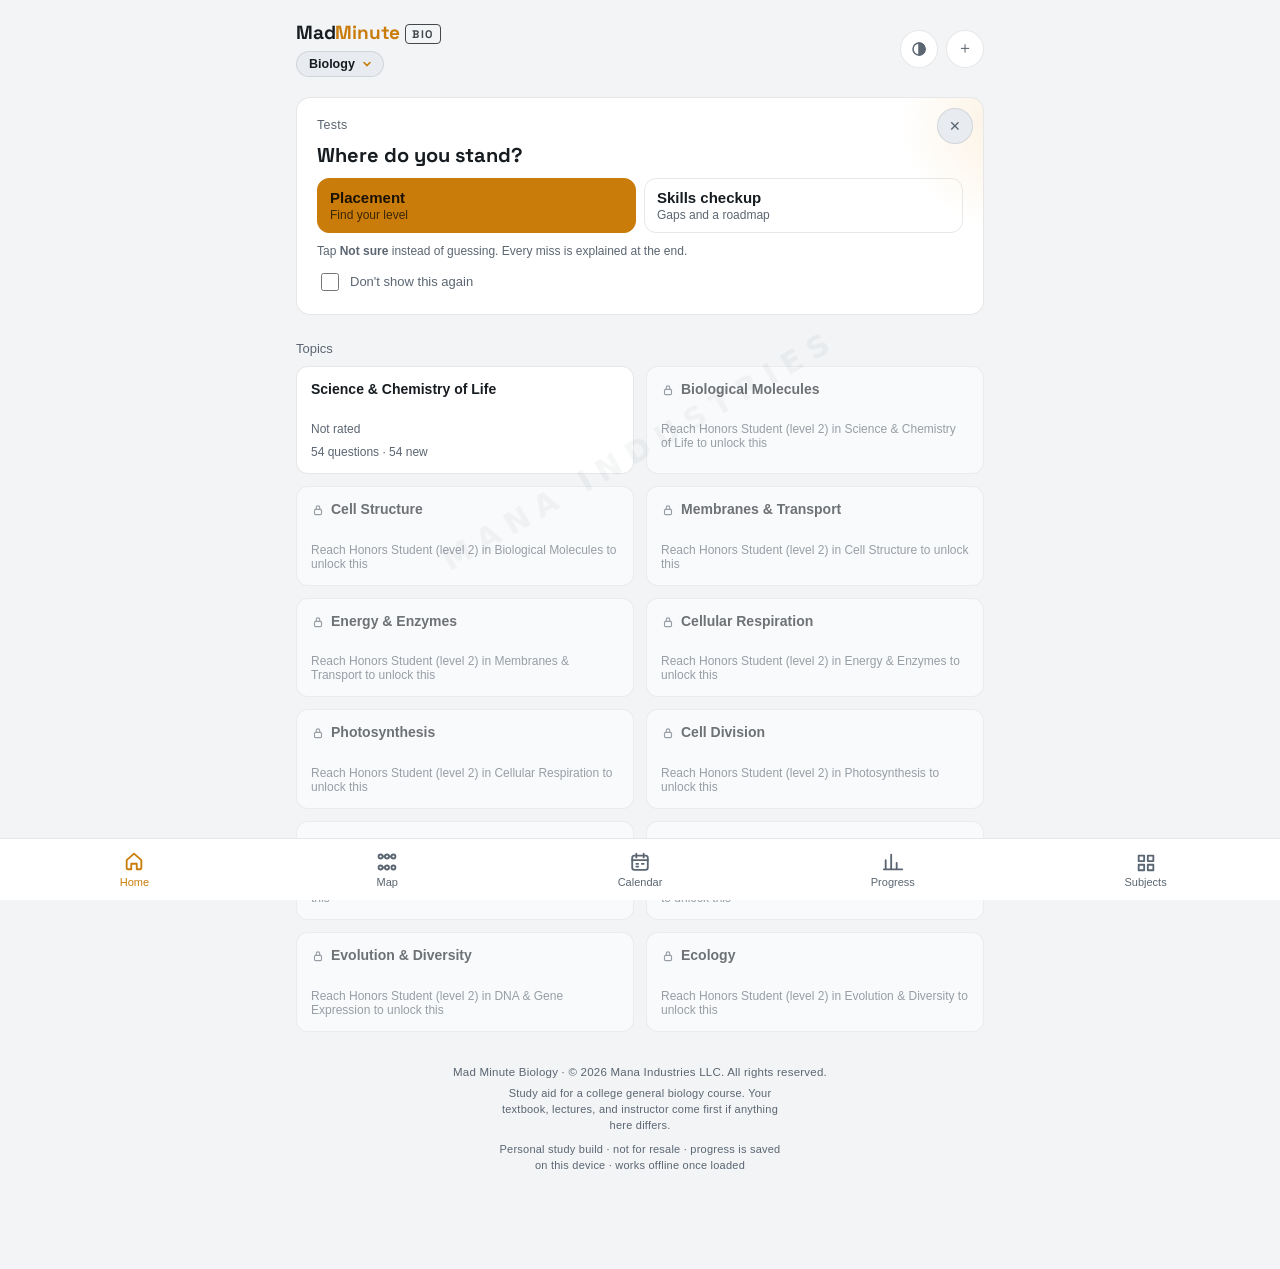
==== commit 7ed24049: "Add Calendar tab: weekly study-time high score, days studied, month view Co-Authored-By: Claude Opus" ====
--- a/biology/index.html
+++ b/biology/index.html
@@ -4054,7 +4054,10 @@
 <script src="../shared/mm-learn.js?v=1"></script>
 <!-- Compact home: Tests card, one-line path, Team overview in its tab -->
 <link rel="stylesheet" href="../shared/mm-home.css?v=3">
-<script src="../shared/mm-home.js?v=3"></script>
+<script src="../shared/mm-home.js?v=4"></script>
+<!-- Calendar tab: study time, weekly high score, month view -->
+<link rel="stylesheet" href="../shared/mm-goals.css?v=1">
+<script src="../shared/mm-goals.js?v=1"></script>
 <script>
 /* ===== Standalone demo layer =====
    Runs on top of the Mad Minute Engine so it works anywhere (GitHub Pages, a phone home screen),
--- a/shared/mm-goals.css
+++ b/shared/mm-goals.css
@@ -0,0 +1,37 @@
+/* Mad Minute Calendar + high scores (shared add-on, see mm-goals.js). Uses each app's color tokens. */
+.mmg .eyebrow { margin: 0; }
+.mmg-big { font-size: 15px; color: var(--text-dim); }
+.mmg-big b { font-size: 40px; line-height: 1; color: var(--text); margin-right: 4px; }
+.mmg-bar { height: 8px; background: var(--panel-2); border-radius: 4px; overflow: hidden; }
+.mmg-bar i { display: block; height: 100%; background: var(--amber); border-radius: 4px; transition: width .6s ease; }
+.mmg-sub { font-size: 12.5px; color: var(--text-dim); line-height: 1.4; }
+.mmg-sub b { color: var(--amber); }
+.mmg-new { color: var(--amber); font-weight: 700; }
+.mmg-dots { display: grid; grid-template-columns: repeat(7, 1fr); gap: 6px; }
+.mmg-dot { display: flex; flex-direction: column; align-items: center; gap: 4px; }
+.mmg-dot i { font-style: normal; font-size: 11px; color: var(--text-dim); }
+.mmg-dot b { width: 30px; height: 30px; border-radius: 50%; display: grid; place-items: center; font-size: 14px;
+  border: 1.5px solid var(--line); color: var(--bg); }
+.mmg-dot.on b { background: var(--amber); border-color: var(--amber); }
+.mmg-dot.today b { border-color: var(--amber); }
+.mmg-dot.later b { opacity: .4; }
+.mmg-two { display: grid; grid-template-columns: 1fr 1fr; gap: 10px; }
+.mmg-tile { padding: 12px 14px; gap: 2px; display: flex; flex-direction: column; }
+.mmg-num { font-size: 26px; font-weight: 700; line-height: 1.1; }
+.mmg-num small { font-size: 13px; font-weight: 500; color: var(--text-dim); }
+.mmg-hs { border-color: var(--amber); }
+.mmg-hs .eyebrow, .mmg-hs .mmg-num { color: var(--amber); }
+.mmg-cal { padding: 12px; display: flex; flex-direction: column; gap: 8px; }
+.mmg-mhead { display: flex; align-items: center; justify-content: space-between; }
+.mmg-mhead .icon-btn { width: 34px; height: 34px; font-size: 18px; }
+.mmg-mhead .icon-btn:disabled { opacity: .3; }
+.mmg-grid { display: grid; grid-template-columns: repeat(7, 1fr); gap: 4px; text-align: center; }
+.mmg-h { font-size: 11px; color: var(--text-dim); padding-bottom: 2px; }
+.mmg-c { display: flex; flex-direction: column; align-items: center; padding: 5px 0; border-radius: 8px; min-height: 40px; }
+.mmg-c em { font-style: normal; font-size: 13px; }
+.mmg-c small { font-size: 10px; color: var(--text-dim); }
+.mmg-c.on { background: var(--amber-dim, rgba(242,167,59,.18)); }
+.mmg-c.on em, .mmg-c.on small { color: var(--text); font-weight: 600; }
+.mmg-c.today { box-shadow: inset 0 0 0 1.5px var(--amber); }
+.mmg-c.later em { color: var(--text-dim); opacity: .5; }
+.mmg-goal { font-size: 12px; color: var(--text-dim); text-align: center; padding: 4px 0 8px; }
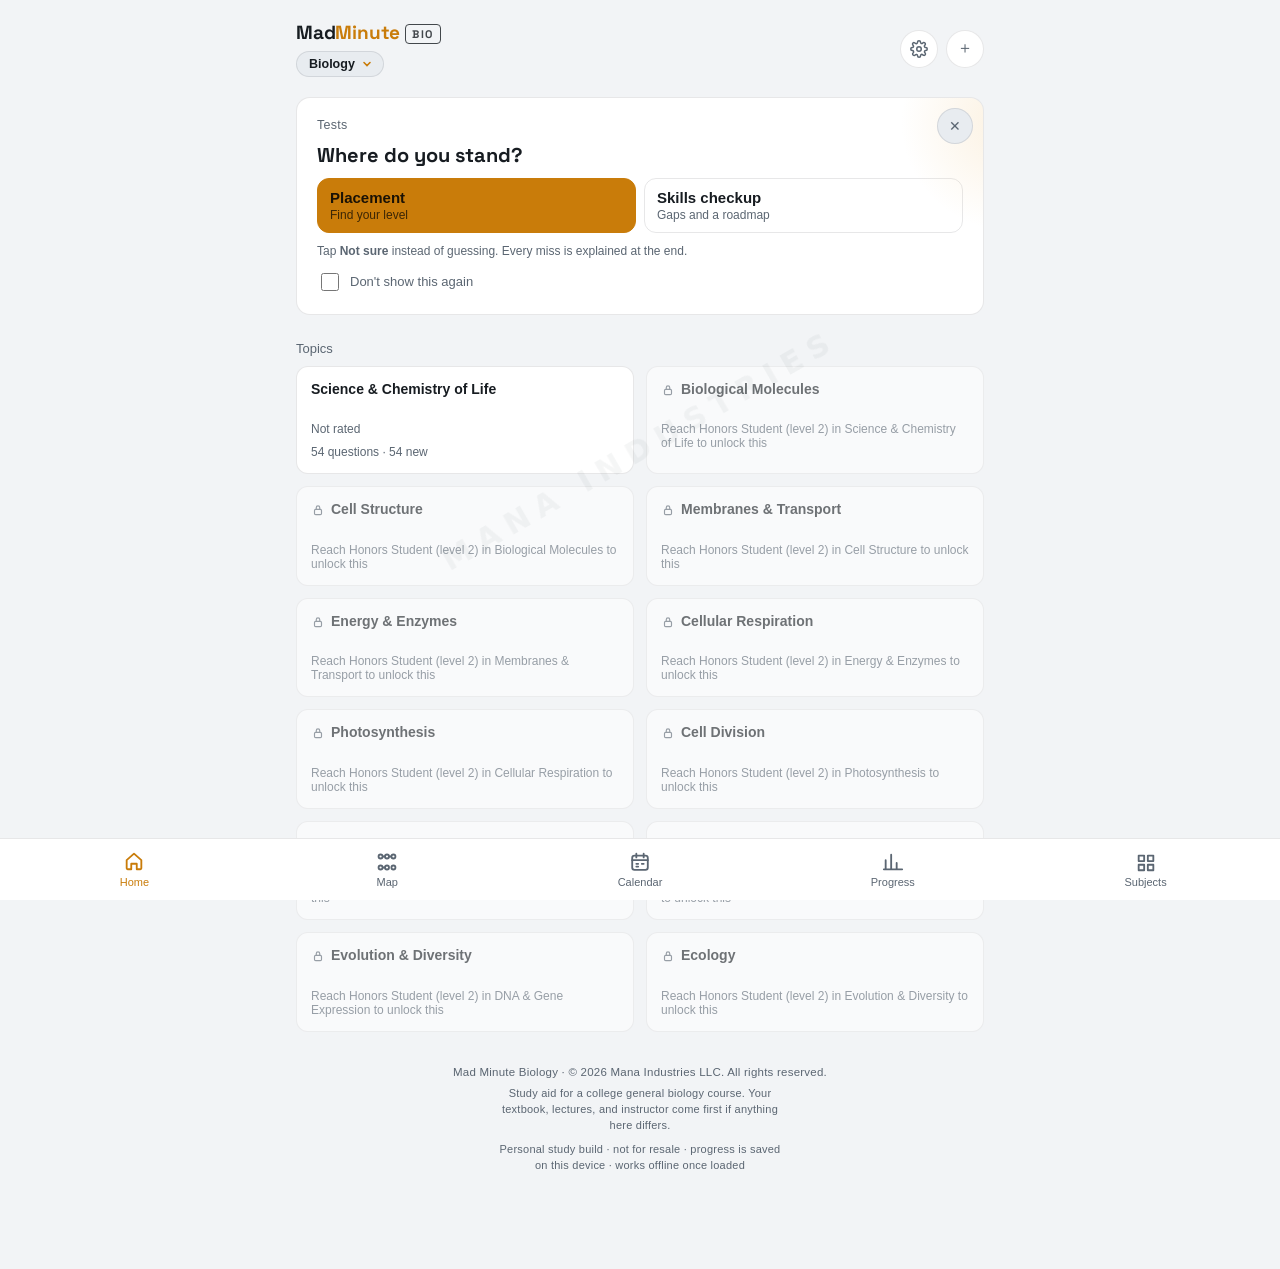
==== commit 99509d21: "Add Settings screen (profile, account, theme, practice, data); xp marks on calendar days Co-Authored" ====
--- a/biology/index.html
+++ b/biology/index.html
@@ -4054,10 +4054,13 @@
 <script src="../shared/mm-learn.js?v=1"></script>
 <!-- Compact home: Tests card, one-line path, Team overview in its tab -->
 <link rel="stylesheet" href="../shared/mm-home.css?v=3">
-<script src="../shared/mm-home.js?v=4"></script>
+<script src="../shared/mm-home.js?v=5"></script>
 <!-- Calendar tab: study time, weekly high score, month view -->
-<link rel="stylesheet" href="../shared/mm-goals.css?v=1">
-<script src="../shared/mm-goals.js?v=1"></script>
+<link rel="stylesheet" href="../shared/mm-goals.css?v=3">
+<script src="../shared/mm-goals.js?v=4"></script>
+<!-- Settings screen (gear at the top of home): profile, account, theme, practice -->
+<link rel="stylesheet" href="../shared/mm-settings.css?v=2">
+<script src="../shared/mm-settings.js?v=1"></script>
 <script>
 /* ===== Standalone demo layer =====
    Runs on top of the Mad Minute Engine so it works anywhere (GitHub Pages, a phone home screen),
--- a/shared/mm-goals.css
+++ b/shared/mm-goals.css
@@ -3,7 +3,7 @@
 .mmg-big { font-size: 15px; color: var(--text-dim); }
 .mmg-big b { font-size: 40px; line-height: 1; color: var(--text); margin-right: 4px; }
 .mmg-bar { height: 8px; background: var(--panel-2); border-radius: 4px; overflow: hidden; }
-.mmg-bar i { display: block; height: 100%; background: var(--amber); border-radius: 4px; transition: width .6s ease; }
+.mmg-bar i { display: block; height: 100%; background: linear-gradient(90deg, #f2a73b, #ff7a45); border-radius: 4px; transition: width .6s ease; }
 .mmg-sub { font-size: 12.5px; color: var(--text-dim); line-height: 1.4; }
 .mmg-sub b { color: var(--amber); }
 .mmg-new { color: var(--amber); font-weight: 700; }
@@ -19,8 +19,10 @@
 .mmg-tile { padding: 12px 14px; gap: 2px; display: flex; flex-direction: column; }
 .mmg-num { font-size: 26px; font-weight: 700; line-height: 1.1; }
 .mmg-num small { font-size: 13px; font-weight: 500; color: var(--text-dim); }
-.mmg-hs { border-color: var(--amber); }
-.mmg-hs .eyebrow, .mmg-hs .mmg-num { color: var(--amber); }
+.mmg-hs { background: #f2a73b; border-color: #f2a73b; }
+.mmg-hs .eyebrow, .mmg-hs .mmg-num, .mmg-hs .mmg-num small, .mmg-hs .mmg-sub { color: #1a1205; }
+.mmg-today { border-color: var(--teal); }
+.mmg-today .mmg-num { color: var(--teal); }
 .mmg-cal { padding: 12px; display: flex; flex-direction: column; gap: 8px; }
 .mmg-mhead { display: flex; align-items: center; justify-content: space-between; }
 .mmg-mhead .icon-btn { width: 34px; height: 34px; font-size: 18px; }
@@ -30,8 +32,14 @@
 .mmg-c { display: flex; flex-direction: column; align-items: center; padding: 5px 0; border-radius: 8px; min-height: 40px; }
 .mmg-c em { font-style: normal; font-size: 13px; }
 .mmg-c small { font-size: 10px; color: var(--text-dim); }
-.mmg-c.on { background: var(--amber-dim, rgba(242,167,59,.18)); }
-.mmg-c.on em, .mmg-c.on small { color: var(--text); font-weight: 600; }
-.mmg-c.today { box-shadow: inset 0 0 0 1.5px var(--amber); }
+/* vibrant: studied days glow amber, goal days are solid amber, the HI SCORE day is teal */
+.mmg-c.on { background: rgba(242,167,59,.38); }
+.mmg-c.on em, .mmg-c.on small { color: var(--text); font-weight: 700; }
+.mmg-c.goal { background: #f2a73b; }
+.mmg-c.goal em, .mmg-c.goal small { color: #1a1205; font-weight: 700; }
+.mmg-c.crown { background: #3fb8ae; }
+.mmg-c.crown em, .mmg-c.crown small { color: #062b28; font-weight: 700; }
+.mmg-c.today { box-shadow: 0 0 0 2px var(--teal); }
 .mmg-c.later em { color: var(--text-dim); opacity: .5; }
 .mmg-goal { font-size: 12px; color: var(--text-dim); text-align: center; padding: 4px 0 8px; }
+.mmg-c small i { font-style: normal; font-size: 8px; margin-left: 1px; opacity: .8; letter-spacing: .02em; }
--- a/shared/mm-settings.css
+++ b/shared/mm-settings.css
@@ -0,0 +1,26 @@
+/* Mad Minute Settings screen (shared add-on, see mm-settings.js). Uses each app's color tokens. */
+.mms-page { gap: 10px; }
+.mms-h { font-size: 12px; font-weight: 700; letter-spacing: .08em; text-transform: uppercase; color: var(--amber); margin-top: 10px; }
+.mms-profile { display: flex; align-items: center; gap: 14px; }
+.mms-avatar {
+  width: 56px; height: 56px; border-radius: 50%; flex: none; display: grid; place-items: center;
+  background: var(--amber); color: #1a1205; font-size: 20px; font-weight: 700;
+}
+.mms-pmain { flex: 1; min-width: 0; display: flex; flex-direction: column; gap: 4px; }
+.mms-label { font-size: 12px; color: var(--text-dim); }
+.mms-pmain input {
+  width: 100%; font: inherit; font-size: 16px; color: var(--text); background: var(--panel-2);
+  border: 1px solid var(--line); border-radius: 10px; padding: 9px 11px;
+}
+.mms-pmain input:focus { outline: 2px solid var(--amber); outline-offset: 1px; }
+.mms-rank { font-size: 12.5px; color: var(--teal); }
+.mms-link { display: flex; justify-content: space-between; align-items: center; cursor: pointer; color: var(--text); font: inherit; text-align: left; padding-top: 14px; padding-bottom: 14px; }
+.mms-link span:last-child { color: var(--text-dim); font-size: 18px; }
+.mms-acct { display: flex; flex-direction: column; gap: 6px; }
+.mms-row { display: flex; justify-content: space-between; align-items: center; gap: 10px; }
+.mms-pill { font-size: 11px; font-weight: 600; color: var(--text-dim); border: 1px solid var(--line); border-radius: 999px; padding: 3px 9px; }
+.mms-note { font-size: 12.5px; color: var(--text-dim); line-height: 1.45; }
+.mms-practice .field-label { margin-top: 0; }
+.mms-retake .btn { width: 100%; }
+#mmsData .btn { width: 100%; }
+#mmsTheme { grid-template-columns: repeat(3, 1fr); display: grid; }
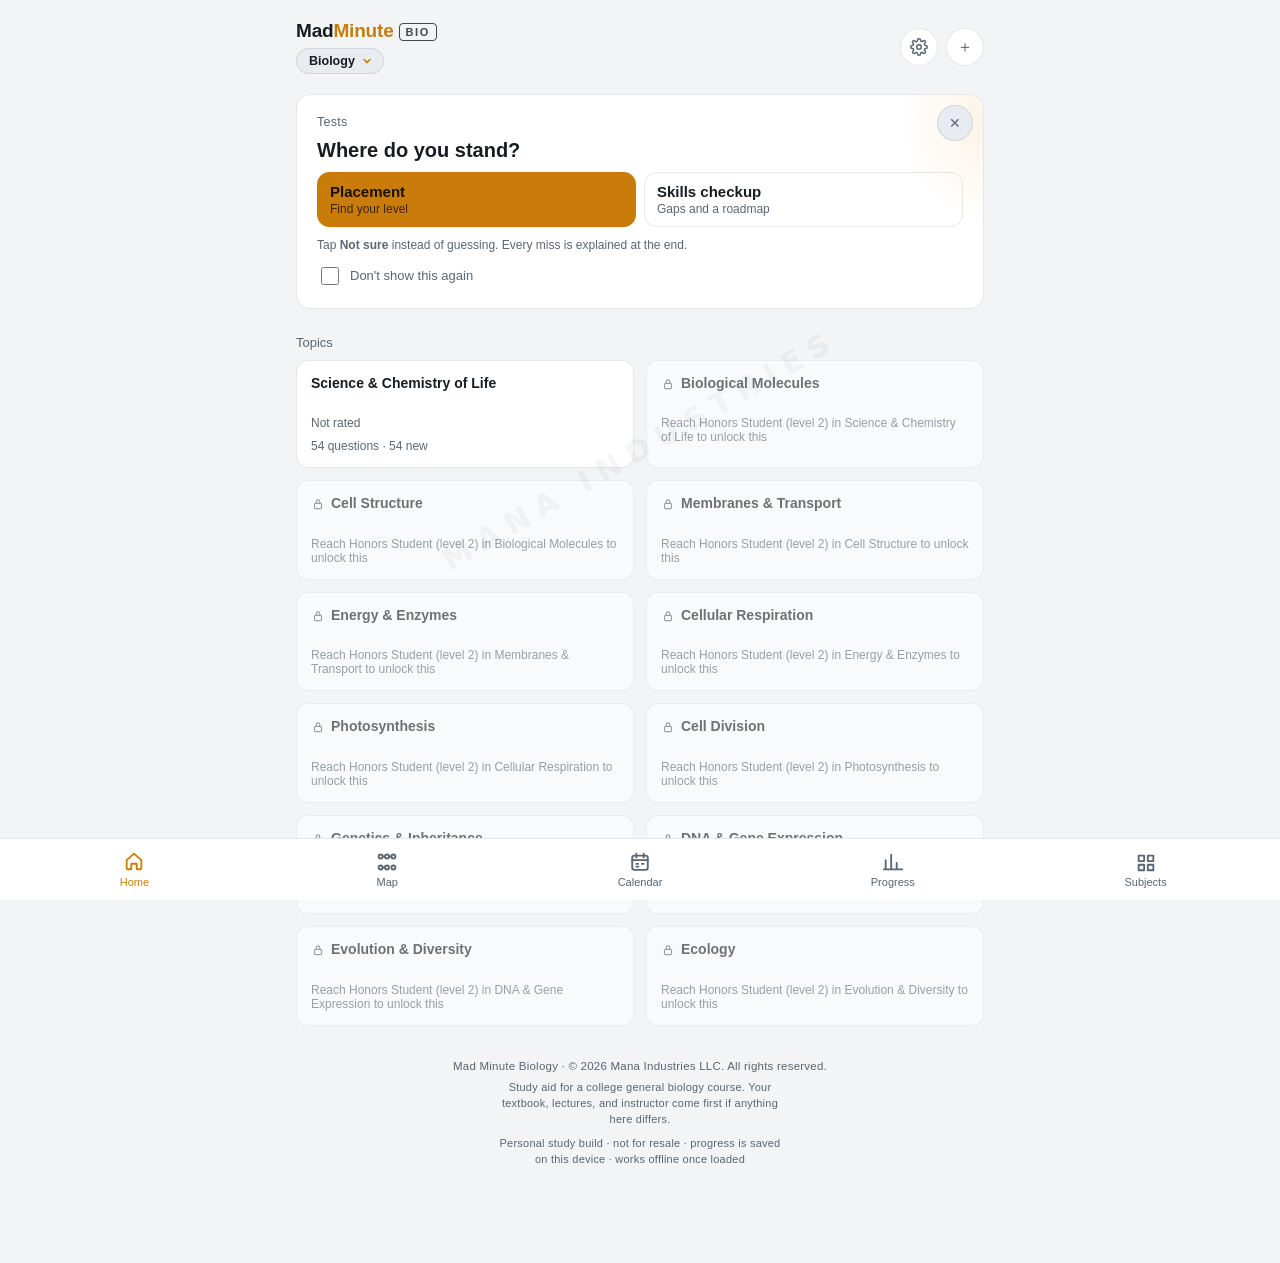
==== commit c4b43c30: "Security cleanup (S0): add Content Security Policy to every app, copyright line on quiz screens Co-A" ====
--- a/biology/index.html
+++ b/biology/index.html
@@ -1,4 +1,4 @@
-<!doctype html><html><head><meta charset="utf-8"><meta name=viewport content="width=device-width,initial-scale=1,viewport-fit=cover"><style>:root{color-scheme:light;box-sizing:border-box;padding-top:env(safe-area-inset-top,0px);padding-bottom:env(safe-area-inset-bottom,0px)}html{scroll-padding-top:env(safe-area-inset-top,0px)}body{margin:0;padding:0;font:14px -apple-system,BlinkMacSystemFont,sans-serif;background:#faf9f5;color:#141413}img{max-width:100%}[hidden]:not([hidden=until-found i]){display:none!important}</style><title>Mad Minute Biology</title>
+<!doctype html><html><head><meta charset="utf-8"><meta http-equiv="Content-Security-Policy" content="default-src 'self'; script-src 'self' 'unsafe-inline'; style-src 'self' 'unsafe-inline' https://fonts.googleapis.com; font-src 'self' https://fonts.gstatic.com data:; img-src 'self' data: blob:; connect-src 'self'; worker-src 'self'; manifest-src 'self'; object-src 'none'; base-uri 'self'; form-action 'self'"><meta name=viewport content="width=device-width,initial-scale=1,viewport-fit=cover"><style>:root{color-scheme:light;box-sizing:border-box;padding-top:env(safe-area-inset-top,0px);padding-bottom:env(safe-area-inset-bottom,0px)}html{scroll-padding-top:env(safe-area-inset-top,0px)}body{margin:0;padding:0;font:14px -apple-system,BlinkMacSystemFont,sans-serif;background:#faf9f5;color:#141413}img{max-width:100%}[hidden]:not([hidden=until-found i]){display:none!important}</style><title>Mad Minute Biology</title>
 <meta name="apple-mobile-web-app-title" content="MM Bio">
 <meta name="theme-color" content="#12161b">
 <meta name="description" content="Mad Minute Biology: one-minute drills for college general biology. A Mana Industries product.">
@@ -88,6 +88,7 @@
   .subject-chip span { overflow: hidden; text-overflow: ellipsis; white-space: nowrap; }
   .subject-chip svg { width: 12px; height: 12px; flex-shrink: 0; color: var(--amber); }
   .disclaim { margin: 8px auto 0; max-width: 46ch; line-height: 1.45; font-size: 11px; }
+  .quiz-mark { margin-top: 18px !important; opacity: .7; }
   .maker { margin-top: 34px; text-align: center; font-size: 11.5px; color: var(--text-dim); letter-spacing: 0.02em; }
   .pack { display: flex; align-items: stretch; gap: 8px; }
   .pack-main {
@@ -908,6 +909,7 @@
       <button class="btn btn-teal" id="nextBtn" onclick="nextQuestion()" hidden>Next</button>
       <button class="btn btn-ghost" id="endBtn" onclick="endQuiz()">End early</button>
     </div>
+    <div class="maker quiz-mark">© 2026 Mana Industries LLC · not for resale</div>
   </div>
   <div class="sheet-back" id="flagSheet" hidden>
     <div class="sheet" role="dialog" aria-labelledby="flagTitle">
@@ -4054,13 +4056,13 @@
 <script src="../shared/mm-learn.js?v=1"></script>
 <!-- Compact home: Tests card, one-line path, Team overview in its tab -->
 <link rel="stylesheet" href="../shared/mm-home.css?v=3">
-<script src="../shared/mm-home.js?v=5"></script>
+<script src="../shared/mm-home.js?v=6"></script>
 <!-- Calendar tab: study time, weekly high score, month view -->
 <link rel="stylesheet" href="../shared/mm-goals.css?v=3">
 <script src="../shared/mm-goals.js?v=4"></script>
 <!-- Settings screen (gear at the top of home): profile, account, theme, practice -->
-<link rel="stylesheet" href="../shared/mm-settings.css?v=2">
-<script src="../shared/mm-settings.js?v=1"></script>
+<link rel="stylesheet" href="../shared/mm-settings.css?v=3">
+<script src="../shared/mm-settings.js?v=2"></script>
 <script>
 /* ===== Standalone demo layer =====
    Runs on top of the Mad Minute Engine so it works anywhere (GitHub Pages, a phone home screen),
--- a/shared/mm-settings.css
+++ b/shared/mm-settings.css
@@ -24,3 +24,4 @@
 .mms-retake .btn { width: 100%; }
 #mmsData .btn { width: 100%; }
 #mmsTheme { grid-template-columns: repeat(3, 1fr); display: grid; }
+.mms-signin { width: 100%; opacity: .75; }
